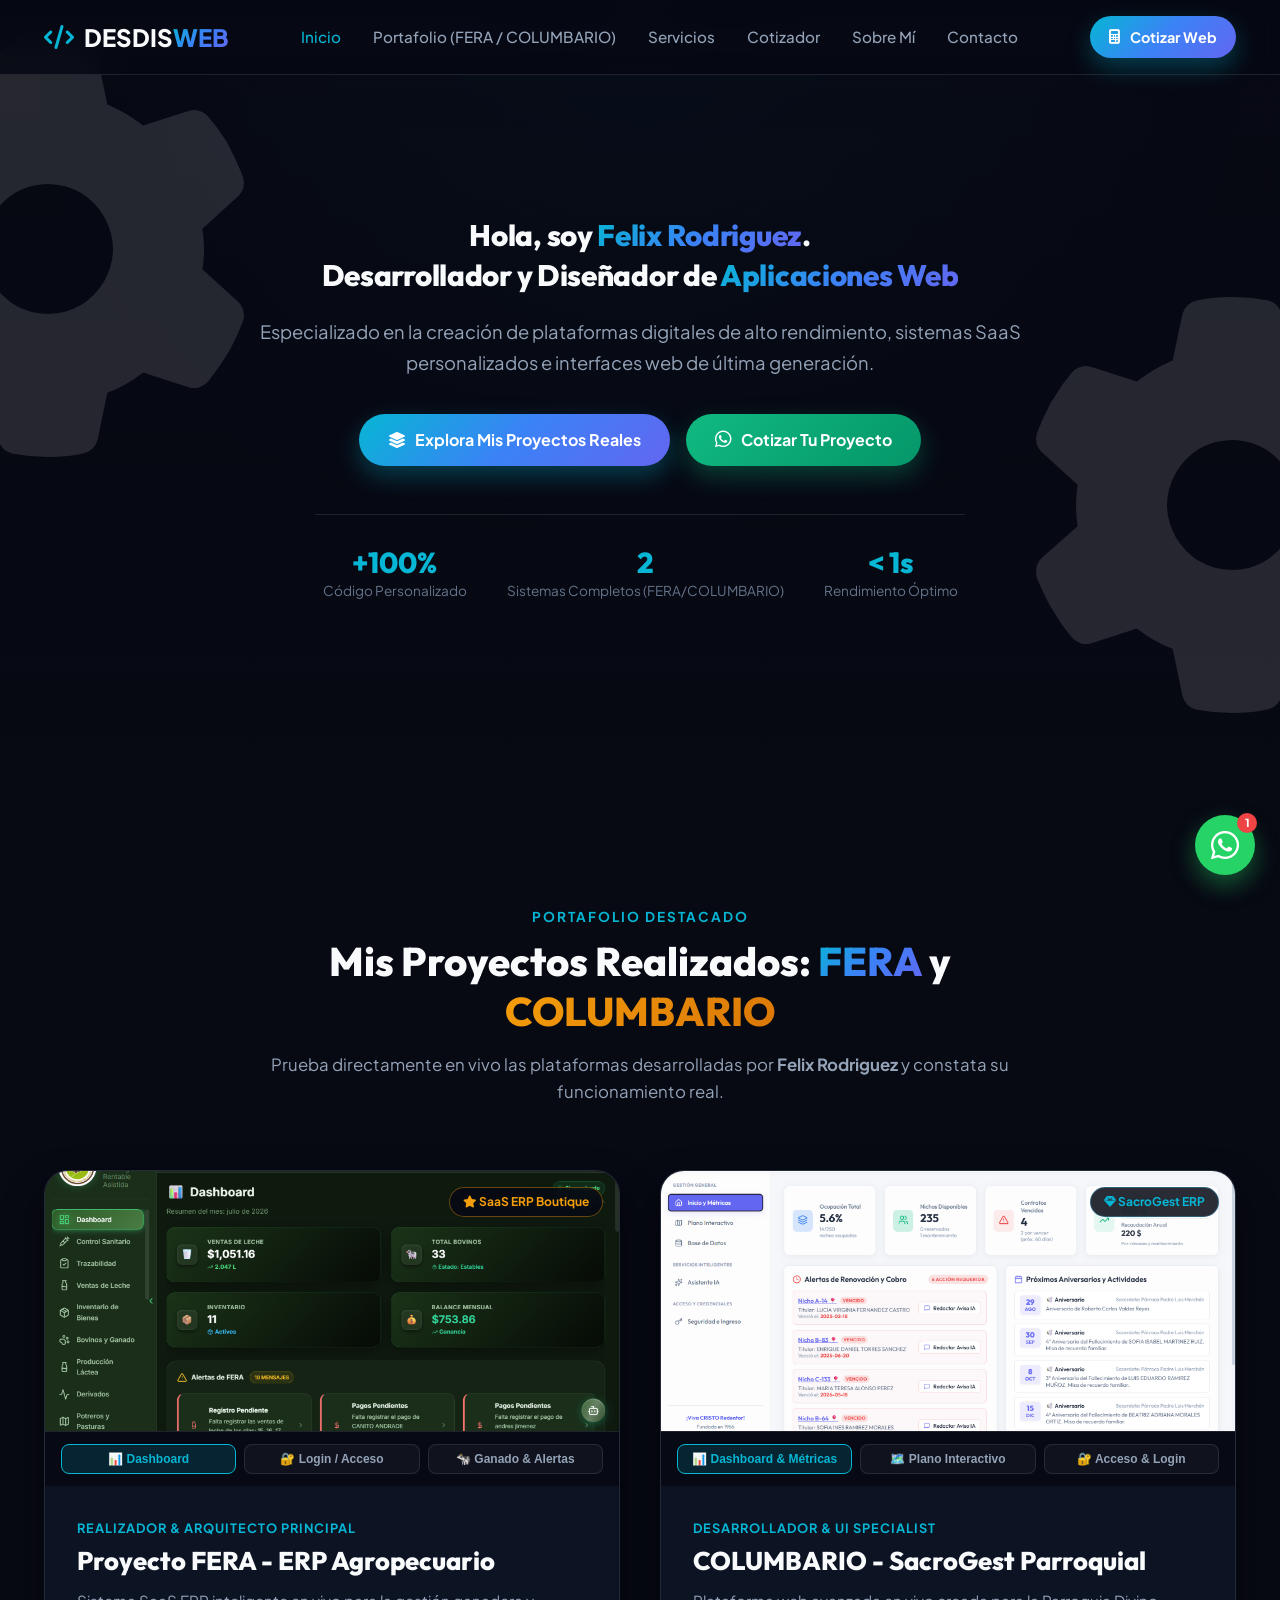
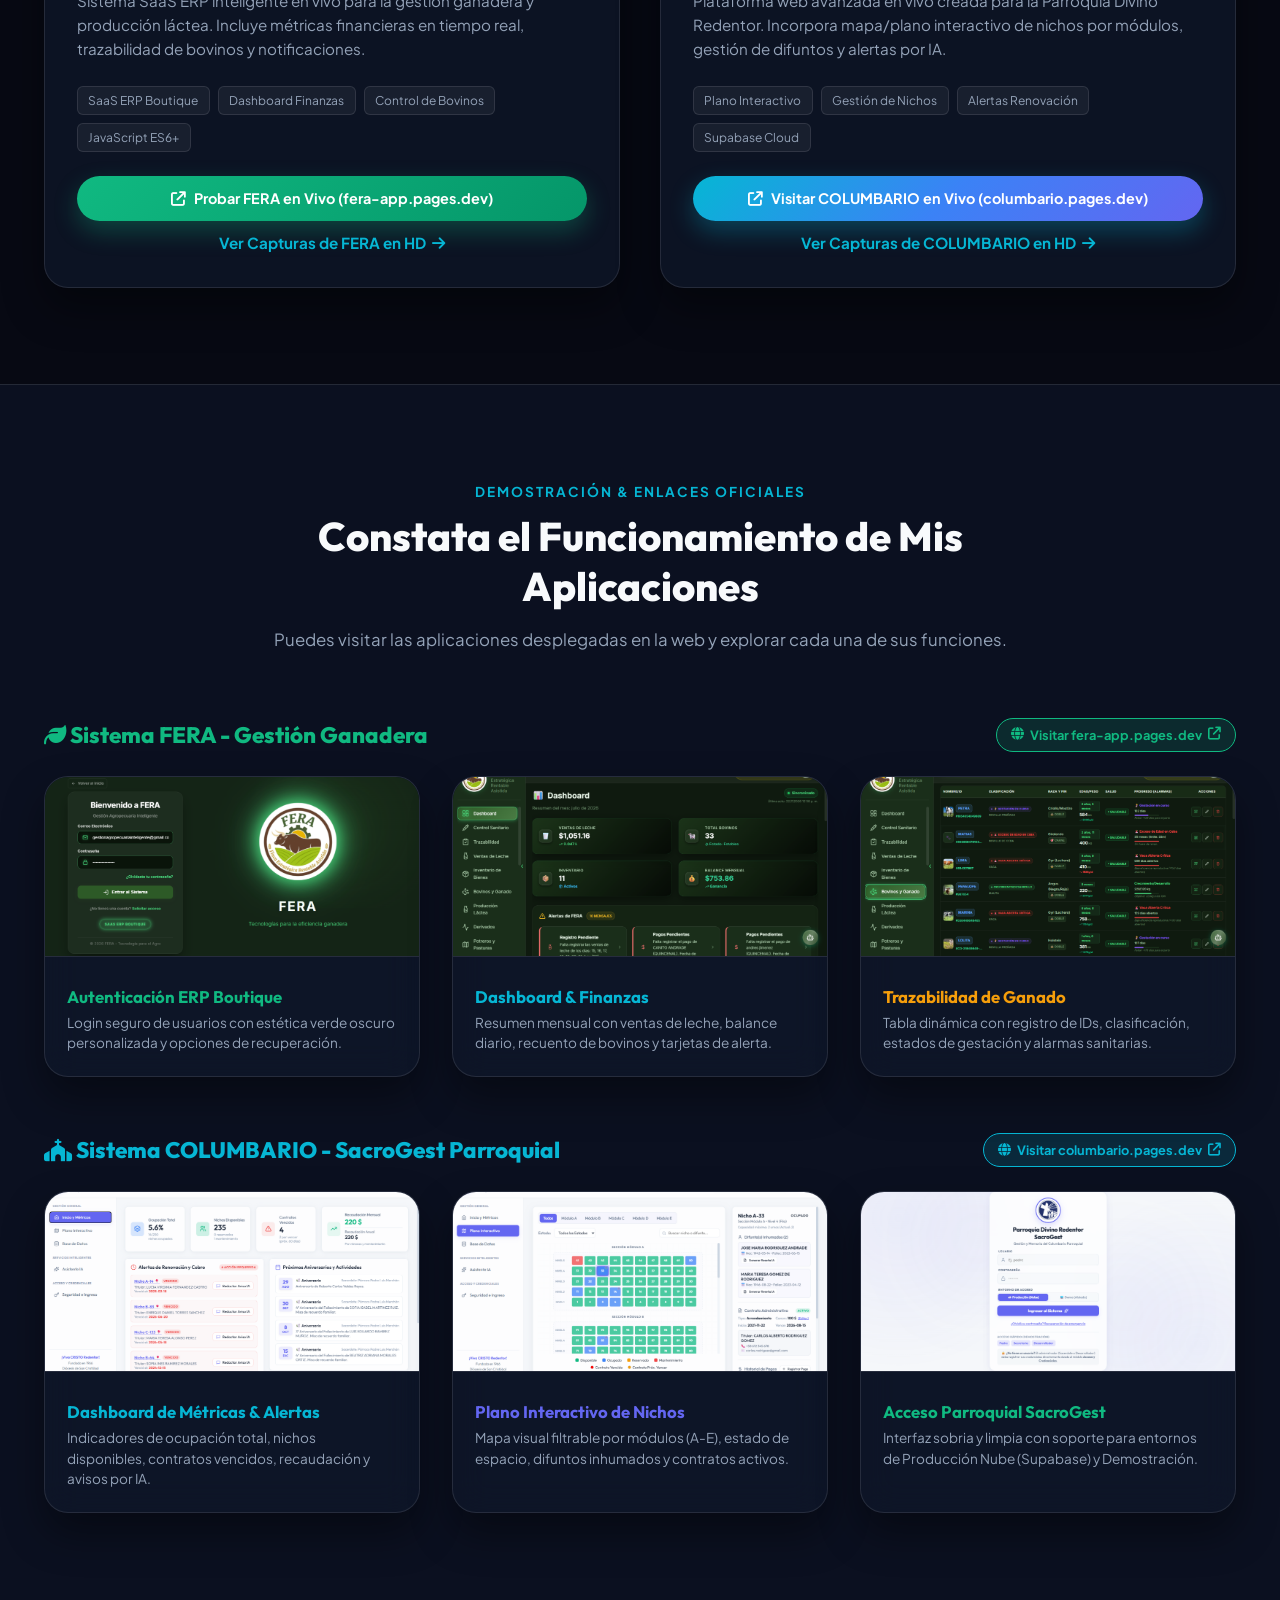
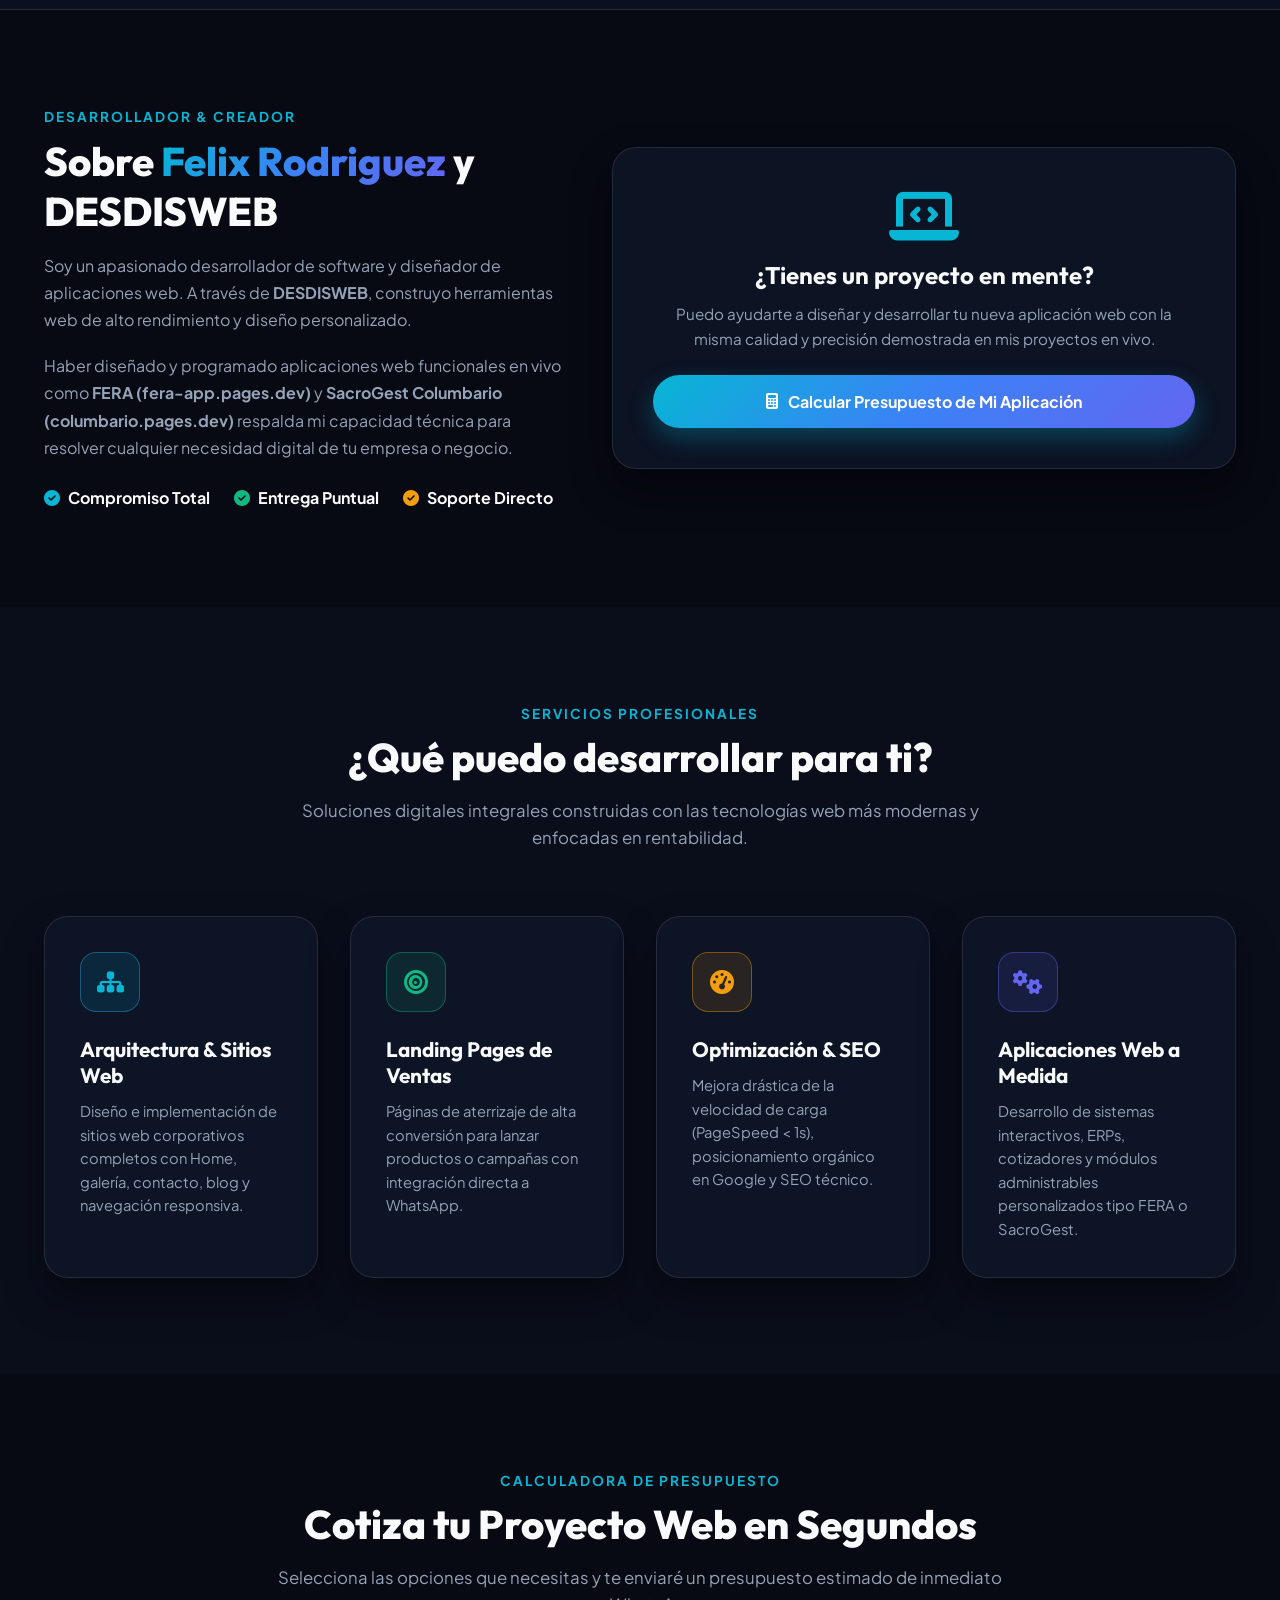
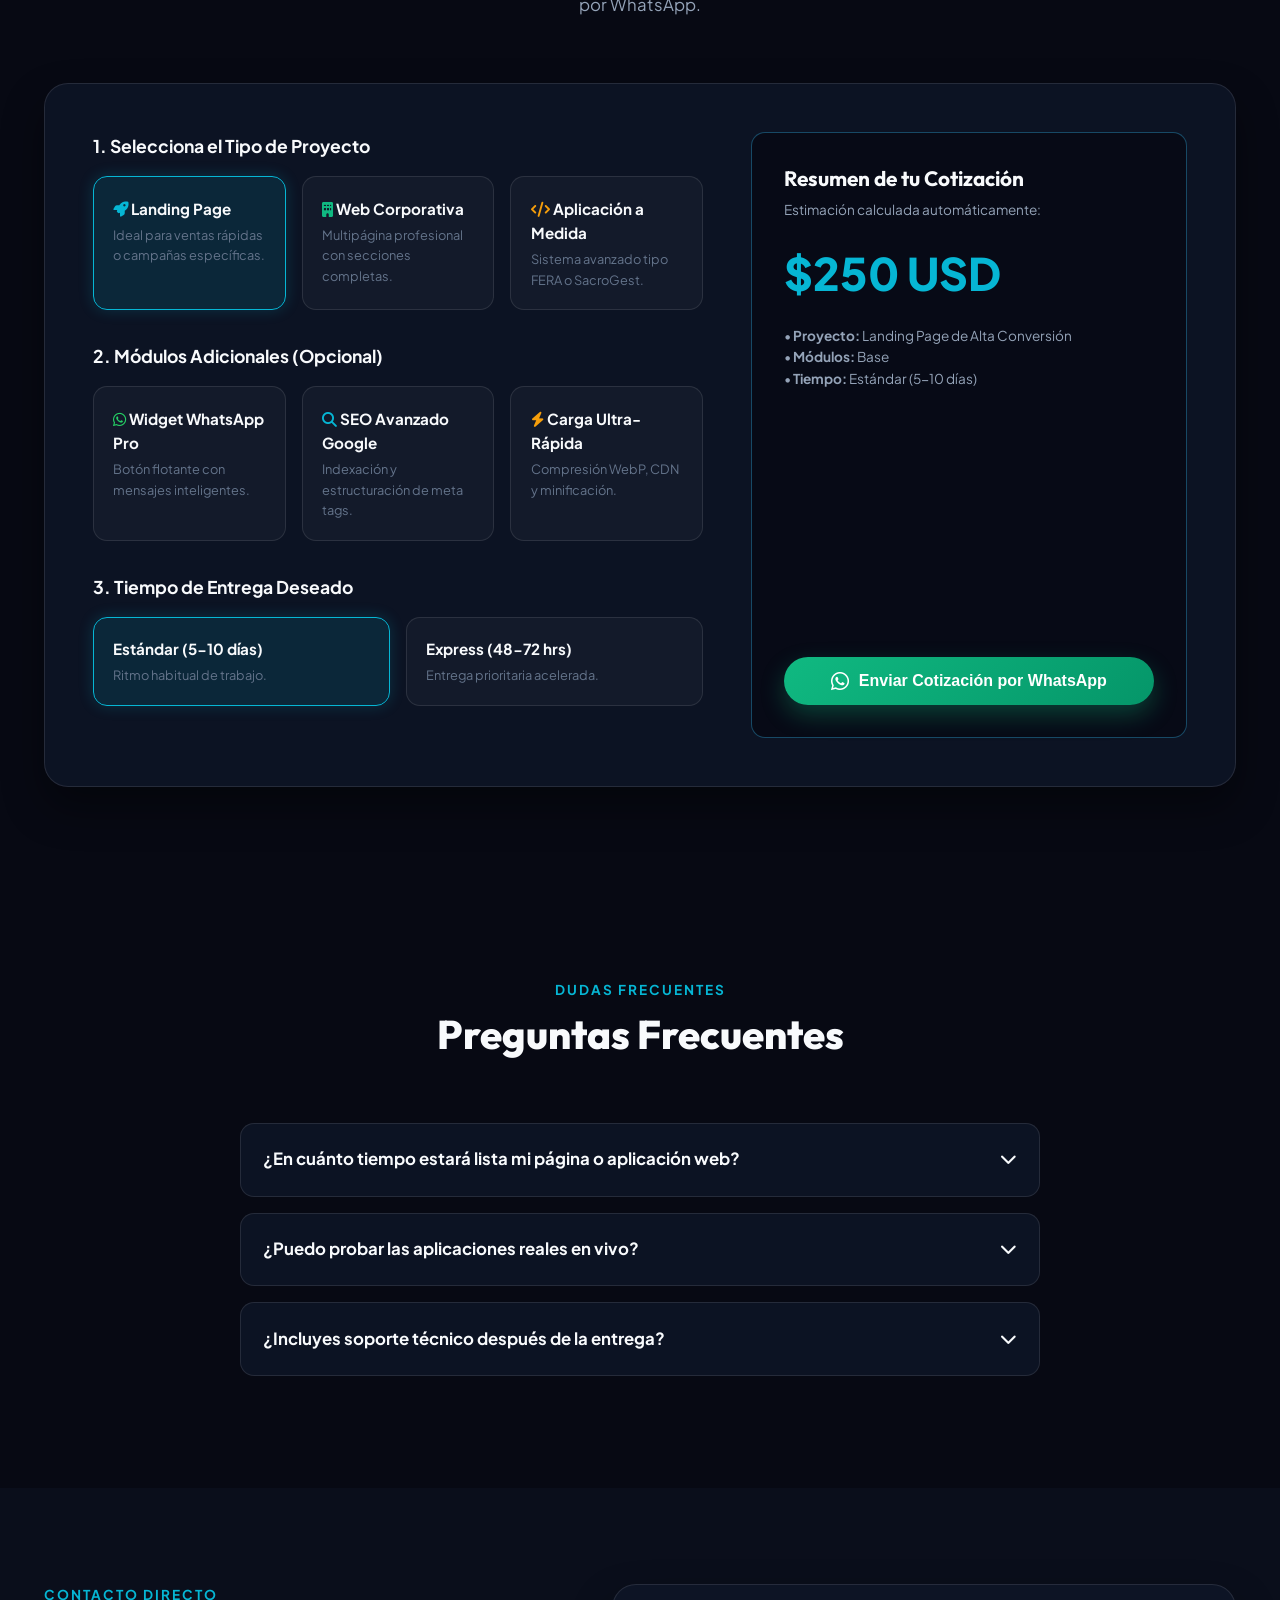
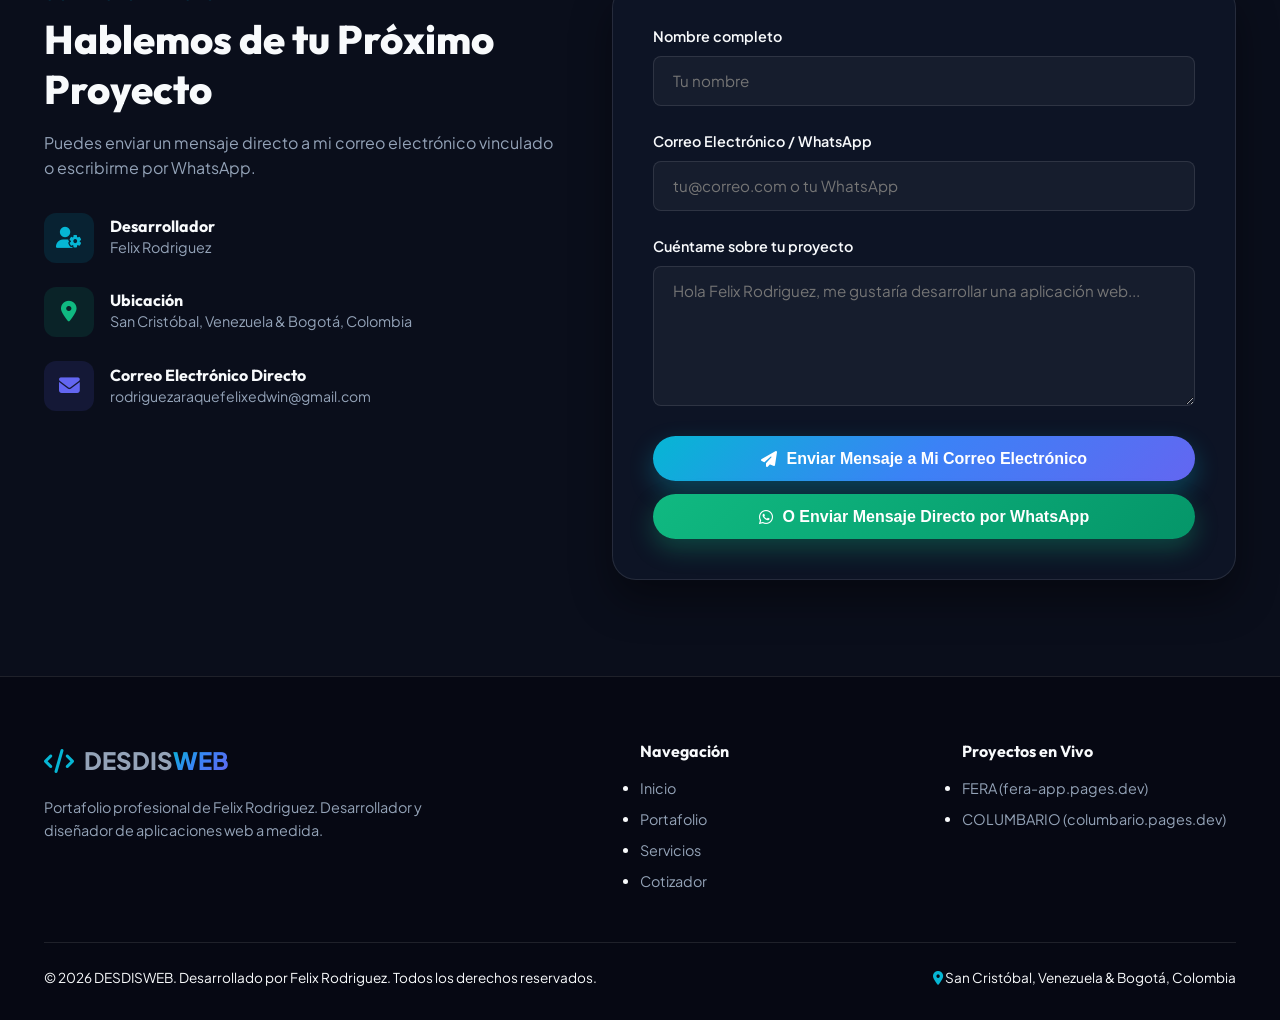
==== index.html @ 10c48494 "Configurar FormSubmit con dirección de correo directa: rodriguezaraquefelixedwin@gmail.com" ====
<!DOCTYPE html>
<html lang="es">
<head>
  <meta charset="UTF-8">
  <meta name="viewport" content="width=device-width, initial-scale=1.0">
  <title>Felix Rodriguez | Desarrollador y Diseñador de Aplicaciones Web | DESDISWEB</title>
  <meta name="description" content="Portafolio profesional de Felix Rodriguez. Desarrollador y diseñador de aplicaciones web, plataformas SaaS ERP y sistemas a medida como FERA (fera-app.pages.dev) y SacroGest Columbario (columbario.pages.dev).">
  <meta name="keywords" content="Felix Rodriguez, DESDISWEB, FERA, SacroGest, Columbario, Desarrollador Web, San Cristobal, Venezuela, Bogota, Colombia, Frontend, Backend, UI/UX">

  <!-- Open Graph / Meta Social -->
  <meta property="og:title" content="Felix Rodriguez | Desarrollador y Diseñador de Aplicaciones Web">
  <meta property="og:description" content="Descubre el portafolio de Felix Rodriguez. Desarrollador de aplicaciones web y plataformas complejas como FERA y SacroGest Columbario. Cotiza tu proyecto.">
  <meta property="og:type" content="website">

  <!-- Preconnect Fonts -->
  <link rel="preconnect" href="https://fonts.googleapis.com">
  <link rel="preconnect" href="https://fonts.gstatic.com" crossorigin>

  <!-- CSS Dependencies -->
  <link rel="stylesheet" href="css/normalize.css">
  <link rel="stylesheet" href="https://cdnjs.cloudflare.com/ajax/libs/font-awesome/6.6.0/css/all.min.css">
  <link rel="stylesheet" href="css/styles.css">

  <style>
    /* Estilos para galerías interactivas de FERA y COLUMBARIO */
    .gallery-selector {
      display: flex;
      gap: 0.5rem;
      padding: 0.75rem 1rem;
      background: rgba(7, 9, 19, 0.9);
      border-top: 1px solid var(--border-color);
      overflow-x: auto;
    }
    .thumb-btn {
      flex: 1;
      min-width: 100px;
      padding: 0.45rem 0.6rem;
      border-radius: var(--radius-sm);
      border: 1px solid var(--border-color);
      background: rgba(255, 255, 255, 0.04);
      color: var(--text-muted);
      font-size: 0.75rem;
      font-weight: 600;
      cursor: pointer;
      text-align: center;
      transition: all var(--transition-fast);
      white-space: nowrap;
    }
    .thumb-btn:hover, .thumb-btn.active-thumb {
      background: rgba(6, 182, 212, 0.15);
      border-color: var(--accent-cyan);
      color: var(--accent-cyan);
    }
    .modal-gallery-bar {
      display: flex;
      gap: 0.75rem;
      margin-bottom: 1.5rem;
      overflow-x: auto;
    }
    .modal-thumb-btn {
      display: flex;
      align-items: center;
      gap: 0.5rem;
      padding: 0.4rem 0.8rem;
      border-radius: var(--radius-sm);
      border: 1px solid var(--border-color);
      background: rgba(255,255,255,0.05);
      cursor: pointer;
      font-size: 0.8rem;
      color: var(--text-muted);
      transition: all var(--transition-fast);
    }
    .modal-thumb-btn img {
      width: 32px;
      height: 24px;
      object-fit: cover;
      border-radius: 4px;
    }
    .modal-thumb-btn:hover, .modal-thumb-btn.active {
      border-color: var(--accent-cyan);
      background: rgba(6, 182, 212, 0.15);
      color: var(--text-main);
    }
    .live-link-badge {
      display: inline-flex;
      align-items: center;
      gap: 0.4rem;
      padding: 0.35rem 0.85rem;
      border-radius: 50px;
      font-size: 0.8rem;
      font-weight: 700;
      text-decoration: none;
      transition: all var(--transition-fast);
    }
    .live-link-badge:hover {
      transform: translateY(-2px);
    }
  </style>
</head>
<body>

  <!-- ==================== HEADER / NAVBAR ==================== -->
  <header class="navbar-header">
    <div class="container navbar-container">
      <a href="index.html" class="brand-logo">
        <i class="fa-solid fa-code"></i>
        <span>DESDIS<span class="gradient-text">WEB</span></span>
      </a>

      <nav class="nav-links" id="nav-links">
        <a href="#inicio" class="nav-link active">Inicio</a>
        <a href="#proyectos" class="nav-link">Portafolio (FERA / COLUMBARIO)</a>
        <a href="#servicios" class="nav-link">Servicios</a>
        <a href="#cotizador" class="nav-link">Cotizador</a>
        <a href="#quien-soy" class="nav-link">Sobre Mí</a>
        <a href="#contacto" class="nav-link">Contacto</a>
      </nav>

      <div style="display: flex; align-items: center; gap: 1rem;">
        <a href="#cotizador" class="btn btn-primary" style="padding: 0.6rem 1.2rem; font-size: 0.9rem;">
          <i class="fa-solid fa-calculator"></i> Cotizar Web
        </a>
        <button class="mobile-toggle" id="mobile-toggle" aria-label="Abrir menú">
          <i class="fa-solid fa-bars"></i>
        </button>
      </div>
    </div>
  </header>

  <!-- ==================== HERO SECTION WITH PORTADA BG, ANIMATED COGS & WAVES ==================== -->
  <section class="hero-section" id="inicio">
    <div class="hero-overlay"></div>

    <i class="fas fa-cog nut1"></i>
    <i class="fas fa-cog nut2"></i>

    <div class="container hero-container">
      <div class="hero-content-wide">
        <h1 class="hero-title">
          Hola, soy <span class="gradient-text">Felix Rodriguez</span>.<br>
          Desarrollador y Diseñador de <span class="gradient-text">Aplicaciones Web</span>
        </h1>

        <p class="hero-description" style="max-width: 780px; margin: 0 auto 2.2rem auto;">
          Especializado en la creación de plataformas digitales de alto rendimiento, sistemas SaaS personalizados e interfaces web de última generación.
        </p>

        <div class="hero-ctas" style="justify-content: center; margin-bottom: 3rem;">
          <a href="#proyectos" class="btn btn-primary">
            <i class="fa-solid fa-layer-group"></i> Explora Mis Proyectos Reales
          </a>
          <a href="#cotizador" class="btn btn-whatsapp">
            <i class="fa-brands fa-whatsapp" style="font-size:1.2rem;"></i> Cotizar Tu Proyecto
          </a>
        </div>

        <div class="hero-stats" style="justify-content: center; max-width: 650px; margin: 0 auto;">
          <div class="stat-item">
            <h4>+100%</h4>
            <p>Código Personalizado</p>
          </div>
          <div class="stat-item">
            <h4>2</h4>
            <p>Sistemas Completos (FERA/COLUMBARIO)</p>
          </div>
          <div class="stat-item">
            <h4>&lt; 1s</h4>
            <p>Rendimiento Óptimo</p>
          </div>
        </div>
      </div>
    </div>

    <div class="wave-container">
      <div class="wave wave1"></div>
      <div class="wave wave2"></div>
      <div class="wave wave3"></div>
    </div>
  </section>

  <!-- ==================== PORTFOLIO SECTION (FERA & COLUMBARIO WITH LIVE LINKS & SCREENSHOTS) ==================== -->
  <section class="section-padding" id="proyectos">
    <div class="container">
      <div class="section-title-wrapper">
        <span class="section-tag">Portafolio Destacado</span>
        <h2 class="section-title">Mis Proyectos Realizados: <span class="gradient-text">FERA</span> y <span class="gradient-gold">COLUMBARIO</span></h2>
        <p class="section-subtitle">
          Prueba directamente en vivo las plataformas desarrolladas por <strong>Felix Rodriguez</strong> y constata su funcionamiento real.
        </p>
      </div>

      <div class="projects-grid">

        <!-- Proyecto FERA Card con Enlace Directo en Vivo -->
        <article class="glass-card project-card">
          <div class="project-thumb-container" style="height: 260px;">
            <img src="img/fera-dashboard.png" id="fera-main-img" alt="Pantalla real de Dashboard FERA desarrollado por Felix Rodriguez" class="project-thumb" style="transition: opacity 0.2s ease;">
            <span class="project-badge"><i class="fa-solid fa-star"></i> SaaS ERP Boutique</span>
          </div>

          <!-- Selector de Pantallas Reales FERA -->
          <div class="gallery-selector">
            <button class="thumb-btn active-thumb" data-fera-img="img/fera-dashboard.png">
              📊 Dashboard
            </button>
            <button class="thumb-btn" data-fera-img="img/fera-login.png">
              🔐 Login / Acceso
            </button>
            <button class="thumb-btn" data-fera-img="img/fera-bovinos.png">
              🐄 Ganado & Alertas
            </button>
          </div>

          <div class="project-content">
            <span class="project-role">Realizador & Arquitecto Principal</span>
            <h3 class="project-title">Proyecto FERA - ERP Agropecuario</h3>
            <p class="project-description">
              Sistema SaaS ERP inteligente en vivo para la gestión ganadera y producción láctea. Incluye métricas financieras en tiempo real, trazabilidad de bovinos y notificaciones.
            </p>
            <div class="project-tags">
              <span class="tech-tag">SaaS ERP Boutique</span>
              <span class="tech-tag">Dashboard Finanzas</span>
              <span class="tech-tag">Control de Bovinos</span>
              <span class="tech-tag">JavaScript ES6+</span>
            </div>

            <!-- Botones de Acción: Visitar Web en Vivo + Detalle -->
            <div style="display:flex; flex-direction:column; gap:0.6rem; margin-top: auto;">
              <a href="https://fera-app.pages.dev" target="_blank" rel="noopener noreferrer" class="btn btn-whatsapp" style="padding: 0.7rem 1.2rem; font-size: 0.9rem; width: 100%;">
                <i class="fa-solid fa-arrow-up-right-from-square"></i> Probar FERA en Vivo (fera-app.pages.dev)
              </a>
              <a href="#" class="project-link" data-project-trigger="fera" style="justify-content: center;">
                Ver Capturas de FERA en HD <i class="fa-solid fa-arrow-right"></i>
              </a>
            </div>
          </div>
        </article>

        <!-- Proyecto COLUMBARIO (SacroGest) Card con Enlace Directo en Vivo -->
        <article class="glass-card project-card">
          <div class="project-thumb-container" style="height: 260px;">
            <img src="img/columbario-dashboard.png" id="columbario-main-img" alt="Pantalla real de SacroGest Columbario desarrollado por Felix Rodriguez" class="project-thumb" style="transition: opacity 0.2s ease;">
            <span class="project-badge" style="color:var(--accent-cyan); border-color:var(--border-glow);"><i class="fa-solid fa-gem"></i> SacroGest ERP</span>
          </div>

          <!-- Selector de Pantallas Reales COLUMBARIO -->
          <div class="gallery-selector">
            <button class="thumb-btn active-thumb" data-columbario-img="img/columbario-dashboard.png">
              📊 Dashboard & Métricas
            </button>
            <button class="thumb-btn" data-columbario-img="img/columbario-plano.png">
              🗺️ Plano Interactivo
            </button>
            <button class="thumb-btn" data-columbario-img="img/columbario-login.png">
              🔐 Acceso & Login
            </button>
          </div>

          <div class="project-content">
            <span class="project-role">Desarrollador & UI Specialist</span>
            <h3 class="project-title">COLUMBARIO - SacroGest Parroquial</h3>
            <p class="project-description">
              Plataforma web avanzada en vivo creada para la Parroquia Divino Redentor. Incorpora mapa/plano interactivo de nichos por módulos, gestión de difuntos y alertas por IA.
            </p>
            <div class="project-tags">
              <span class="tech-tag">Plano Interactivo</span>
              <span class="tech-tag">Gestión de Nichos</span>
              <span class="tech-tag">Alertas Renovación</span>
              <span class="tech-tag">Supabase Cloud</span>
            </div>

            <!-- Botones de Acción: Visitar Web en Vivo + Detalle -->
            <div style="display:flex; flex-direction:column; gap:0.6rem; margin-top: auto;">
              <a href="https://columbario.pages.dev" target="_blank" rel="noopener noreferrer" class="btn btn-primary" style="padding: 0.7rem 1.2rem; font-size: 0.9rem; width: 100%;">
                <i class="fa-solid fa-arrow-up-right-from-square"></i> Visitar COLUMBARIO en Vivo (columbario.pages.dev)
              </a>
              <a href="#" class="project-link" data-project-trigger="columbario" style="justify-content: center;">
                Ver Capturas de COLUMBARIO en HD <i class="fa-solid fa-arrow-right"></i>
              </a>
            </div>
          </div>
        </article>

      </div>
    </div>
  </section>

  <!-- ==================== SHOWCASE TÉCNICO CON LINKS DIRECTOS ==================== -->
  <section class="section-padding" style="background: rgba(15, 23, 42, 0.6); border-top:1px solid var(--border-color); border-bottom:1px solid var(--border-color);">
    <div class="container">
      <div class="section-title-wrapper">
        <span class="section-tag">Demostración & Enlaces Oficiales</span>
        <h2 class="section-title">Constata el Funcionamiento de Mis Aplicaciones</h2>
        <p class="section-subtitle">
          Puedes visitar las aplicaciones desplegadas en la web y explorar cada una de sus funciones.
        </p>
      </div>

      <!-- Módulos FERA -->
      <div style="display:flex; justify-content:space-between; align-items:center; flex-wrap:wrap; gap:1rem; margin-bottom:1.5rem;">
        <h3 style="font-size:1.4rem; font-weight:800; color:var(--accent-emerald);">
          <i class="fa-solid fa-leaf"></i> Sistema FERA - Gestión Ganadera
        </h3>
        <a href="https://fera-app.pages.dev" target="_blank" rel="noopener noreferrer" class="live-link-badge" style="background:rgba(16,185,129,0.15); border:1px solid var(--accent-emerald); color:var(--accent-emerald);">
          <i class="fa-solid fa-globe"></i> Visitar fera-app.pages.dev <i class="fa-solid fa-arrow-up-right-from-square"></i>
        </a>
      </div>

      <div class="services-grid" style="margin-bottom:3.5rem;">
        <div class="glass-card" style="overflow:hidden;">
          <img src="img/fera-login.png" alt="Pantalla Login FERA" style="width:100%; height:180px; object-fit:cover; border-bottom:1px solid var(--border-color);">
          <div style="padding:1.4rem;">
            <h4 style="font-size:1.05rem; font-weight:700; margin-bottom:0.4rem; color:var(--accent-emerald);">
              Autenticación ERP Boutique
            </h4>
            <p style="font-size:0.85rem; color:var(--text-muted); line-height:1.5;">
              Login seguro de usuarios con estética verde oscuro personalizada y opciones de recuperación.
            </p>
          </div>
        </div>

        <div class="glass-card" style="overflow:hidden;">
          <img src="img/fera-dashboard.png" alt="Pantalla Dashboard FERA" style="width:100%; height:180px; object-fit:cover; border-bottom:1px solid var(--border-color);">
          <div style="padding:1.4rem;">
            <h4 style="font-size:1.05rem; font-weight:700; margin-bottom:0.4rem; color:var(--accent-cyan);">
              Dashboard & Finanzas
            </h4>
            <p style="font-size:0.85rem; color:var(--text-muted); line-height:1.5;">
              Resumen mensual con ventas de leche, balance diario, recuento de bovinos y tarjetas de alerta.
            </p>
          </div>
        </div>

        <div class="glass-card" style="overflow:hidden;">
          <img src="img/fera-bovinos.png" alt="Pantalla Bovinos FERA" style="width:100%; height:180px; object-fit:cover; border-bottom:1px solid var(--border-color);">
          <div style="padding:1.4rem;">
            <h4 style="font-size:1.05rem; font-weight:700; margin-bottom:0.4rem; color:var(--accent-amber);">
              Trazabilidad de Ganado
            </h4>
            <p style="font-size:0.85rem; color:var(--text-muted); line-height:1.5;">
              Tabla dinámica con registro de IDs, clasificación, estados de gestación y alarmas sanitarias.
            </p>
          </div>
        </div>
      </div>

      <!-- Módulos COLUMBARIO (SacroGest) -->
      <div style="display:flex; justify-content:space-between; align-items:center; flex-wrap:wrap; gap:1rem; margin-bottom:1.5rem;">
        <h3 style="font-size:1.4rem; font-weight:800; color:var(--accent-cyan);">
          <i class="fa-solid fa-church"></i> Sistema COLUMBARIO - SacroGest Parroquial
        </h3>
        <a href="https://columbario.pages.dev" target="_blank" rel="noopener noreferrer" class="live-link-badge" style="background:rgba(6,182,212,0.15); border:1px solid var(--accent-cyan); color:var(--accent-cyan);">
          <i class="fa-solid fa-globe"></i> Visitar columbario.pages.dev <i class="fa-solid fa-arrow-up-right-from-square"></i>
        </a>
      </div>

      <div class="services-grid">
        <div class="glass-card" style="overflow:hidden;">
          <img src="img/columbario-dashboard.png" alt="Dashboard SacroGest Columbario" style="width:100%; height:180px; object-fit:cover; border-bottom:1px solid var(--border-color);">
          <div style="padding:1.4rem;">
            <h4 style="font-size:1.05rem; font-weight:700; margin-bottom:0.4rem; color:var(--accent-cyan);">
              Dashboard de Métricas & Alertas
            </h4>
            <p style="font-size:0.85rem; color:var(--text-muted); line-height:1.5;">
              Indicadores de ocupación total, nichos disponibles, contratos vencidos, recaudación y avisos por IA.
            </p>
          </div>
        </div>

        <div class="glass-card" style="overflow:hidden;">
          <img src="img/columbario-plano.png" alt="Plano Interactivo Columbario" style="width:100%; height:180px; object-fit:cover; border-bottom:1px solid var(--border-color);">
          <div style="padding:1.4rem;">
            <h4 style="font-size:1.05rem; font-weight:700; margin-bottom:0.4rem; color:var(--accent-indigo);">
              Plano Interactivo de Nichos
            </h4>
            <p style="font-size:0.85rem; color:var(--text-muted); line-height:1.5;">
              Mapa visual filtrable por módulos (A-E), estado de espacio, difuntos inhumados y contratos activos.
            </p>
          </div>
        </div>

        <div class="glass-card" style="overflow:hidden;">
          <img src="img/columbario-login.png" alt="Acceso SacroGest Columbario" style="width:100%; height:180px; object-fit:cover; border-bottom:1px solid var(--border-color);">
          <div style="padding:1.4rem;">
            <h4 style="font-size:1.05rem; font-weight:700; margin-bottom:0.4rem; color:var(--accent-emerald);">
              Acceso Parroquial SacroGest
            </h4>
            <p style="font-size:0.85rem; color:var(--text-muted); line-height:1.5;">
              Interfaz sobria y limpia con soporte para entornos de Producción Nube (Supabase) y Demostración.
            </p>
          </div>
        </div>
      </div>

    </div>
  </section>

  <!-- ==================== SOBRE MÍ / QUIÉN SOY ==================== -->
  <section class="section-padding" id="quien-soy">
    <div class="container">
      <div class="contact-grid" style="align-items: center;">
        <div>
          <span class="section-tag">Desarrollador & Creador</span>
          <h2 class="section-title">Sobre <span class="gradient-text">Felix Rodriguez</span> y DESDISWEB</h2>
          <p style="color:var(--text-muted); line-height:1.7; margin-bottom:1.2rem;">
            Soy un apasionado desarrollador de software y diseñador de aplicaciones web. A través de <strong>DESDISWEB</strong>, construyo herramientas web de alto rendimiento y diseño personalizado.
          </p>
          <p style="color:var(--text-muted); line-height:1.7; margin-bottom:1.5rem;">
            Haber diseñado y programado aplicaciones web funcionales en vivo como <strong>FERA (fera-app.pages.dev)</strong> y <strong>SacroGest Columbario (columbario.pages.dev)</strong> respalda mi capacidad técnica para resolver cualquier necesidad digital de tu empresa o negocio.
          </p>
          <div style="display:flex; gap:1.5rem; flex-wrap:wrap;">
            <div style="display:flex; align-items:center; gap:0.5rem; color:var(--text-main); font-weight:700;">
              <i class="fa-solid fa-check-circle" style="color:var(--accent-cyan);"></i> Compromiso Total
            </div>
            <div style="display:flex; align-items:center; gap:0.5rem; color:var(--text-main); font-weight:700;">
              <i class="fa-solid fa-check-circle" style="color:var(--accent-emerald);"></i> Entrega Puntual
            </div>
            <div style="display:flex; align-items:center; gap:0.5rem; color:var(--text-main); font-weight:700;">
              <i class="fa-solid fa-check-circle" style="color:var(--accent-amber);"></i> Soporte Directo
            </div>
          </div>
        </div>

        <div class="glass-card" style="padding:2.5rem; text-align:center;">
          <i class="fa-solid fa-laptop-code" style="font-size:3.5rem; color:var(--accent-cyan); margin-bottom:1rem;"></i>
          <h3 style="font-size:1.5rem; margin-bottom:0.75rem;">¿Tienes un proyecto en mente?</h3>
          <p style="color:var(--text-muted); font-size:0.95rem; margin-bottom:1.5rem;">
            Puedo ayudarte a diseñar y desarrollar tu nueva aplicación web con la misma calidad y precisión demostrada en mis proyectos en vivo.
          </p>
          <a href="#cotizador" class="btn btn-primary" style="width:100%;">
            <i class="fa-solid fa-calculator"></i> Calcular Presupuesto de Mi Aplicación
          </a>
        </div>
      </div>
    </div>
  </section>

  <!-- ==================== SERVICIOS ==================== -->
  <section class="section-padding" id="servicios" style="background: rgba(15, 23, 42, 0.4);">
    <div class="container">
      <div class="section-title-wrapper">
        <span class="section-tag">Servicios Profesionales</span>
        <h2 class="section-title">¿Qué puedo desarrollar para ti?</h2>
        <p class="section-subtitle">
          Soluciones digitales integrales construidas con las tecnologías web más modernas y enfocadas en rentabilidad.
        </p>
      </div>

      <div class="services-grid">
        <div class="glass-card service-card">
          <div class="service-icon-wrapper">
            <i class="fa-solid fa-sitemap"></i>
          </div>
          <h3 class="service-title">Arquitectura & Sitios Web</h3>
          <p class="service-desc">
            Diseño e implementación de sitios web corporativos completos con Home, galería, contacto, blog y navegación responsiva.
          </p>
        </div>

        <div class="glass-card service-card">
          <div class="service-icon-wrapper" style="color:var(--accent-emerald); border-color:rgba(16,185,129,0.4); background:rgba(16,185,129,0.12);">
            <i class="fa-solid fa-bullseye"></i>
          </div>
          <h3 class="service-title">Landing Pages de Ventas</h3>
          <p class="service-desc">
            Páginas de aterrizaje de alta conversión para lanzar productos o campañas con integración directa a WhatsApp.
          </p>
        </div>

        <div class="glass-card service-card">
          <div class="service-icon-wrapper" style="color:var(--accent-amber); border-color:rgba(245,158,11,0.4); background:rgba(245,158,11,0.12);">
            <i class="fa-solid fa-gauge-high"></i>
          </div>
          <h3 class="service-title">Optimización & SEO</h3>
          <p class="service-desc">
            Mejora drástica de la velocidad de carga (PageSpeed < 1s), posicionamiento orgánico en Google y SEO técnico.
          </p>
        </div>

        <div class="glass-card service-card">
          <div class="service-icon-wrapper" style="color:var(--accent-indigo); border-color:rgba(99,102,241,0.4); background:rgba(99,102,241,0.12);">
            <i class="fa-solid fa-gears"></i>
          </div>
          <h3 class="service-title">Aplicaciones Web a Medida</h3>
          <p class="service-desc">
            Desarrollo de sistemas interactivos, ERPs, cotizadores y módulos administrables personalizados tipo FERA o SacroGest.
          </p>
        </div>
      </div>
    </div>
  </section>

  <!-- ==================== COTIZADOR INTERACTIVO ==================== -->
  <section class="section-padding" id="cotizador">
    <div class="container">
      <div class="section-title-wrapper">
        <span class="section-tag">Calculadora de Presupuesto</span>
        <h2 class="section-title">Cotiza tu Proyecto Web en Segundos</h2>
        <p class="section-subtitle">
          Selecciona las opciones que necesitas y te enviaré un presupuesto estimado de inmediato por WhatsApp.
        </p>
      </div>

      <div class="glass-card calculator-container">
        <div class="calc-grid">
          <div>
            <div class="calc-group-title">1. Selecciona el Tipo de Proyecto</div>
            <div class="calc-options-grid">
              <div class="calc-option-card selected" data-calc-type="landing" data-price="250">
                <div class="calc-option-name"><i class="fa-solid fa-rocket" style="color:var(--accent-cyan);"></i> Landing Page</div>
                <div class="calc-option-desc">Ideal para ventas rápidas o campañas específicas.</div>
              </div>
              <div class="calc-option-card" data-calc-type="corporate" data-price="450">
                <div class="calc-option-name"><i class="fa-solid fa-building" style="color:var(--accent-emerald);"></i> Web Corporativa</div>
                <div class="calc-option-desc">Multipágina profesional con secciones completas.</div>
              </div>
              <div class="calc-option-card" data-calc-type="custom" data-price="700">
                <div class="calc-option-name"><i class="fa-solid fa-code" style="color:var(--accent-amber);"></i> Aplicación a Medida</div>
                <div class="calc-option-desc">Sistema avanzado tipo FERA o SacroGest.</div>
              </div>
            </div>

            <div class="calc-group-title">2. Módulos Adicionales (Opcional)</div>
            <div class="calc-options-grid">
              <div class="calc-option-card" data-calc-addon="whatsapp" data-price="50">
                <div class="calc-option-name"><i class="fa-brands fa-whatsapp" style="color:#25d366;"></i> Widget WhatsApp Pro</div>
                <div class="calc-option-desc">Botón flotante con mensajes inteligentes.</div>
              </div>
              <div class="calc-option-card" data-calc-addon="seo" data-price="100">
                <div class="calc-option-name"><i class="fa-solid fa-magnifying-glass" style="color:var(--accent-cyan);"></i> SEO Avanzado Google</div>
                <div class="calc-option-desc">Indexación y estructuración de meta tags.</div>
              </div>
              <div class="calc-option-card" data-calc-addon="speed" data-price="80">
                <div class="calc-option-name"><i class="fa-solid fa-bolt" style="color:var(--accent-amber);"></i> Carga Ultra-Rápida</div>
                <div class="calc-option-desc">Compresión WebP, CDN y minificación.</div>
              </div>
            </div>

            <div class="calc-group-title">3. Tiempo de Entrega Deseado</div>
            <div class="calc-options-grid">
              <div class="calc-option-card selected" data-calc-time="normal" data-multiplier="1">
                <div class="calc-option-name">Estándar (5-10 días)</div>
                <div class="calc-option-desc">Ritmo habitual de trabajo.</div>
              </div>
              <div class="calc-option-card" data-calc-time="express" data-multiplier="1.25">
                <div class="calc-option-name">Express (48-72 hrs)</div>
                <div class="calc-option-desc">Entrega prioritaria acelerada.</div>
              </div>
            </div>
          </div>

          <div class="summary-card">
            <div>
              <h3 style="font-size:1.3rem; margin-bottom:0.5rem;">Resumen de tu Cotización</h3>
              <p style="color:var(--text-muted); font-size:0.85rem;">Estimación calculada automáticamente:</p>
              
              <div class="price-display" id="total-price">$250 USD</div>
              
              <div id="selected-summary" style="font-size:0.85rem; color:var(--text-muted); line-height:1.6; margin-bottom:1.5rem;">
                • Proyecto: Landing Page<br>
                • Tiempo: Estándar
              </div>
            </div>

            <button id="send-whatsapp-calc" class="btn btn-whatsapp" style="width: 100%;">
              <i class="fa-brands fa-whatsapp" style="font-size:1.3rem;"></i> Enviar Cotización por WhatsApp
            </button>
          </div>
        </div>
      </div>
    </div>
  </section>

  <!-- ==================== FAQ ACCORDION ==================== -->
  <section class="section-padding" id="faq">
    <div class="container">
      <div class="section-title-wrapper">
        <span class="section-tag">Dudas Frecuentes</span>
        <h2 class="section-title">Preguntas Frecuentes</h2>
      </div>

      <div class="faq-container">
        <div class="faq-item">
          <div class="faq-question">
            <span>¿En cuánto tiempo estará lista mi página o aplicación web?</span>
            <i class="fa-solid fa-chevron-down"></i>
          </div>
          <div class="faq-answer">
            Una Landing Page suele estar lista entre 3 a 5 días hábiles. Un sitio web corporativo o aplicación web personalizada (tipo FERA o SacroGest) requiere entre 7 a 15 días hábiles según los requerimientos.
          </div>
        </div>

        <div class="faq-item">
          <div class="faq-question">
            <span>¿Puedo probar las aplicaciones reales en vivo?</span>
            <i class="fa-solid fa-chevron-down"></i>
          </div>
          <div class="faq-answer">
            ¡Por supuesto! En la sección de portafolio encuentras los botones directos para visitar **FERA en vivo (fera-app.pages.dev)** y **SacroGest Columbario en vivo (columbario.pages.dev)**.
          </div>
        </div>

        <div class="faq-item">
          <div class="faq-question">
            <span>¿Incluyes soporte técnico después de la entrega?</span>
            <i class="fa-solid fa-chevron-down"></i>
          </div>
          <div class="faq-answer">
            Sí, todos mis desarrollos incluyen garantía y soporte técnico directo para asegurar el funcionamiento óptimo de tu plataforma.
          </div>
        </div>
      </div>
    </div>
  </section>

  <!-- ==================== CONTACT SECTION CON FORMSUBMIT & WHATSAPP ==================== -->
  <section class="section-padding" id="contacto" style="background: rgba(15, 23, 42, 0.4);">
    <div class="container">
      <div class="contact-grid">
        <div>
          <span class="section-tag">Contacto Directo</span>
          <h2 class="section-title">Hablemos de tu Próximo Proyecto</h2>
          <p style="color:var(--text-muted); margin-bottom:2rem;">
            Puedes enviar un mensaje directo a mi correo electrónico vinculado o escribirme por WhatsApp.
          </p>

          <div style="display:flex; flex-direction:column; gap:1.5rem;">
            <div style="display:flex; align-items:center; gap:1rem;">
              <div style="width:50px; height:50px; border-radius:12px; background:rgba(6,182,212,0.12); display:flex; align-items:center; justify-content:center; color:var(--accent-cyan); font-size:1.3rem;">
                <i class="fa-solid fa-user-gear"></i>
              </div>
              <div>
                <h4 style="font-size:1rem; font-weight:700;">Desarrollador</h4>
                <p style="color:var(--text-muted); font-size:0.9rem;">Felix Rodriguez</p>
              </div>
            </div>

            <div style="display:flex; align-items:center; gap:1rem;">
              <div style="width:50px; height:50px; border-radius:12px; background:rgba(16,185,129,0.12); display:flex; align-items:center; justify-content:center; color:var(--accent-emerald); font-size:1.3rem;">
                <i class="fa-solid fa-location-dot"></i>
              </div>
              <div>
                <h4 style="font-size:1rem; font-weight:700;">Ubicación</h4>
                <p style="color:var(--text-muted); font-size:0.9rem;">San Cristóbal, Venezuela & Bogotá, Colombia</p>
              </div>
            </div>

            <div style="display:flex; align-items:center; gap:1rem;">
              <div style="width:50px; height:50px; border-radius:12px; background:rgba(99,102,241,0.12); display:flex; align-items:center; justify-content:center; color:var(--accent-indigo); font-size:1.3rem;">
                <i class="fa-solid fa-envelope"></i>
              </div>
              <div>
                <h4 style="font-size:1rem; font-weight:700;">Correo Electrónico Directo</h4>
                <p style="color:var(--text-muted); font-size:0.88rem;">rodriguezaraquefelixedwin@gmail.com</p>
              </div>
            </div>
          </div>
        </div>

        <div class="glass-card" style="padding:2.5rem;">
          <!-- Banner de Confirmación Exitoso -->
          <div id="form-success-msg" style="display:none; padding:1rem; background:rgba(16,185,129,0.2); border:1px solid var(--accent-emerald); border-radius:var(--radius-sm); margin-bottom:1.5rem; color:var(--text-main); font-size:0.9rem;">
            <i class="fa-solid fa-circle-check" style="color:var(--accent-emerald); font-size:1.2rem; vertical-align:middle;"></i>
            ¡Gracias por tu mensaje! Ha sido enviado exitosamente a mi correo electrónico (rodriguezaraquefelixedwin@gmail.com). Te responderé muy pronto.
          </div>

          <!-- Formulario FormSubmit Integrado Directo a rodriguezaraquefelixedwin@gmail.com -->
          <form id="contact-form" action="https://formsubmit.co/rodriguezaraquefelixedwin@gmail.com" method="POST">
            <!-- Campos Ocultos FormSubmit -->
            <input type="hidden" name="_captcha" value="false">
            <input type="hidden" name="_subject" value="Nuevo Mensaje de Contacto - DESDISWEB (Felix Rodriguez)">
            <input type="hidden" name="_next" value="https://cratire.github.io/desdisweb/index.html?success=true#contacto">
            <input type="hidden" name="_template" value="table">

            <div class="form-group">
              <label for="form-name">Nombre completo</label>
              <input type="text" id="form-name" name="name" class="form-control" placeholder="Tu nombre" required>
            </div>

            <div class="form-group">
              <label for="form-email">Correo Electrónico / WhatsApp</label>
              <input type="text" id="form-email" name="email" class="form-control" placeholder="tu@correo.com o tu WhatsApp" required>
            </div>

            <div class="form-group">
              <label for="form-message">Cuéntame sobre tu proyecto</label>
              <textarea id="form-message" name="comments" class="form-control" placeholder="Hola Felix Rodriguez, me gustaría desarrollar una aplicación web..." required></textarea>
            </div>

            <div style="display:flex; flex-direction:column; gap:0.8rem;">
              <button type="submit" class="btn btn-primary" style="width: 100%;">
                <i class="fa-solid fa-paper-plane"></i> Enviar Mensaje a Mi Correo Electrónico
              </button>
              <button type="button" id="btn-send-whatsapp-direct" class="btn btn-whatsapp" style="width: 100%;">
                <i class="fa-brands fa-whatsapp"></i> O Enviar Mensaje Directo por WhatsApp
              </button>
            </div>
          </form>
        </div>
      </div>
    </div>
  </section>

  <!-- ==================== FOOTER ==================== -->
  <footer class="footer">
    <div class="container">
      <div class="footer-grid">
        <div>
          <a href="index.html" class="brand-logo" style="margin-bottom:1rem; display:inline-flex;">
            <i class="fa-solid fa-code"></i>
            <span>DESDIS<span class="gradient-text">WEB</span></span>
          </a>
          <p style="font-size:0.9rem; max-width:400px; color:var(--text-muted);">
            Portafolio profesional de Felix Rodriguez. Desarrollador y diseñador de aplicaciones web a medida.
          </p>
        </div>

        <div>
          <h4 style="color:var(--text-main); font-weight:700; margin-bottom:1rem;">Navegación</h4>
          <ul style="display:flex; flex-direction:column; gap:0.5rem; font-size:0.9rem;">
            <li><a href="#inicio">Inicio</a></li>
            <li><a href="#proyectos">Portafolio</a></li>
            <li><a href="#servicios">Servicios</a></li>
            <li><a href="#cotizador">Cotizador</a></li>
          </ul>
        </div>

        <div>
          <h4 style="color:var(--text-main); font-weight:700; margin-bottom:1rem;">Proyectos en Vivo</h4>
          <ul style="display:flex; flex-direction:column; gap:0.5rem; font-size:0.9rem;">
            <li><a href="https://fera-app.pages.dev" target="_blank" rel="noopener noreferrer">FERA (fera-app.pages.dev)</a></li>
            <li><a href="https://columbario.pages.dev" target="_blank" rel="noopener noreferrer">COLUMBARIO (columbario.pages.dev)</a></li>
          </ul>
        </div>
      </div>

      <div style="border-top:1px solid var(--border-color); padding-top:1.5rem; display:flex; justify-content:space-between; align-items:center; flex-wrap:wrap; gap:1rem; font-size:0.85rem;">
        <p>&copy; 2026 DESDISWEB. Desarrollado por Felix Rodriguez. Todos los derechos reservados.</p>
        <p><i class="fa-solid fa-location-dot" style="color:var(--accent-cyan);"></i> San Cristóbal, Venezuela & Bogotá, Colombia</p>
      </div>
    </div>
  </footer>

  <!-- FLOATING WHATSAPP BUTTON -->
  <a href="https://wa.me/573000000000?text=Hola%20Felix%20Rodriguez,%20vi%20tu%20portafolio%20de%20aplicaciones%20web%20y%20quiero%20cotizar%20un%20proyecto" class="whatsapp-float" target="_blank" aria-label="Chat por WhatsApp">
    <i class="fa-brands fa-whatsapp"></i>
    <span class="whatsapp-badge">1</span>
  </a>

  <!-- PROJECT DETAILS MODAL CON ENLACES EN VIVO -->
  <div id="project-modal" style="display:none; position:fixed; inset:0; z-index:10000; background:rgba(0,0,0,0.85); backdrop-filter:blur(10px); align-items:center; justify-content:center; padding:1.5rem;">
    <div class="glass-card" style="max-width:800px; width:100%; max-height:90vh; overflow-y:auto; padding:2rem; position:relative; background:var(--bg-dark); border-color:var(--accent-cyan);">
      <button id="modal-close" style="position:absolute; top:1rem; right:1rem; background:none; border:none; color:var(--text-main); font-size:1.5rem; cursor:pointer;">
        <i class="fa-solid fa-xmark"></i>
      </button>

      <img id="modal-img" src="" alt="Project Preview" style="border-radius:var(--radius-md); margin-bottom:1rem; width:100%; height:340px; object-fit:cover; border:1px solid var(--border-color);">
      
      <!-- Selector de Galería dentro del Modal -->
      <div id="modal-gallery" class="modal-gallery-bar"></div>

      <h3 id="modal-title" style="font-family:var(--font-heading); font-size:1.6rem; font-weight:800; margin-bottom:0.75rem;"></h3>
      
      <div id="modal-tags" style="display:flex; flex-wrap:wrap; gap:0.5rem; margin-bottom:1.25rem;"></div>
      
      <p id="modal-desc" style="color:var(--text-muted); font-size:0.95rem; line-height:1.6; margin-bottom:1.5rem;"></p>
      
      <div style="display:flex; gap:1rem; flex-wrap:wrap; justify-content:flex-end;">
        <a id="modal-live-btn" href="#" target="_blank" rel="noopener noreferrer" class="btn btn-whatsapp">
          <i class="fa-solid fa-arrow-up-right-from-square"></i> Visitar Aplicación en Vivo
        </a>
        <a href="#cotizador" class="btn btn-primary" onclick="document.getElementById('project-modal').style.display='none';">
          <i class="fa-solid fa-rocket"></i> Cotizar Aplicación Similar
        </a>
      </div>
    </div>
  </div>

  <!-- JavaScript -->
  <script src="js/main.js"></script>
</body>
</html>
---- css/styles.css ----
/* ==========================================================================
   DESDISWEB - Custom Design System & Core Styles
   Modern Dark Executive Theme with Original Animated Waves, Cogs & Code Background
   ========================================================================== */

@import url('https://fonts.googleapis.com/css2?family=Plus+Jakarta+Sans:wght@400;500;600;700;800&family=Outfit:wght@500;600;700;800&family=Nerko+One&display=swap');

:root {
  /* Color Palette */
  --bg-dark: #070913;
  --bg-card: rgba(15, 23, 42, 0.75);
  --bg-card-hover: rgba(30, 41, 59, 0.9);
  --border-color: rgba(255, 255, 255, 0.1);
  --border-glow: rgba(56, 189, 248, 0.35);

  /* Brand Accents */
  --accent-cyan: #06b6d4;
  --accent-blue: #3b82f6;
  --accent-indigo: #6366f1;
  --accent-emerald: #10b981;
  --accent-amber: #f59e0b;

  /* Gradients */
  --grad-primary: linear-gradient(135deg, #06b6d4 0%, #3b82f6 50%, #6366f1 100%);
  --grad-emerald: linear-gradient(135deg, #10b981 0%, #059669 100%);
  --grad-gold: linear-gradient(135deg, #f59e0b 0%, #d97706 100%);
  --grad-glow: radial-gradient(circle at 50% 0%, rgba(6, 182, 212, 0.18), transparent 70%);

  /* Text Colors */
  --text-main: #f8fafc;
  --text-muted: #94a3b8;
  --text-dim: #64748b;

  /* Fonts */
  --font-heading: 'Outfit', -apple-system, BlinkMacSystemFont, sans-serif;
  --font-body: 'Plus Jakarta Sans', -apple-system, BlinkMacSystemFont, sans-serif;
  --font-nerko: 'Nerko One', cursive;

  /* Layout */
  --container-max: 1240px;
  --radius-sm: 8px;
  --radius-md: 14px;
  --radius-lg: 24px;
  --transition-fast: 0.2s cubic-bezier(0.4, 0, 0.2, 1);
  --transition-normal: 0.35s cubic-bezier(0.4, 0, 0.2, 1);
}

/* --- Reset & Base Styles --- */
*, *::before, *::after {
  box-sizing: border-box;
  margin: 0;
  padding: 0;
}

html {
  scroll-behavior: smooth;
  font-size: 16px;
}

body {
  background-color: var(--bg-dark);
  color: var(--text-main);
  font-family: var(--font-body);
  line-height: 1.6;
  overflow-x: hidden;
  position: relative;
  -webkit-font-smoothing: antialiased;
}

/* Background Ambient Glows */
body::before {
  content: '';
  position: fixed;
  top: 0;
  left: 50%;
  transform: translateX(-50%);
  width: 100vw;
  height: 600px;
  background: var(--grad-glow);
  pointer-events: none;
  z-index: -1;
}

/* --- Typography Helpers --- */
h1, h2, h3, h4, h5, h6 {
  font-family: var(--font-heading);
  color: var(--text-main);
  line-height: 1.25;
}

.gradient-text {
  background: var(--grad-primary);
  -webkit-background-clip: text;
  -webkit-text-fill-color: transparent;
}

.gradient-gold {
  background: var(--grad-gold);
  -webkit-background-clip: text;
  -webkit-text-fill-color: transparent;
}

.brand-nerko {
  font-family: var(--font-nerko);
  font-size: 2.2rem;
  letter-spacing: 1px;
}

/* --- Layout Utility --- */
.container {
  width: 100%;
  max-width: var(--container-max);
  margin: 0 auto;
  padding: 0 1.5rem;
}

.section-padding {
  padding: 6rem 0;
}

.glass-card {
  background: var(--bg-card);
  backdrop-filter: blur(16px);
  -webkit-backdrop-filter: blur(16px);
  border: 1px solid var(--border-color);
  border-radius: var(--radius-lg);
  box-shadow: 0 20px 40px rgba(0, 0, 0, 0.4);
  transition: transform var(--transition-normal), border-color var(--transition-normal), box-shadow var(--transition-normal);
}

.glass-card:hover {
  border-color: var(--border-glow);
  box-shadow: 0 25px 50px rgba(6, 182, 212, 0.15);
}

/* --- Header / Navbar --- */
.navbar-header {
  position: fixed;
  top: 0;
  left: 0;
  width: 100%;
  z-index: 1000;
  background: rgba(7, 9, 19, 0.85);
  backdrop-filter: blur(12px);
  border-bottom: 1px solid var(--border-color);
  padding: 1rem 0;
}

.navbar-container {
  display: flex;
  align-items: center;
  justify-content: space-between;
}

.brand-logo {
  display: flex;
  align-items: center;
  gap: 0.6rem;
  font-weight: 800;
  font-size: 1.5rem;
  text-decoration: none;
  color: var(--text-main);
}

.brand-logo i {
  color: var(--accent-cyan);
}

.nav-links {
  display: flex;
  align-items: center;
  gap: 2rem;
}

.nav-link {
  color: var(--text-muted);
  text-decoration: none;
  font-weight: 500;
  font-size: 0.95rem;
  transition: color var(--transition-fast);
  position: relative;
}

.nav-link:hover, .nav-link.active {
  color: var(--accent-cyan);
}

.mobile-toggle {
  display: none;
  background: none;
  border: none;
  color: var(--text-main);
  font-size: 1.5rem;
  cursor: pointer;
}

/* --- HERO SECTION WITH CODE BACKGROUND, ANIMATED COGS & WAVES --- */
.hero-section {
  position: relative;
  min-height: 90vh;
  padding-top: 8.5rem;
  padding-bottom: 8rem;
  display: flex;
  align-items: center;
  background-image: url('../img/portada.webp');
  background-repeat: no-repeat;
  background-size: cover;
  background-position: center;
  overflow: hidden;
}

/* Dark Overlay for Hero Background */
.hero-overlay {
  position: absolute;
  inset: 0;
  background: linear-gradient(180deg, rgba(7, 9, 19, 0.82) 0%, rgba(7, 9, 19, 0.94) 80%, var(--bg-dark) 100%);
  z-index: 1;
}

/* Hero Content Layer */
.hero-container {
  position: relative;
  z-index: 5;
}

.hero-grid {
  display: grid;
  grid-template-columns: 1fr 1fr;
  gap: 3.5rem;
  align-items: center;
}

/* Original Animated Cogs (Tuercas) */
.hero-section .fa-cog {
  position: absolute;
  font-size: 26rem;
  opacity: 0.12;
  color: #ffffff;
  animation: rotateCogs 14s linear infinite;
  z-index: 2;
  pointer-events: none;
}

.hero-section .nut1 {
  top: 5%;
  left: -10rem;
}

.hero-section .nut2 {
  bottom: 12%;
  right: -10rem;
  animation-direction: reverse;
}

@keyframes rotateCogs {
  0% { transform: rotate(0deg); }
  100% { transform: rotate(360deg); }
}

/* Original Animated Waves (Olas/Nubes) at Bottom of Hero */
.hero-section .wave-container {
  position: absolute;
  bottom: 0;
  left: 0;
  width: 100%;
  height: 7rem;
  z-index: 3;
  pointer-events: none;
  overflow: hidden;
}

.hero-section .wave {
  position: absolute;
  bottom: 0;
  left: 0;
  width: 200%;
  height: 7rem;
  background: url('../img/wave.png');
  background-size: 80rem 7rem;
  background-repeat: repeat-x;
  animation: waveMove 10s linear infinite;
  opacity: 0.7;
}

.hero-section .wave1 {
  opacity: 0.85;
}

.hero-section .wave2 {
  animation-direction: reverse;
  animation-duration: 12s;
  opacity: 0.4;
  bottom: -0.5rem;
}

.hero-section .wave3 {
  animation-duration: 6s;
  opacity: 0.6;
  bottom: -0.2rem;
}

@keyframes waveMove {
  0% { background-position-x: 0; }
  100% { background-position-x: 80rem; }
}

/* Hero Badge & Text */
.hero-badge {
  display: inline-flex;
  align-items: center;
  gap: 0.5rem;
  padding: 0.4rem 1rem;
  background: rgba(6, 182, 212, 0.12);
  border: 1px solid var(--border-glow);
  border-radius: 50px;
  font-size: 0.85rem;
  color: var(--accent-cyan);
  font-weight: 600;
  margin-bottom: 1.5rem;
}

.pulse-dot {
  width: 8px;
  height: 8px;
  background: var(--accent-cyan);
  border-radius: 50%;
  box-shadow: 0 0 10px var(--accent-cyan);
  animation: pulse 2s infinite;
}

@keyframes pulse {
  0%, 100% { opacity: 1; transform: scale(1); }
  50% { opacity: 0.4; transform: scale(0.85); }
}

.hero-content-wide {
  max-width: 880px;
  margin: 0 auto;
  text-align: center;
}

.hero-title {
  font-size: 1.85rem;
  font-weight: 800;
  letter-spacing: -0.01em;
  margin-bottom: 1.25rem;
  line-height: 1.35;
}

.hero-description {
  font-size: 1.15rem;
  color: var(--text-muted);
  margin-bottom: 2rem;
  line-height: 1.7;
}

.hero-ctas {
  display: flex;
  flex-wrap: wrap;
  gap: 1rem;
  margin-bottom: 2.5rem;
}

.btn {
  display: inline-flex;
  align-items: center;
  justify-content: center;
  gap: 0.6rem;
  padding: 0.85rem 1.8rem;
  border-radius: 50px;
  font-weight: 700;
  font-size: 1rem;
  text-decoration: none;
  transition: all var(--transition-fast);
  cursor: pointer;
  border: none;
}

.btn-primary {
  background: var(--grad-primary);
  color: #fff;
  box-shadow: 0 10px 25px rgba(6, 182, 212, 0.3);
}

.btn-primary:hover {
  transform: translateY(-2px);
  box-shadow: 0 15px 30px rgba(6, 182, 212, 0.45);
}

.btn-whatsapp {
  background: var(--grad-emerald);
  color: #fff;
  box-shadow: 0 10px 25px rgba(16, 185, 129, 0.3);
}

.btn-whatsapp:hover {
  transform: translateY(-2px);
  box-shadow: 0 15px 30px rgba(16, 185, 129, 0.45);
}

.btn-outline {
  background: rgba(255, 255, 255, 0.05);
  color: var(--text-main);
  border: 1px solid var(--border-color);
}

.btn-outline:hover {
  background: rgba(255, 255, 255, 0.1);
  border-color: var(--accent-cyan);
}

.hero-stats {
  display: flex;
  gap: 2.5rem;
  border-top: 1px solid var(--border-color);
  padding-top: 1.8rem;
}

.stat-item h4 {
  font-size: 1.8rem;
  font-weight: 800;
  color: var(--accent-cyan);
}

.stat-item p {
  font-size: 0.85rem;
  color: var(--text-dim);
}

/* Hero Code Visual Card */
.visual-card-wrapper {
  padding: 1.8rem;
  position: relative;
}

.code-preview-header {
  display: flex;
  align-items: center;
  justify-content: space-between;
  margin-bottom: 1rem;
  padding-bottom: 0.75rem;
  border-bottom: 1px solid var(--border-color);
}

.window-dots {
  display: flex;
  gap: 6px;
}

.dot {
  width: 10px;
  height: 10px;
  border-radius: 50%;
}

.dot-red { background: #ef4444; }
.dot-yellow { background: #f59e0b; }
.dot-green { background: #10b981; }

.file-name {
  font-family: monospace;
  font-size: 0.8rem;
  color: var(--text-dim);
}

.code-content {
  font-family: 'Fira Code', 'Consolas', monospace;
  font-size: 0.85rem;
  line-height: 1.65;
  color: var(--text-muted);
}

.code-content .kw { color: #f472b6; }
.code-content .fn { color: #60a5fa; }
.code-content .str { color: #34d399; }
.code-content .comment { color: #6b7280; font-style: italic; }

/* --- PORTFOLIO SECTION (FLAGSHIP PROJECTS: FERA & COLUMBARIO) --- */
.section-title-wrapper {
  text-align: center;
  max-width: 750px;
  margin: 0 auto 4rem auto;
}

.section-tag {
  color: var(--accent-cyan);
  font-weight: 700;
  text-transform: uppercase;
  letter-spacing: 2px;
  font-size: 0.85rem;
  margin-bottom: 0.5rem;
  display: block;
}

.section-title {
  font-size: 2.5rem;
  font-weight: 800;
  margin-bottom: 1rem;
}

.section-subtitle {
  color: var(--text-muted);
  font-size: 1.05rem;
}

/* Portfolio Cards Grid */
.projects-grid {
  display: grid;
  grid-template-columns: repeat(auto-fit, minmax(340px, 1fr));
  gap: 2.5rem;
}

.project-card {
  overflow: hidden;
  display: flex;
  flex-direction: column;
}

.project-thumb-container {
  position: relative;
  overflow: hidden;
  height: 240px;
}

.project-thumb {
  width: 100%;
  height: 100%;
  object-fit: cover;
  transition: transform var(--transition-normal);
}

.project-card:hover .project-thumb {
  transform: scale(1.05);
}

.project-badge {
  position: absolute;
  top: 1rem;
  right: 1rem;
  background: rgba(7, 9, 19, 0.85);
  backdrop-filter: blur(8px);
  padding: 0.3rem 0.8rem;
  border-radius: 50px;
  font-size: 0.75rem;
  font-weight: 700;
  color: var(--accent-amber);
  border: 1px solid rgba(245, 158, 11, 0.4);
}

.project-content {
  padding: 2rem;
  display: flex;
  flex-direction: column;
  flex-grow: 1;
}

.project-role {
  font-size: 0.8rem;
  color: var(--accent-cyan);
  font-weight: 700;
  text-transform: uppercase;
  letter-spacing: 1px;
  margin-bottom: 0.4rem;
}

.project-title {
  font-size: 1.6rem;
  font-weight: 800;
  margin-bottom: 0.75rem;
}

.project-description {
  color: var(--text-muted);
  font-size: 0.95rem;
  margin-bottom: 1.5rem;
  flex-grow: 1;
}

.project-tags {
  display: flex;
  flex-wrap: wrap;
  gap: 0.5rem;
  margin-bottom: 1.5rem;
}

.tech-tag {
  background: rgba(255, 255, 255, 0.05);
  border: 1px solid var(--border-color);
  padding: 0.25rem 0.65rem;
  border-radius: 6px;
  font-size: 0.75rem;
  color: var(--text-muted);
}

.project-link {
  display: inline-flex;
  align-items: center;
  gap: 0.4rem;
  color: var(--accent-cyan);
  font-weight: 700;
  text-decoration: none;
  font-size: 0.95rem;
  transition: gap var(--transition-fast);
}

.project-link:hover {
  gap: 0.7rem;
}

/* --- SERVICES SECTION --- */
.services-grid {
  display: grid;
  grid-template-columns: repeat(auto-fit, minmax(260px, 1fr));
  gap: 2rem;
}

.service-card {
  padding: 2.2rem;
  display: flex;
  flex-direction: column;
  align-items: flex-start;
}

.service-icon-wrapper {
  width: 60px;
  height: 60px;
  border-radius: 16px;
  background: rgba(6, 182, 212, 0.12);
  border: 1px solid var(--border-glow);
  display: flex;
  align-items: center;
  justify-content: center;
  font-size: 1.5rem;
  color: var(--accent-cyan);
  margin-bottom: 1.5rem;
}

.service-title {
  font-size: 1.3rem;
  font-weight: 700;
  margin-bottom: 0.75rem;
}

.service-desc {
  color: var(--text-muted);
  font-size: 0.92rem;
  line-height: 1.6;
}

/* --- COTIZADOR INTERACTIVO --- */
.calculator-container {
  padding: 3rem;
}

.calc-grid {
  display: grid;
  grid-template-columns: 1.4fr 1fr;
  gap: 3rem;
}

.calc-group-title {
  font-size: 1.1rem;
  font-weight: 700;
  margin-bottom: 1rem;
  color: var(--text-main);
}

.calc-options-grid {
  display: grid;
  grid-template-columns: repeat(auto-fit, minmax(180px, 1fr));
  gap: 1rem;
  margin-bottom: 2rem;
}

.calc-option-card {
  padding: 1.2rem;
  border-radius: var(--radius-md);
  border: 1px solid var(--border-color);
  background: rgba(255, 255, 255, 0.03);
  cursor: pointer;
  transition: all var(--transition-fast);
}

.calc-option-card:hover {
  background: rgba(255, 255, 255, 0.06);
  border-color: var(--accent-cyan);
}

.calc-option-card.selected {
  background: rgba(6, 182, 212, 0.12);
  border-color: var(--accent-cyan);
  box-shadow: 0 0 15px rgba(6, 182, 212, 0.2);
}

.calc-option-name {
  font-weight: 700;
  font-size: 0.95rem;
  margin-bottom: 0.25rem;
}

.calc-option-desc {
  font-size: 0.8rem;
  color: var(--text-dim);
}

.summary-card {
  background: rgba(7, 9, 19, 0.8);
  border: 1px solid var(--border-glow);
  border-radius: var(--radius-md);
  padding: 2rem;
  display: flex;
  flex-direction: column;
  justify-content: space-between;
}

.price-display {
  font-size: 2.8rem;
  font-weight: 800;
  color: var(--accent-cyan);
  margin: 1rem 0;
}

/* --- FAQ ACCORDION --- */
.faq-container {
  max-width: 800px;
  margin: 0 auto;
}

.faq-item {
  margin-bottom: 1rem;
  border-radius: var(--radius-md);
  overflow: hidden;
  border: 1px solid var(--border-color);
  background: var(--bg-card);
}

.faq-question {
  padding: 1.4rem;
  font-weight: 700;
  font-size: 1.05rem;
  cursor: pointer;
  display: flex;
  justify-content: space-between;
  align-items: center;
}

.faq-answer {
  padding: 0 1.4rem 1.4rem 1.4rem;
  color: var(--text-muted);
  font-size: 0.95rem;
  display: none;
}

.faq-item.active .faq-answer {
  display: block;
}

.faq-item.active .faq-question i {
  transform: rotate(180deg);
  color: var(--accent-cyan);
}

/* --- CONTACT SECTION --- */
.contact-grid {
  display: grid;
  grid-template-columns: 1fr 1.2fr;
  gap: 3rem;
}

.form-group {
  margin-bottom: 1.5rem;
}

.form-group label {
  display: block;
  font-weight: 600;
  margin-bottom: 0.5rem;
  font-size: 0.9rem;
}

.form-control {
  width: 100%;
  padding: 0.9rem 1.2rem;
  border-radius: var(--radius-sm);
  background: rgba(255, 255, 255, 0.04);
  border: 1px solid var(--border-color);
  color: var(--text-main);
  font-family: inherit;
  font-size: 0.95rem;
}

.form-control:focus {
  outline: none;
  border-color: var(--accent-cyan);
  box-shadow: 0 0 12px rgba(6, 182, 212, 0.25);
}

textarea.form-control {
  min-height: 140px;
  resize: vertical;
}

/* --- FLOATING WHATSAPP BUTTON --- */
.whatsapp-float {
  position: fixed;
  bottom: 25px;
  right: 25px;
  width: 60px;
  height: 60px;
  border-radius: 50%;
  background: #25d366;
  color: #fff;
  display: flex;
  align-items: center;
  justify-content: center;
  font-size: 2rem;
  box-shadow: 0 10px 25px rgba(37, 211, 102, 0.4);
  z-index: 999;
  text-decoration: none;
  transition: transform var(--transition-fast), box-shadow var(--transition-fast);
}

.whatsapp-float:hover {
  transform: scale(1.1);
  box-shadow: 0 15px 35px rgba(37, 211, 102, 0.6);
}

.whatsapp-badge {
  position: absolute;
  top: -2px;
  right: -2px;
  background: #ef4444;
  color: #fff;
  font-size: 0.7rem;
  font-weight: 800;
  width: 20px;
  height: 20px;
  border-radius: 50%;
  display: flex;
  align-items: center;
  justify-content: center;
}

/* --- FOOTER --- */
.footer {
  border-top: 1px solid var(--border-color);
  padding: 4rem 0 2rem 0;
  background: rgba(7, 9, 19, 0.95);
}

.footer-grid {
  display: grid;
  grid-template-columns: 2fr 1fr 1fr;
  gap: 3rem;
  margin-bottom: 3rem;
}

.footer a {
  color: var(--text-muted);
  text-decoration: none;
  transition: color var(--transition-fast);
}

.footer a:hover {
  color: var(--accent-cyan);
}

/* --- RESPONSIVE MEDIA QUERIES --- */
@media (max-width: 992px) {
  .hero-grid {
    grid-template-columns: 1fr;
    text-align: center;
  }

  .hero-ctas, .hero-stats {
    justify-content: center;
  }

  .calc-grid, .contact-grid, .footer-grid {
    grid-template-columns: 1fr;
  }

  .hero-title {
    font-size: 2.5rem;
  }
}

@media (max-width: 768px) {
  .nav-links {
    position: fixed;
    top: 70px;
    left: 0;
    width: 100%;
    background: rgba(7, 9, 19, 0.98);
    backdrop-filter: blur(20px);
    flex-direction: column;
    padding: 2rem;
    gap: 1.5rem;
    transform: translateY(-150%);
    transition: transform var(--transition-normal);
    border-bottom: 1px solid var(--border-color);
  }

  .nav-links.show {
    transform: translateY(0);
  }

  .mobile-toggle {
    display: block;
  }

  .hero-title {
    font-size: 1.45rem;
  }

  .calculator-container {
    padding: 1.5rem;
  }

  .hero-section .nut1 {
    left: -18rem;
    font-size: 18rem;
  }

  .hero-section .nut2 {
    right: -18rem;
    font-size: 18rem;
  }
}
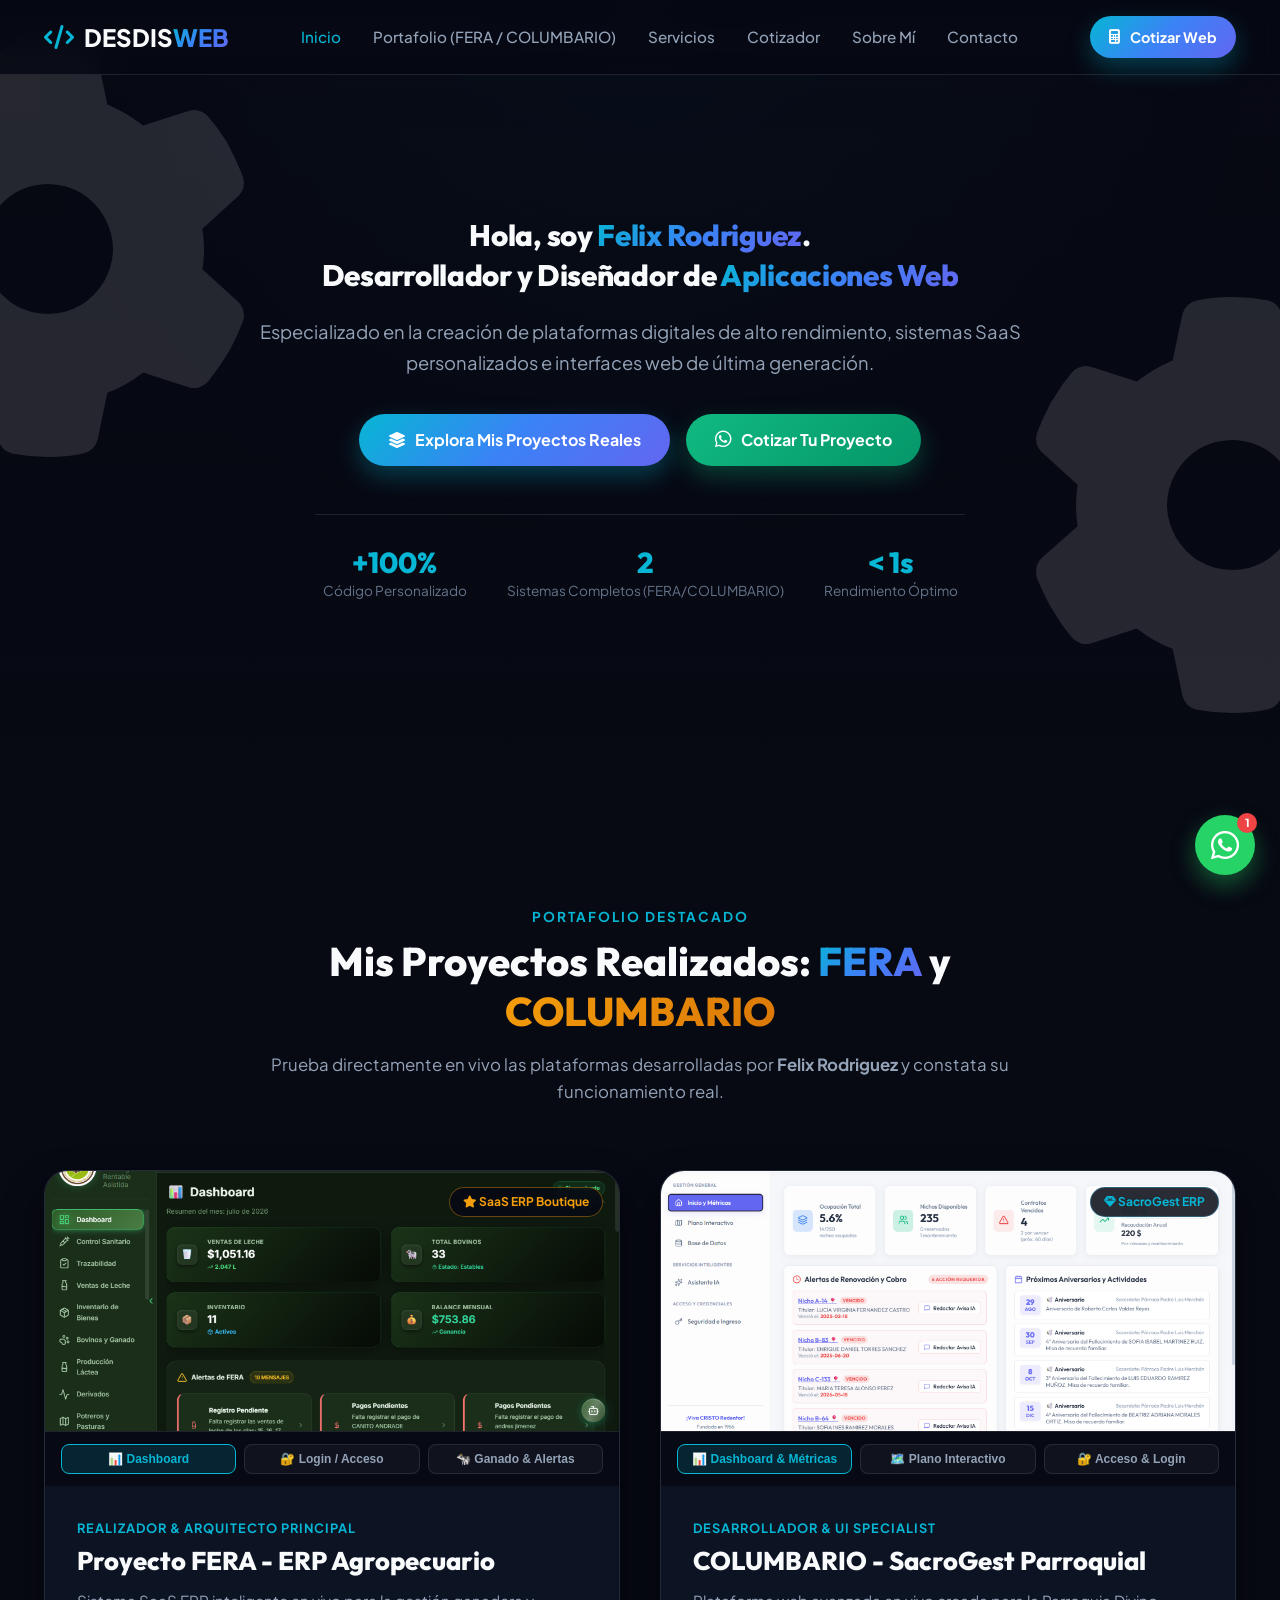
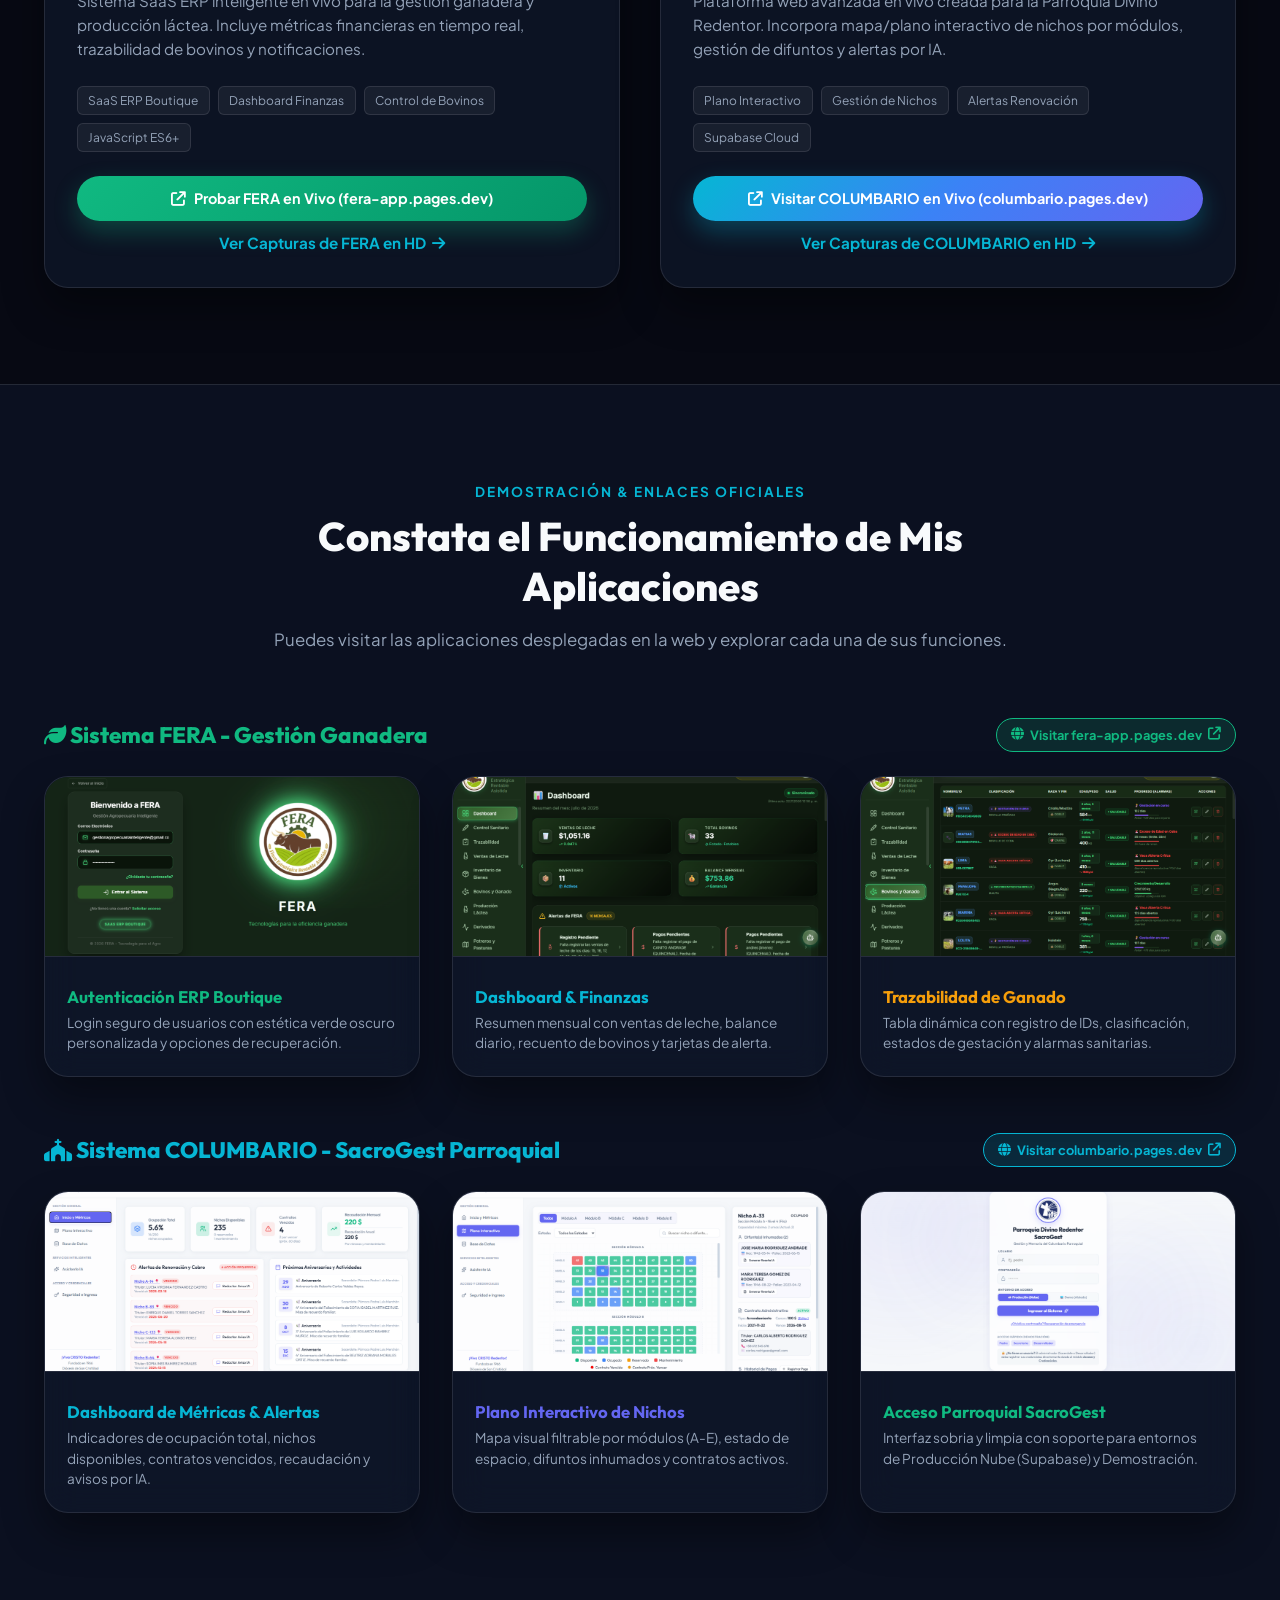
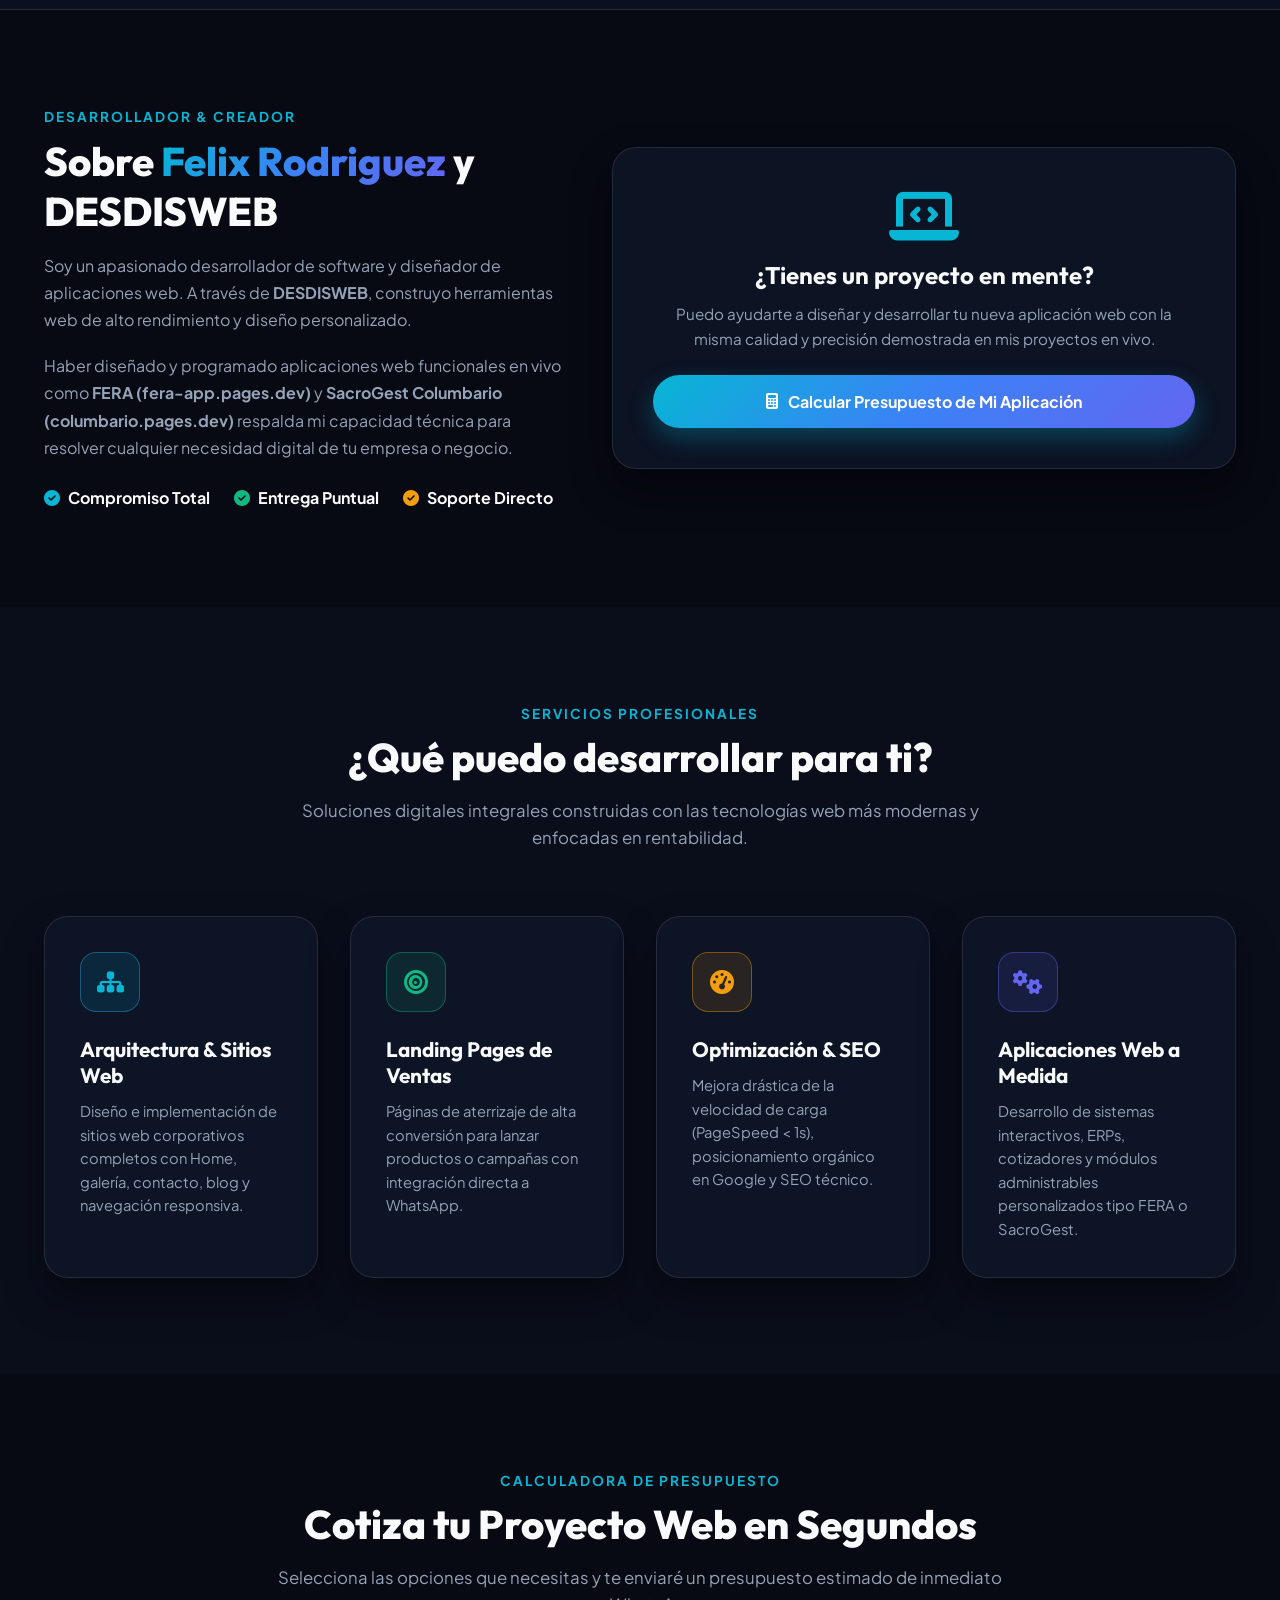
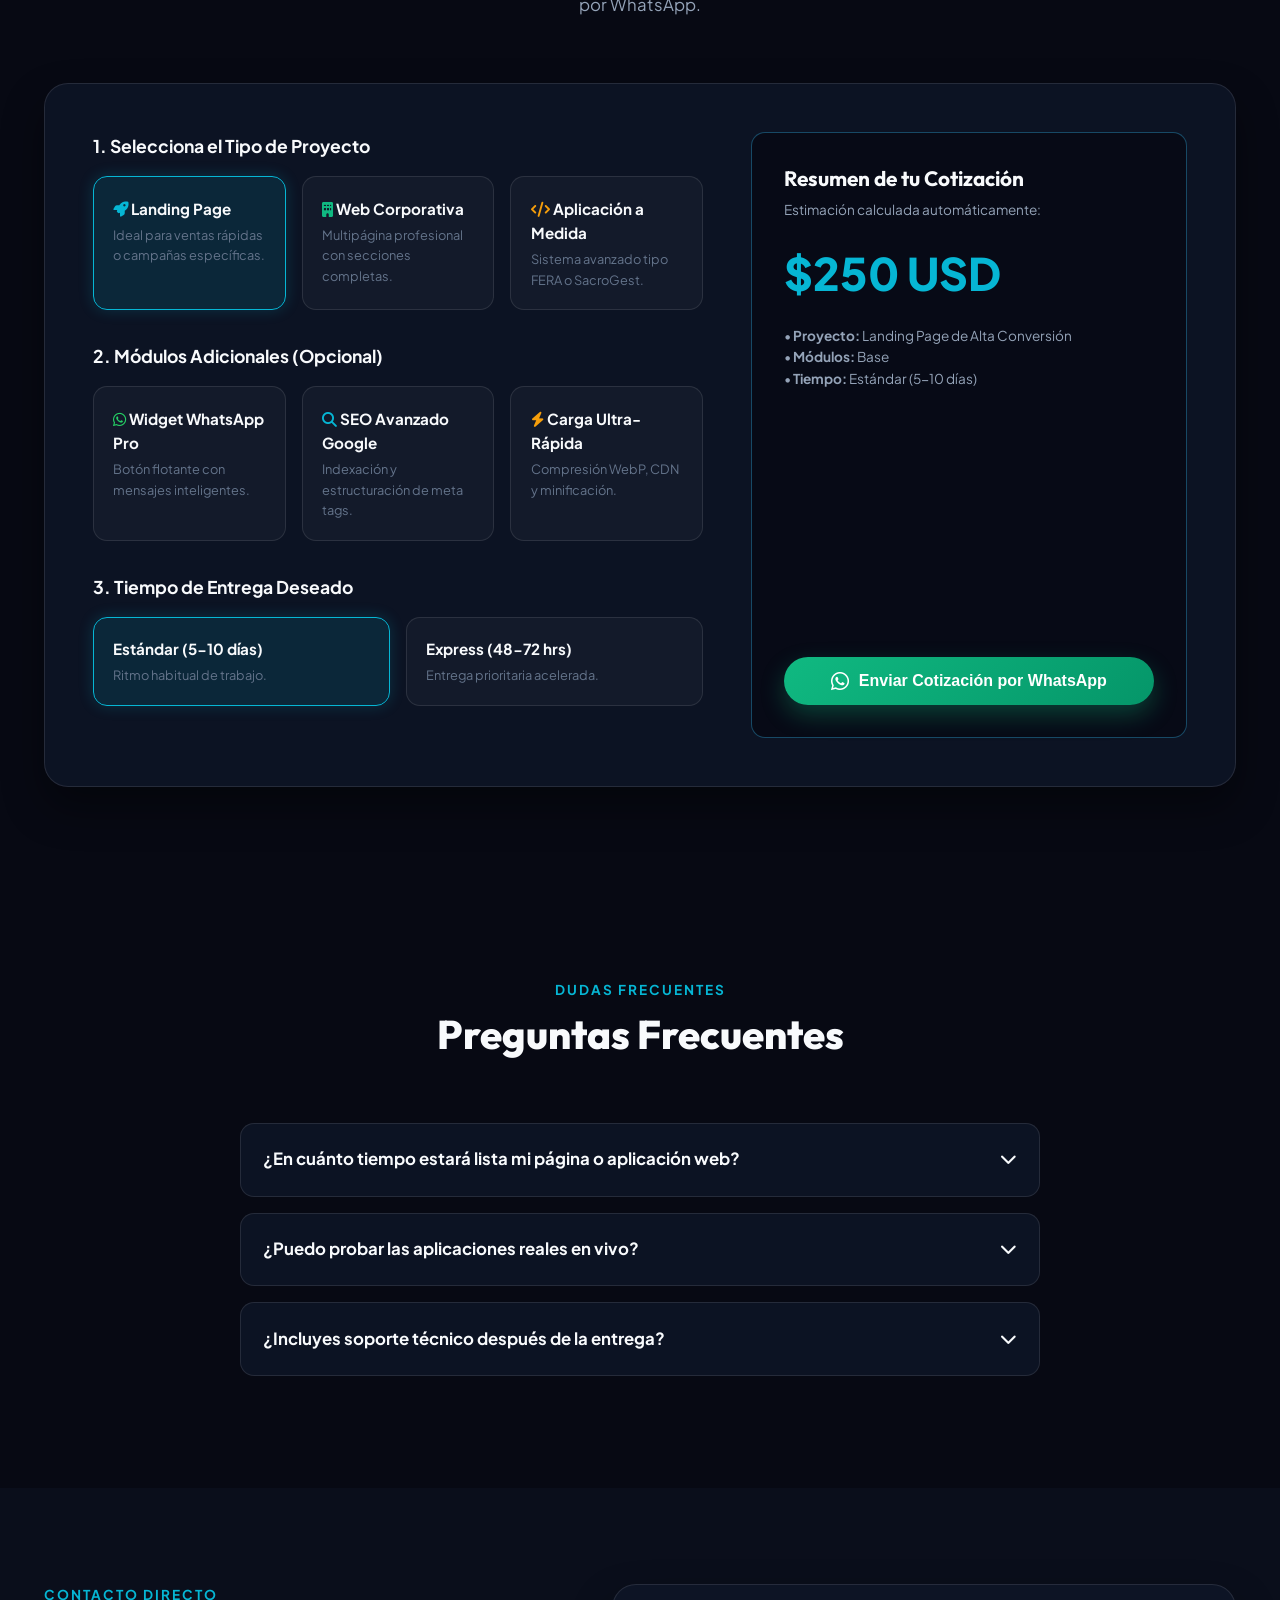
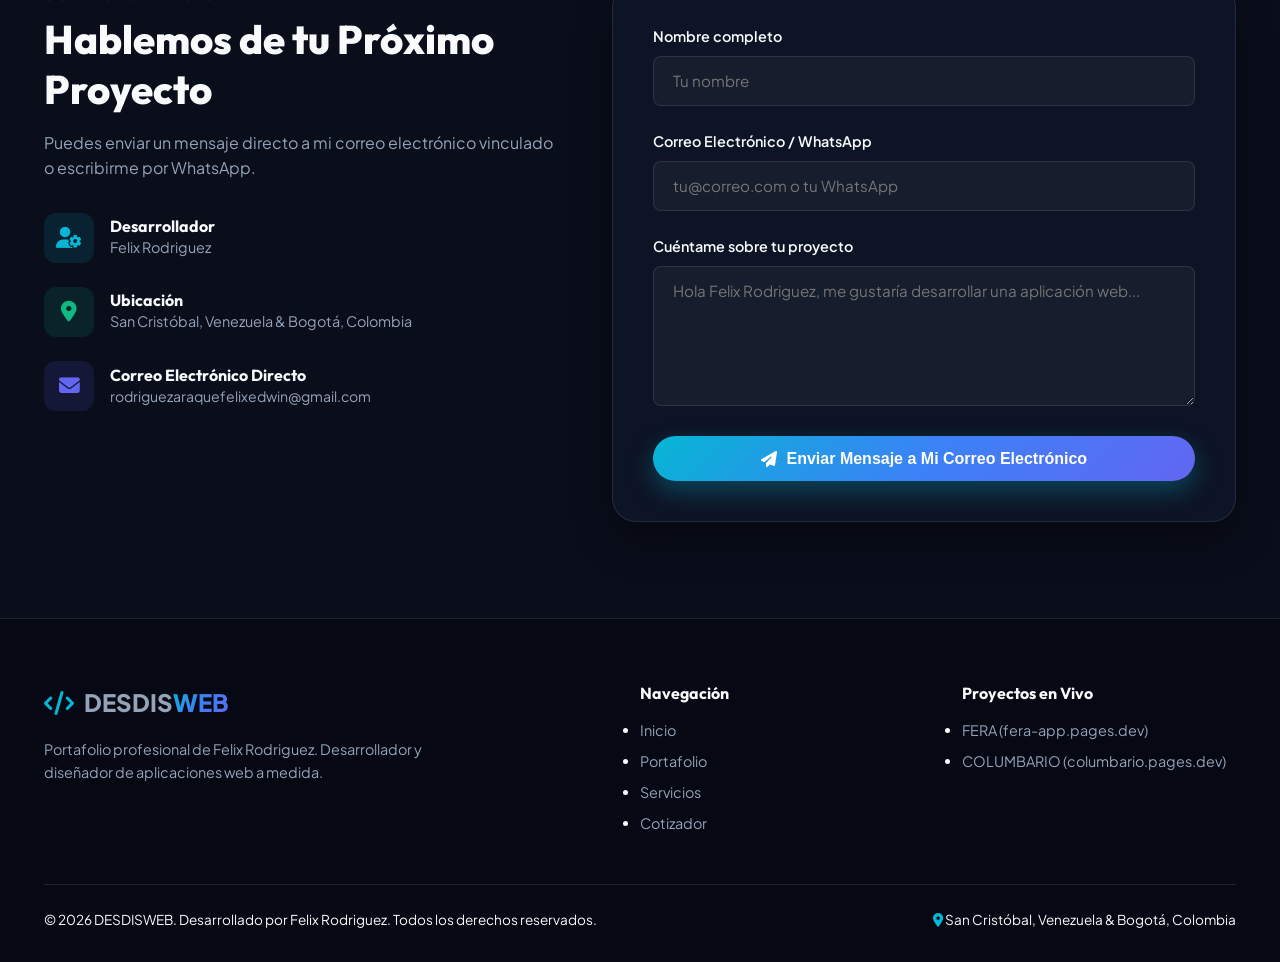
==== commit 0dfc4f9a: "Eliminar botón verde de WhatsApp del formulario y vincular botón flotante a +573156000174" ====
--- a/index.html
+++ b/index.html
@@ -687,12 +687,9 @@
               <textarea id="form-message" name="comments" class="form-control" placeholder="Hola Felix Rodriguez, me gustaría desarrollar una aplicación web..." required></textarea>
             </div>
 
-            <div style="display:flex; flex-direction:column; gap:0.8rem;">
+            <div>
               <button type="submit" class="btn btn-primary" style="width: 100%;">
                 <i class="fa-solid fa-paper-plane"></i> Enviar Mensaje a Mi Correo Electrónico
-              </button>
-              <button type="button" id="btn-send-whatsapp-direct" class="btn btn-whatsapp" style="width: 100%;">
-                <i class="fa-brands fa-whatsapp"></i> O Enviar Mensaje Directo por WhatsApp
               </button>
             </div>
           </form>
@@ -742,7 +739,7 @@
   </footer>
 
   <!-- FLOATING WHATSAPP BUTTON -->
-  <a href="https://wa.me/573000000000?text=Hola%20Felix%20Rodriguez,%20vi%20tu%20portafolio%20de%20aplicaciones%20web%20y%20quiero%20cotizar%20un%20proyecto" class="whatsapp-float" target="_blank" aria-label="Chat por WhatsApp">
+  <a href="https://wa.me/573156000174?text=Hola%20Felix%20Rodriguez,%20vi%20tu%20portafolio%20de%20aplicaciones%20web%20y%20quiero%20cotizar%20un%20proyecto" class="whatsapp-float" target="_blank" aria-label="Chat por WhatsApp">
     <i class="fa-brands fa-whatsapp"></i>
     <span class="whatsapp-badge">1</span>
   </a>
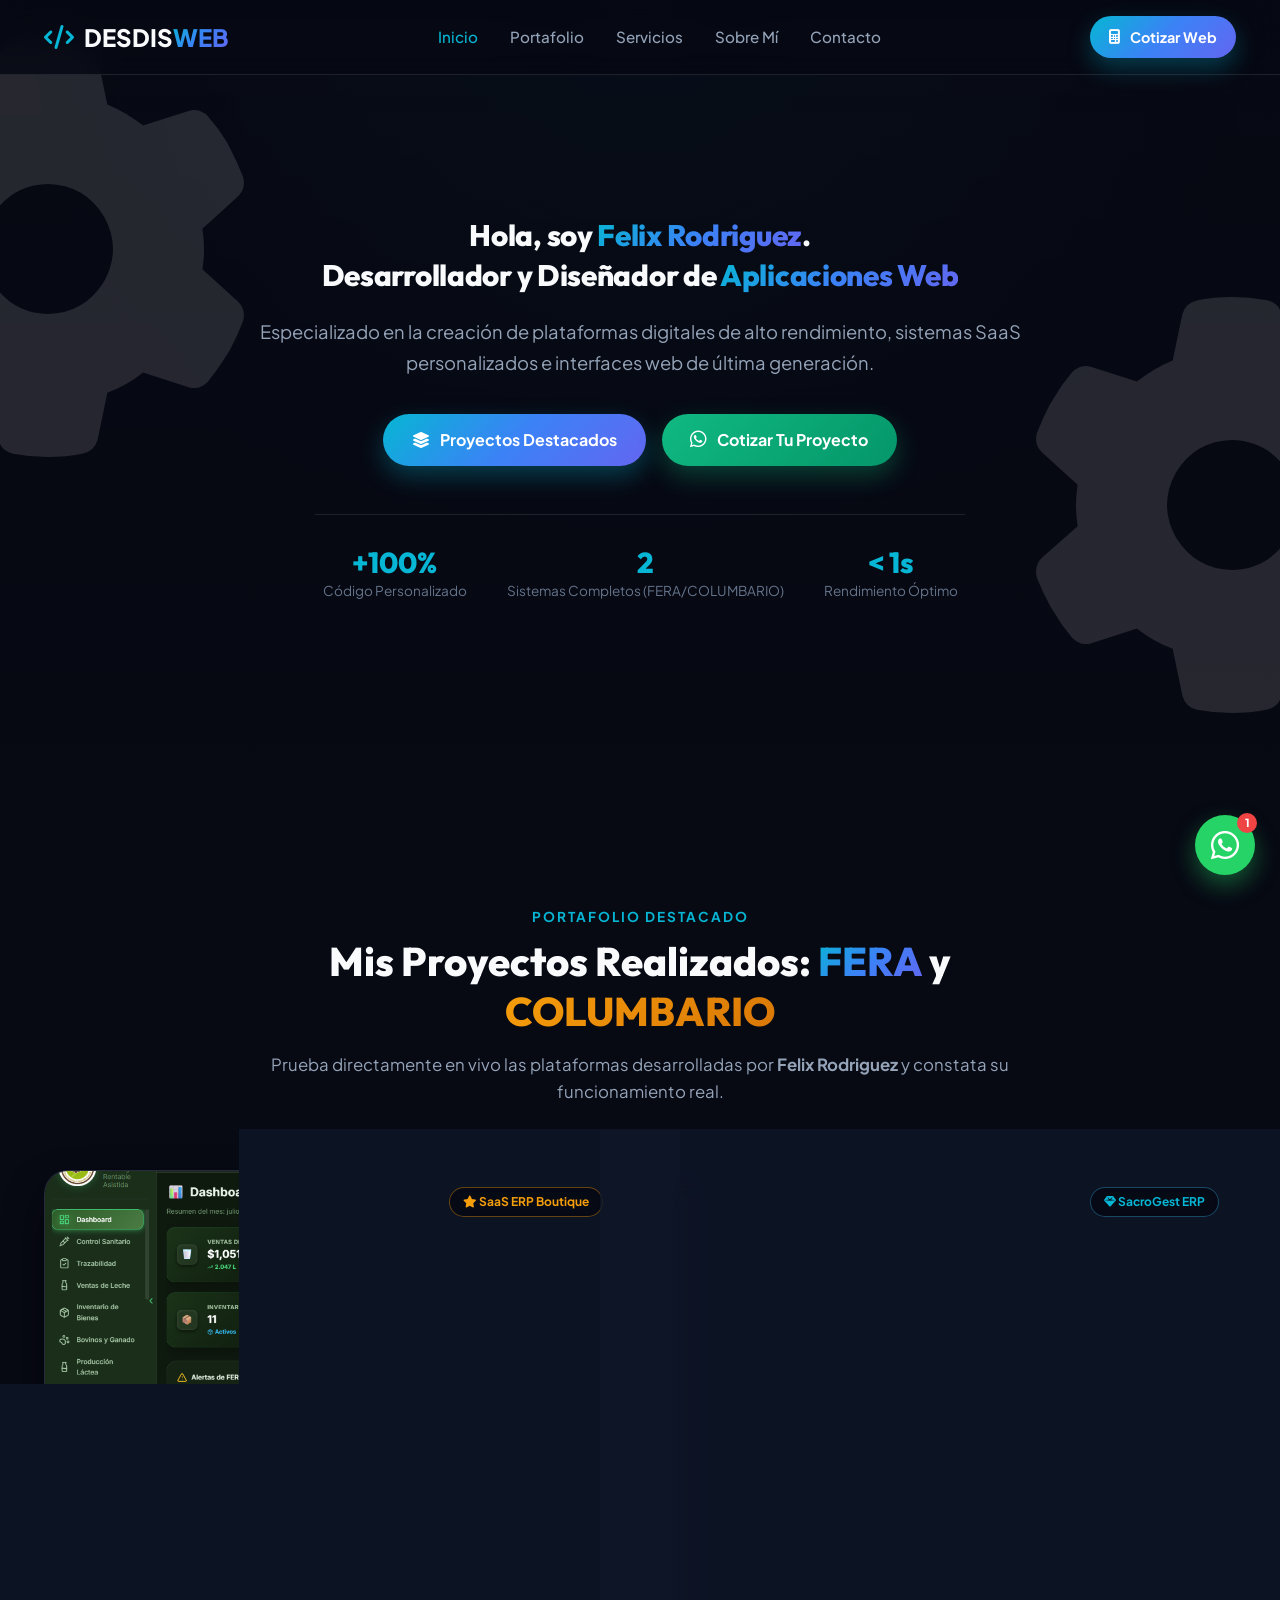
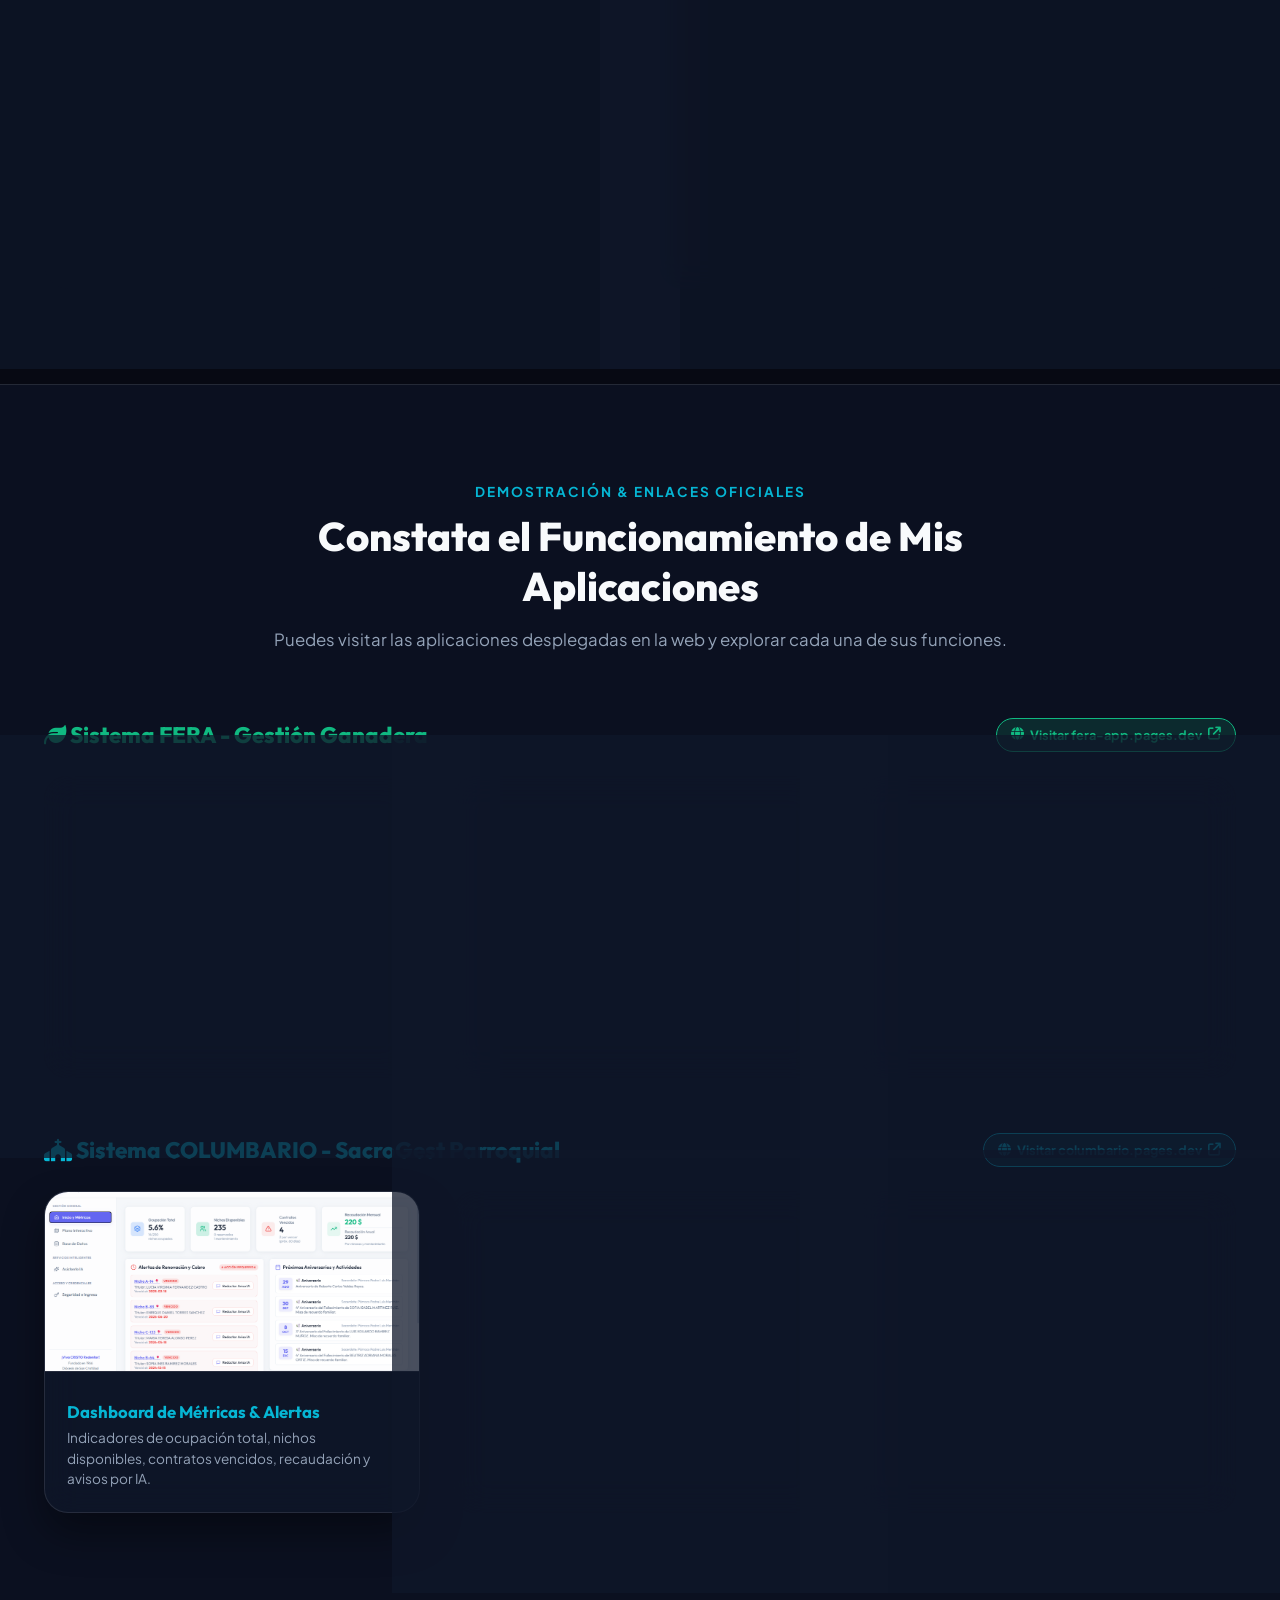
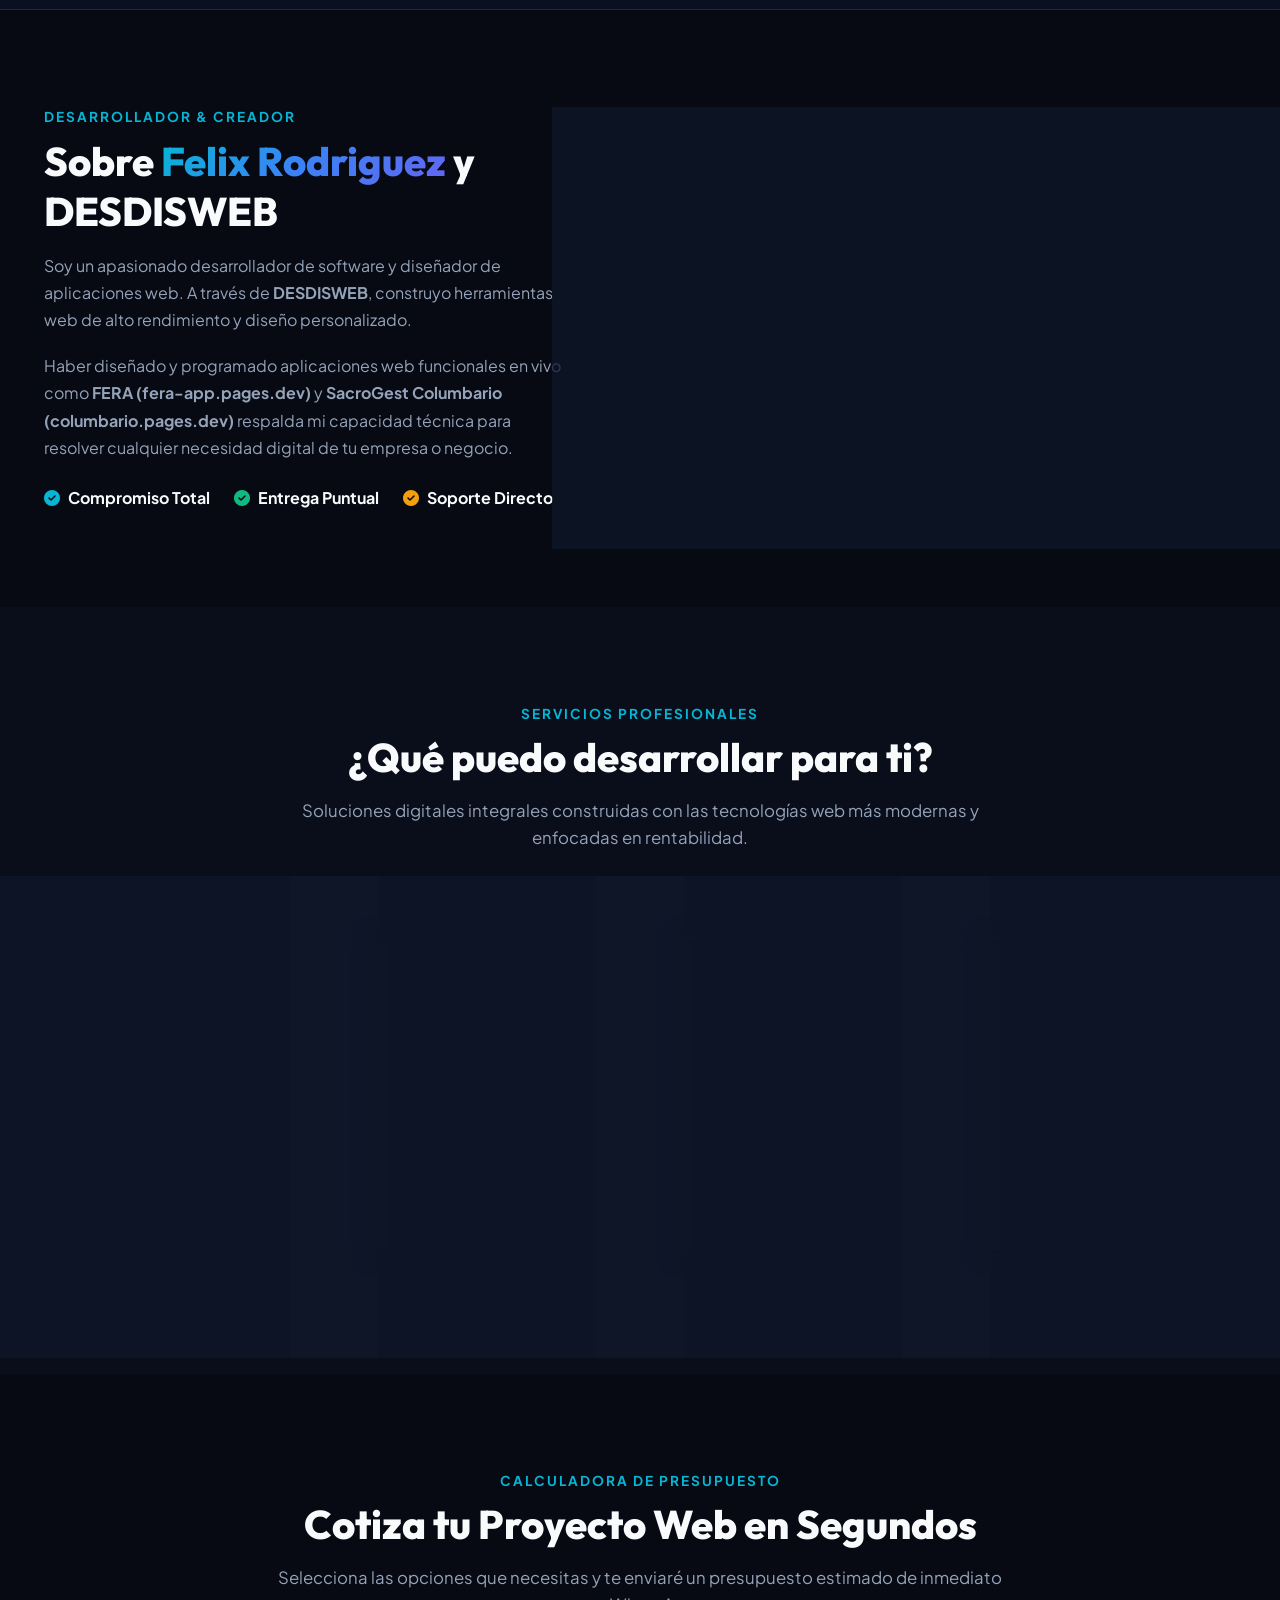
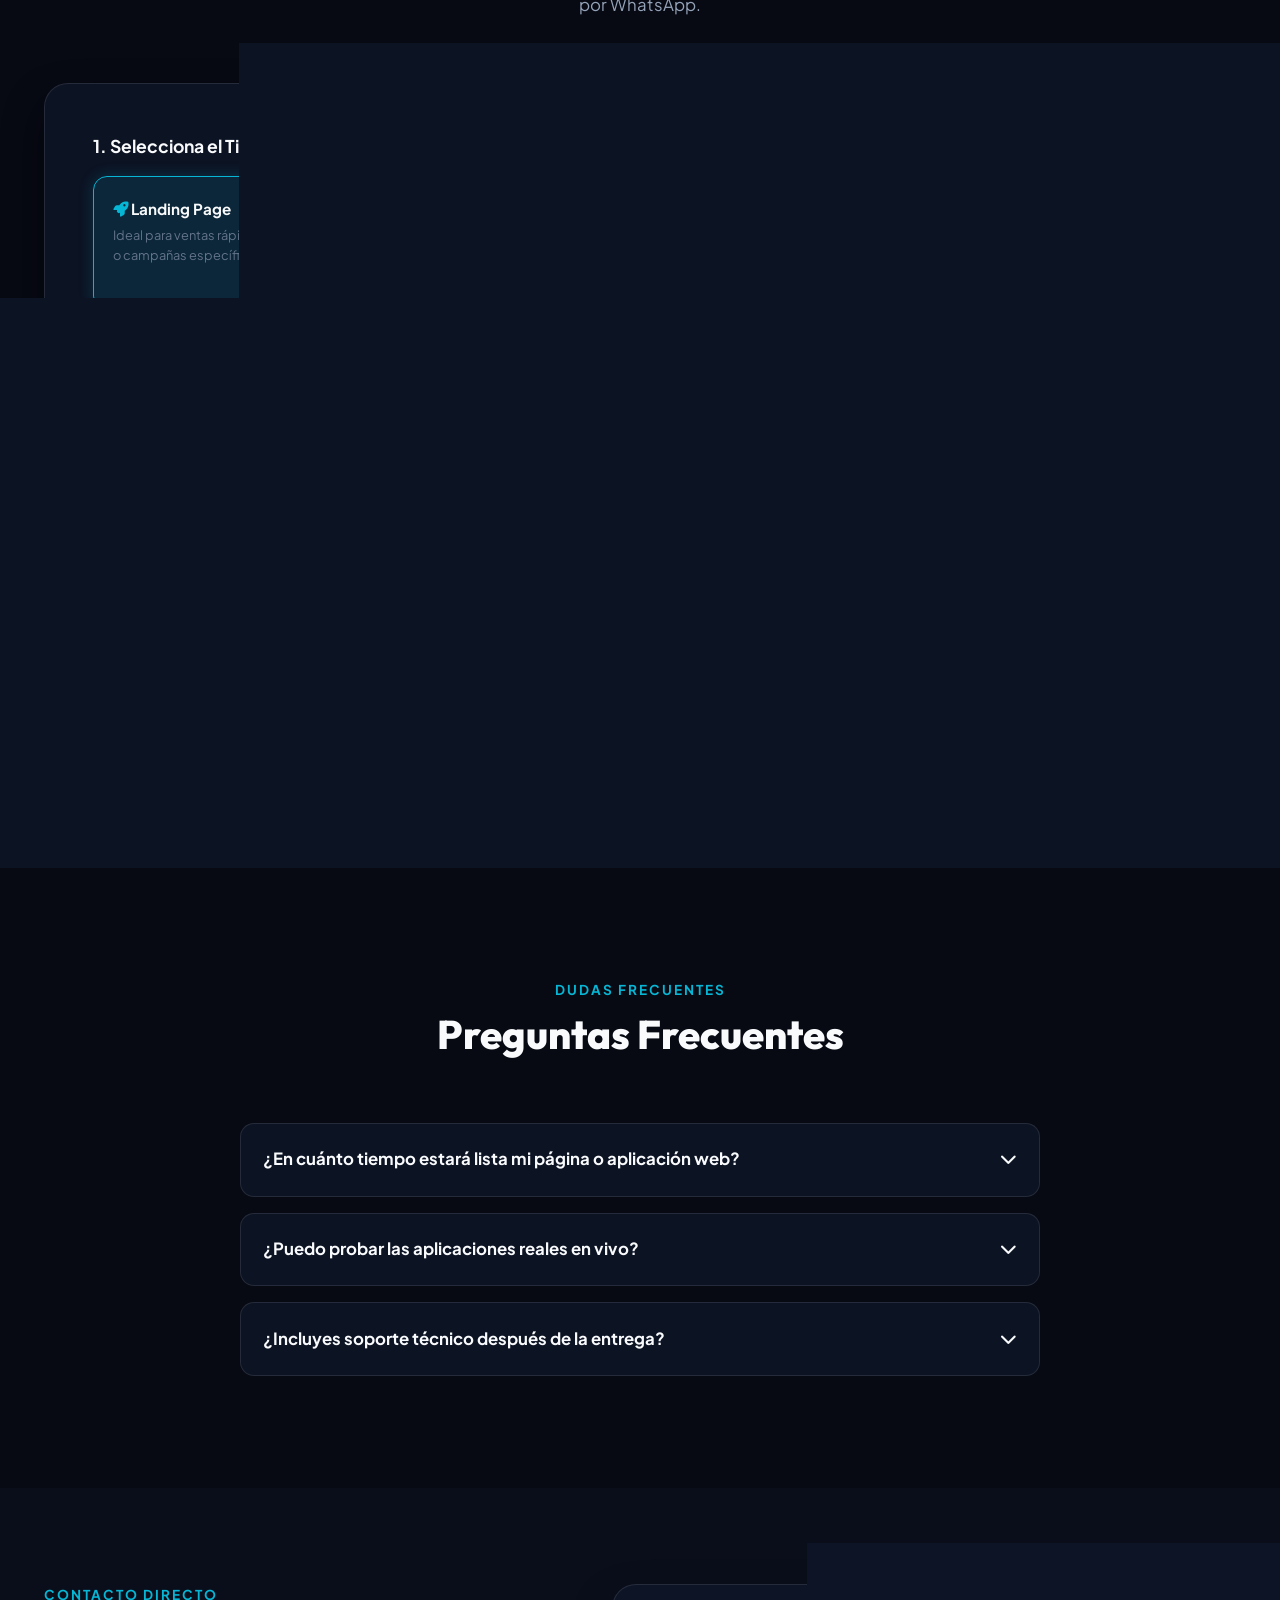
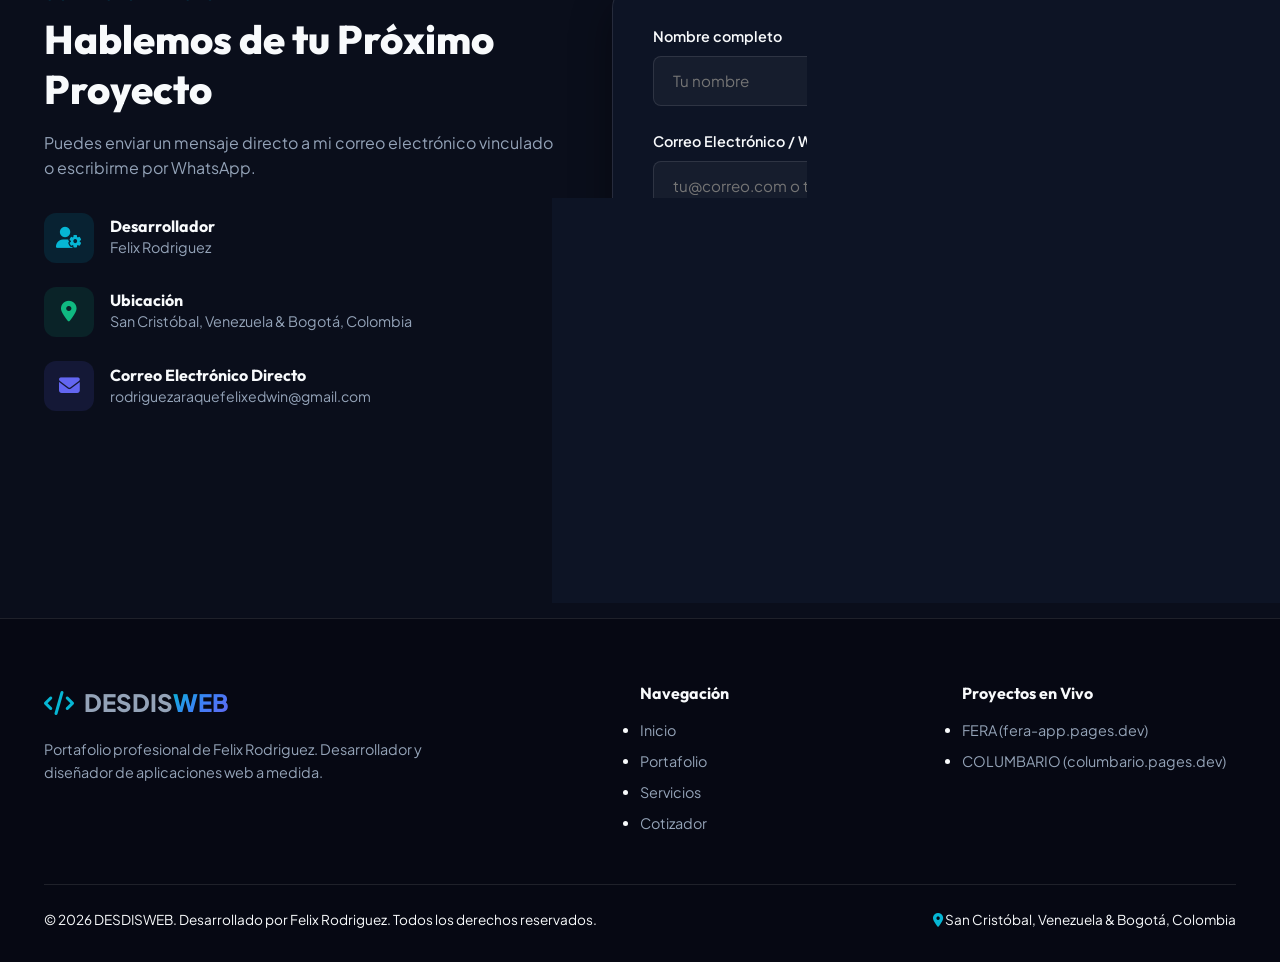
==== commit 32df47a1: "Depurar navegación (Portafolio en nav, remover Cotizador repetido) y cambiar botón azul del hero a P" ====
--- a/index.html
+++ b/index.html
@@ -109,9 +109,8 @@
 
       <nav class="nav-links" id="nav-links">
         <a href="#inicio" class="nav-link active">Inicio</a>
-        <a href="#proyectos" class="nav-link">Portafolio (FERA / COLUMBARIO)</a>
+        <a href="#proyectos" class="nav-link">Portafolio</a>
         <a href="#servicios" class="nav-link">Servicios</a>
-        <a href="#cotizador" class="nav-link">Cotizador</a>
         <a href="#quien-soy" class="nav-link">Sobre Mí</a>
         <a href="#contacto" class="nav-link">Contacto</a>
       </nav>
@@ -147,7 +146,7 @@
 
         <div class="hero-ctas" style="justify-content: center; margin-bottom: 3rem;">
           <a href="#proyectos" class="btn btn-primary">
-            <i class="fa-solid fa-layer-group"></i> Explora Mis Proyectos Reales
+            <i class="fa-solid fa-layer-group"></i> Proyectos Destacados
           </a>
           <a href="#cotizador" class="btn btn-whatsapp">
             <i class="fa-brands fa-whatsapp" style="font-size:1.2rem;"></i> Cotizar Tu Proyecto
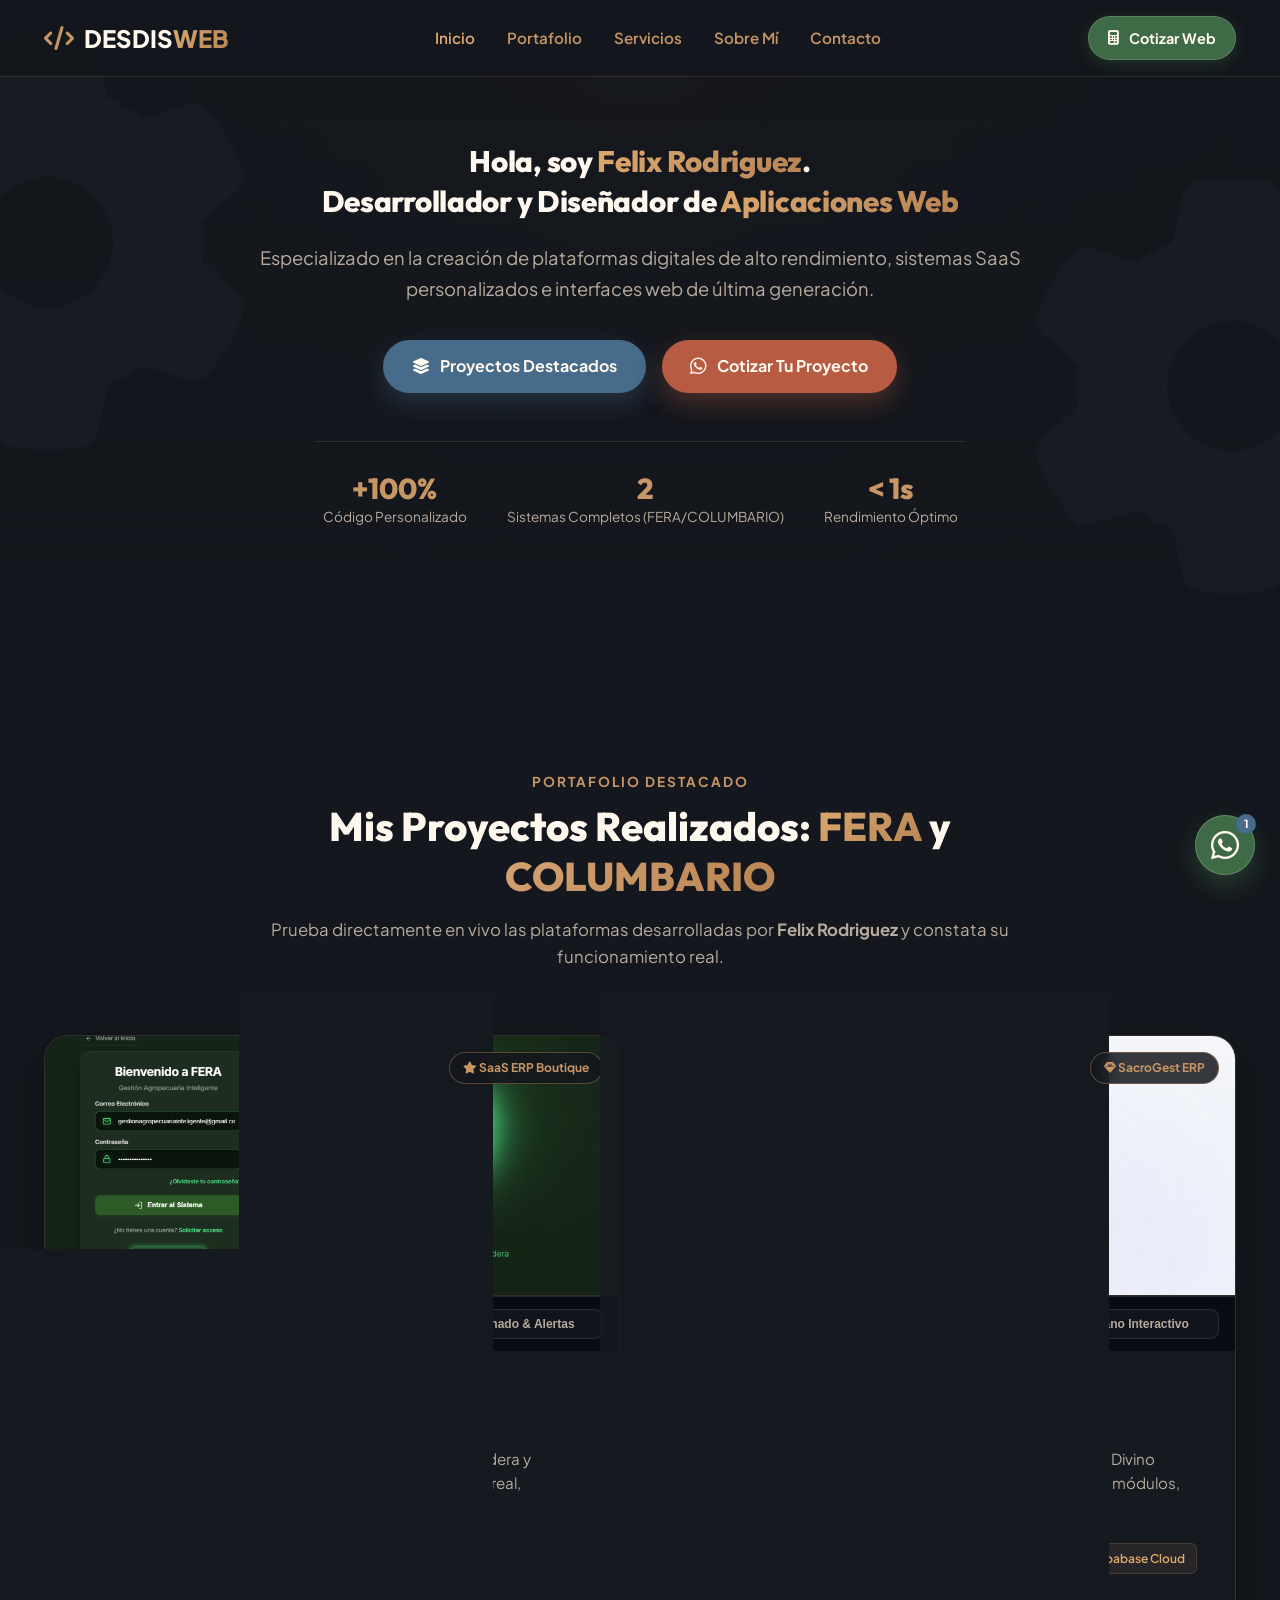
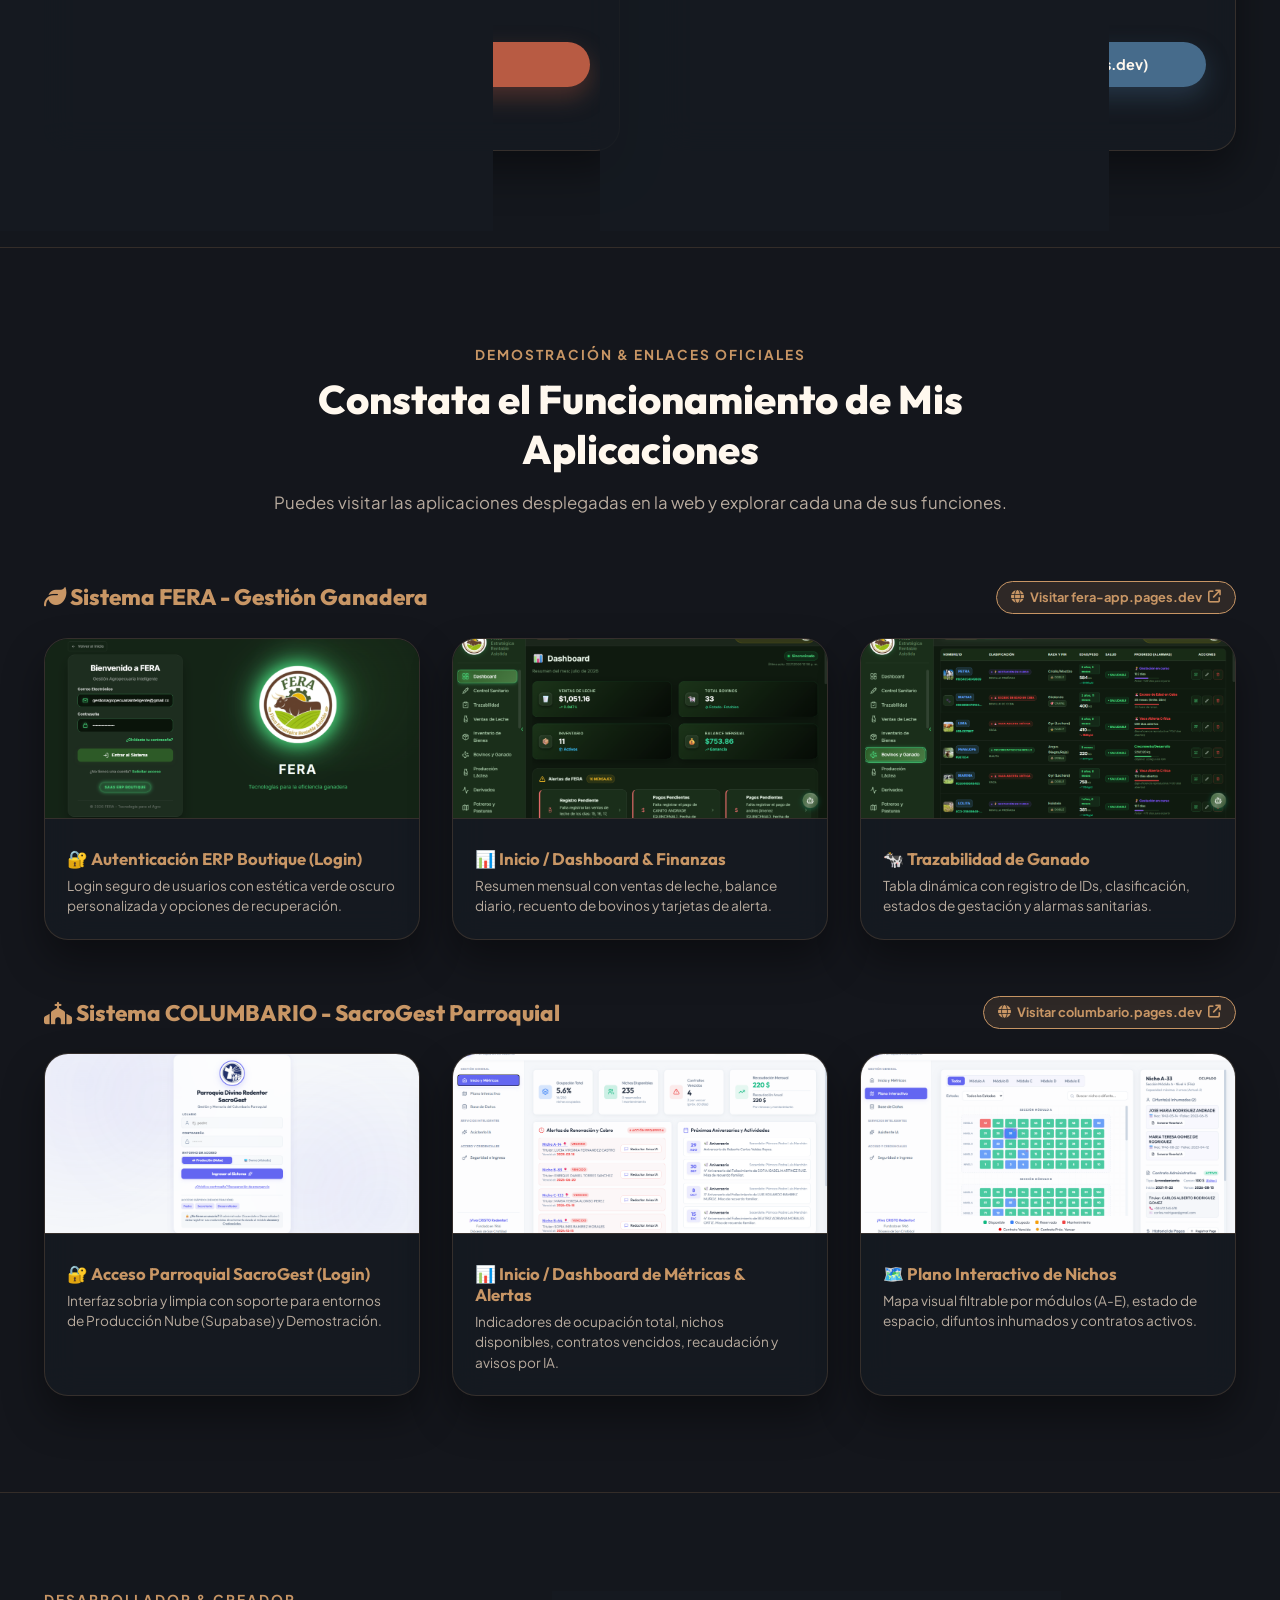
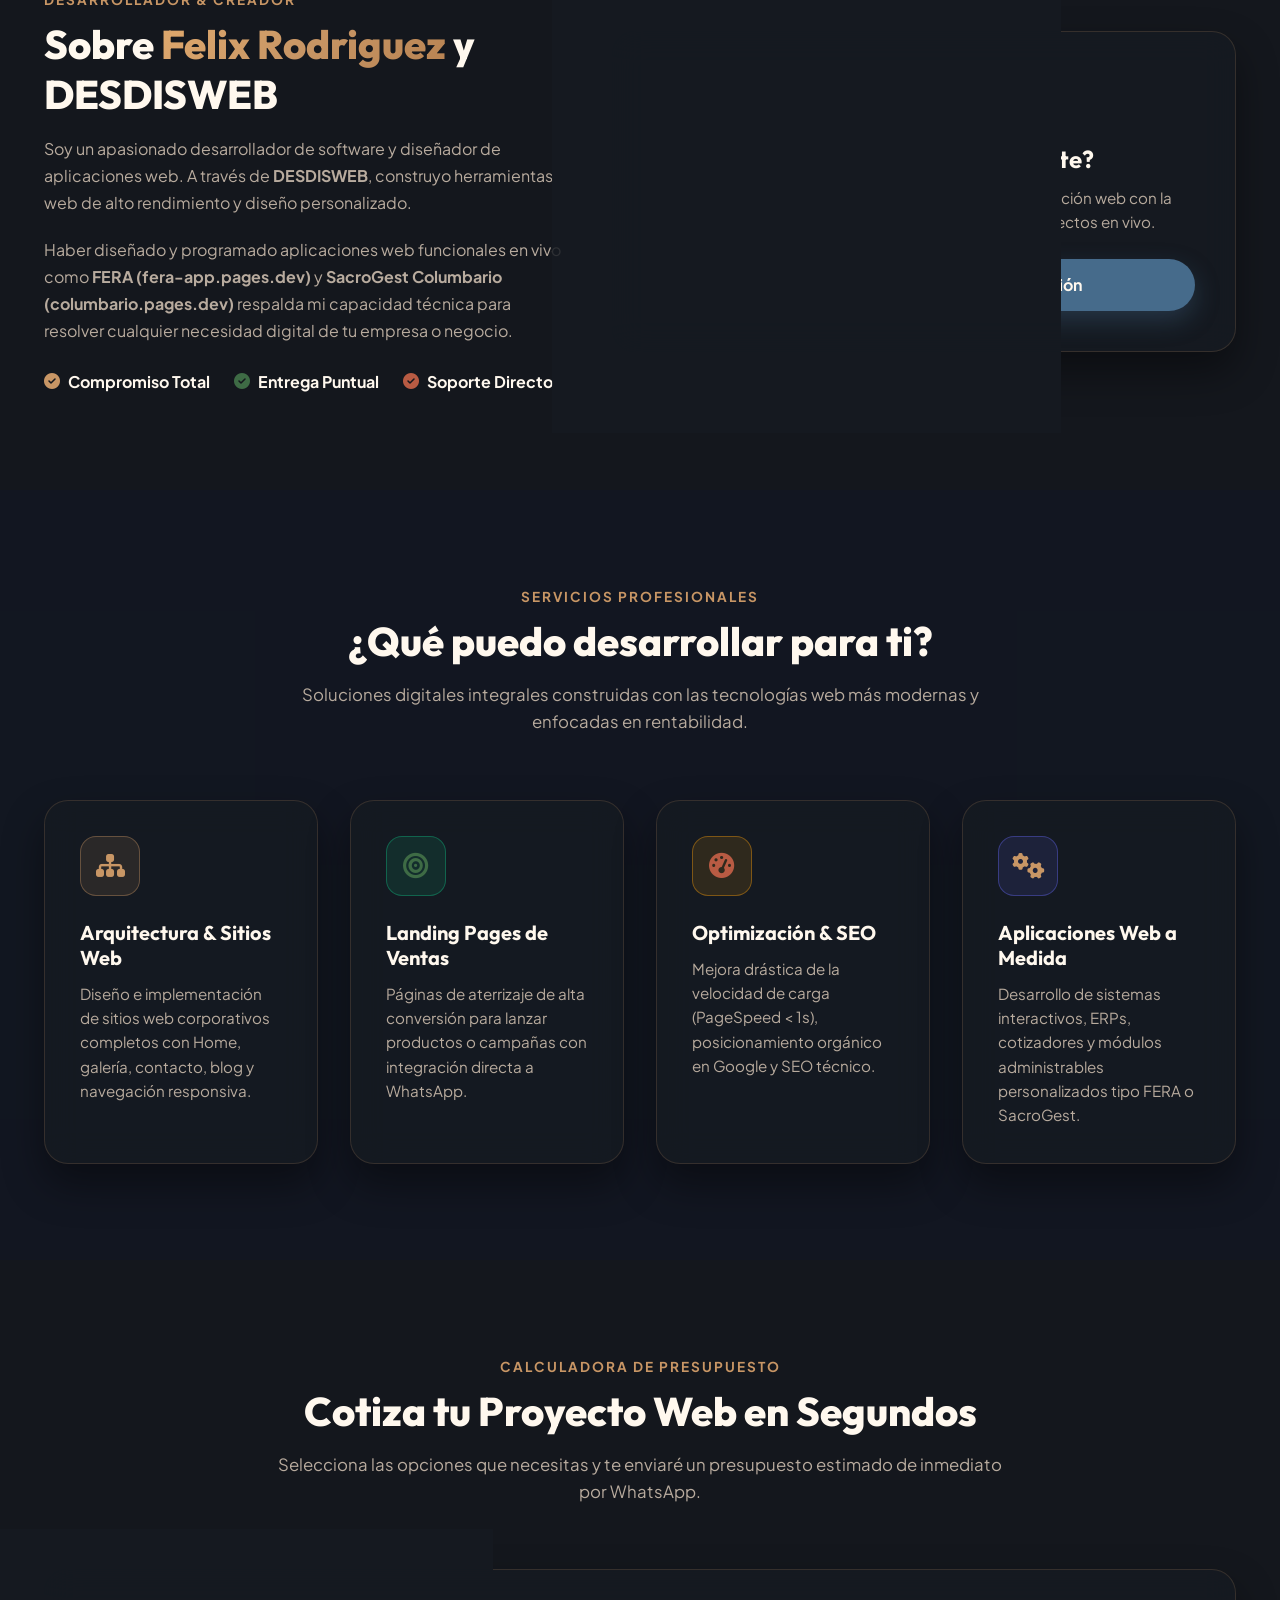
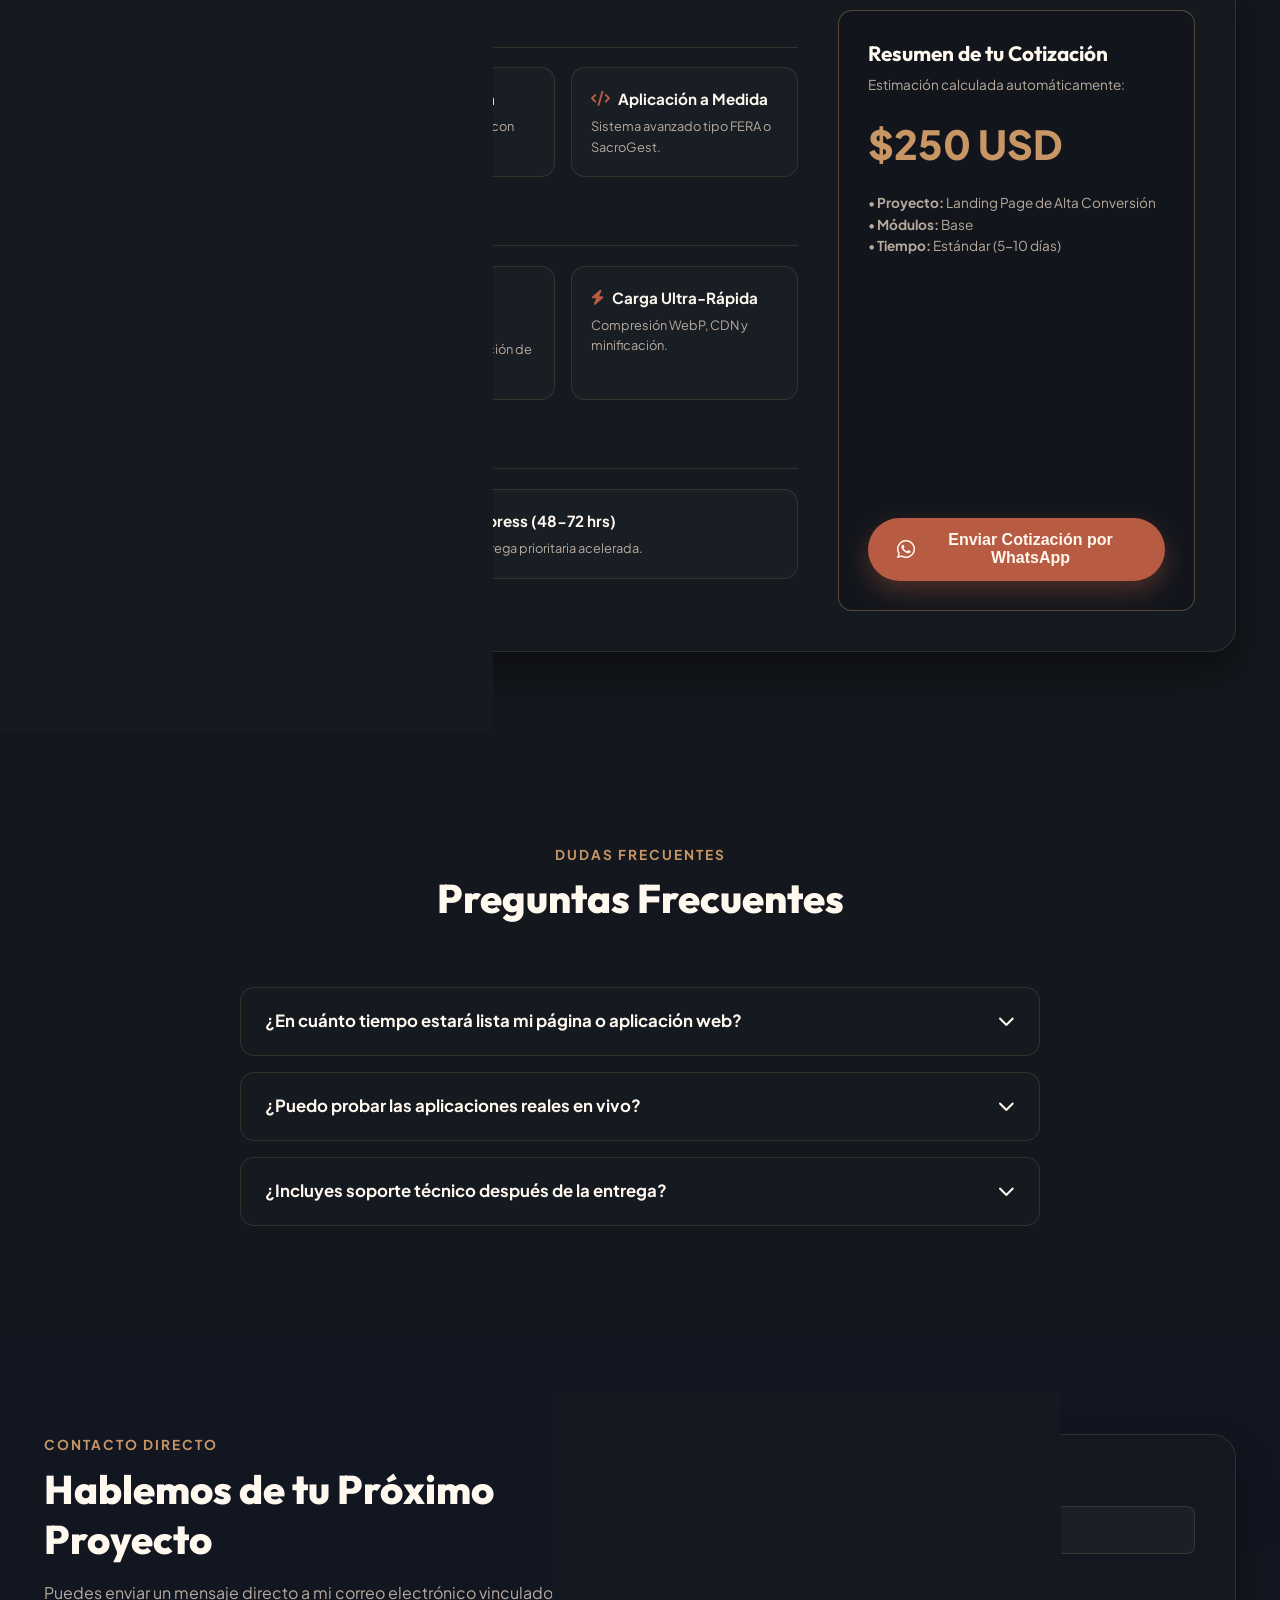
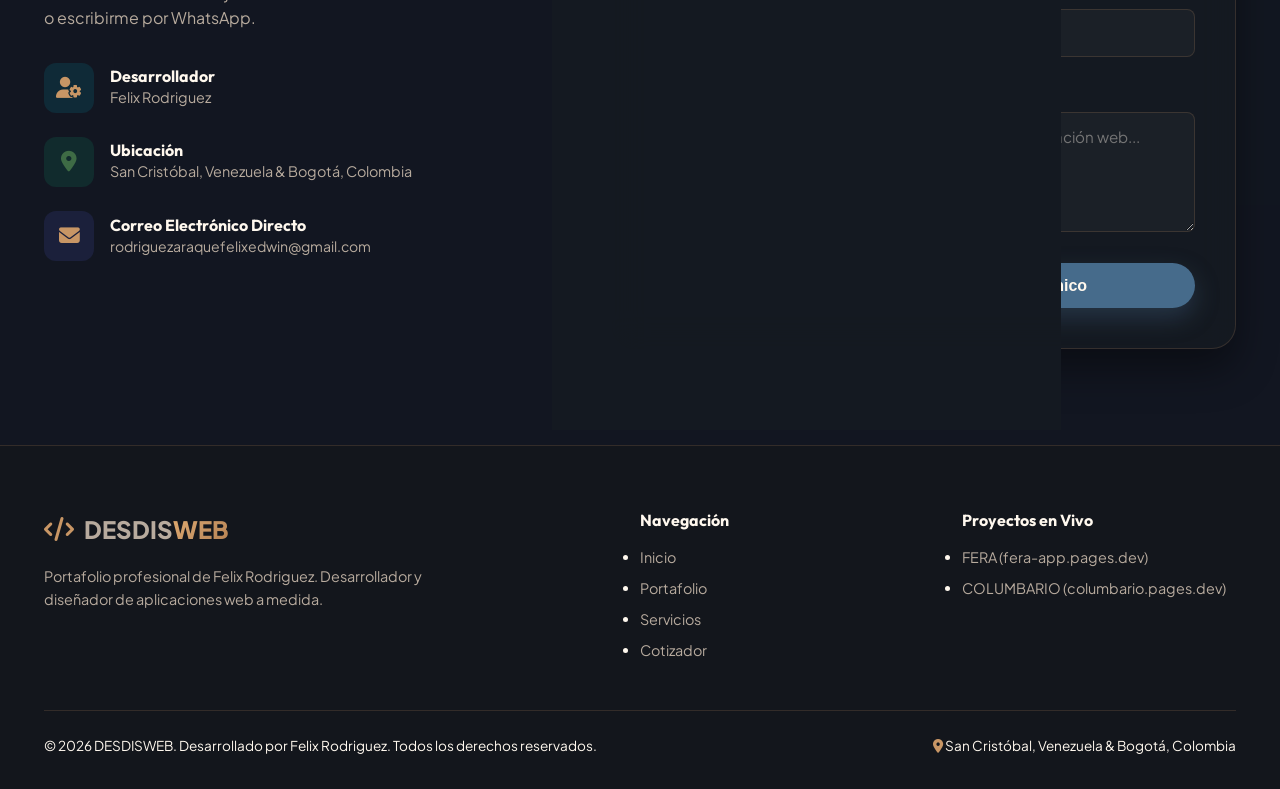
==== commit 02ab46e9: "Reordenar pantallas (Login primero, luego Inicio, luego Plano), reducir espacio del hero con el cint" ====
--- a/index.html
+++ b/index.html
@@ -193,17 +193,17 @@
         <!-- Proyecto FERA Card con Enlace Directo en Vivo -->
         <article class="glass-card project-card">
           <div class="project-thumb-container" style="height: 260px;">
-            <img src="img/fera-dashboard.png" id="fera-main-img" alt="Pantalla real de Dashboard FERA desarrollado por Felix Rodriguez" class="project-thumb" style="transition: opacity 0.2s ease;">
+            <img src="img/fera-login.png" id="fera-main-img" alt="Pantalla real de Acceso y Login FERA desarrollado por Felix Rodriguez" class="project-thumb" style="transition: opacity 0.2s ease;">
             <span class="project-badge"><i class="fa-solid fa-star"></i> SaaS ERP Boutique</span>
           </div>
 
-          <!-- Selector de Pantallas Reales FERA -->
+          <!-- Selector de Pantallas Reales FERA (Login primero) -->
           <div class="gallery-selector">
-            <button class="thumb-btn active-thumb" data-fera-img="img/fera-dashboard.png">
-              📊 Dashboard
+            <button class="thumb-btn active-thumb" data-fera-img="img/fera-login.png">
+              🔐 Acceso & Login
             </button>
-            <button class="thumb-btn" data-fera-img="img/fera-login.png">
-              🔐 Login / Acceso
+            <button class="thumb-btn" data-fera-img="img/fera-dashboard.png">
+              📊 Inicio / Dashboard
             </button>
             <button class="thumb-btn" data-fera-img="img/fera-bovinos.png">
               🐄 Ganado & Alertas
@@ -217,8 +217,8 @@
               Sistema SaaS ERP inteligente en vivo para la gestión ganadera y producción láctea. Incluye métricas financieras en tiempo real, trazabilidad de bovinos y notificaciones.
             </p>
             <div class="project-tags">
+              <span class="tech-tag">Acceso & Login</span>
               <span class="tech-tag">SaaS ERP Boutique</span>
-              <span class="tech-tag">Dashboard Finanzas</span>
               <span class="tech-tag">Control de Bovinos</span>
               <span class="tech-tag">JavaScript ES6+</span>
             </div>
@@ -238,20 +238,20 @@
         <!-- Proyecto COLUMBARIO (SacroGest) Card con Enlace Directo en Vivo -->
         <article class="glass-card project-card">
           <div class="project-thumb-container" style="height: 260px;">
-            <img src="img/columbario-dashboard.png" id="columbario-main-img" alt="Pantalla real de SacroGest Columbario desarrollado por Felix Rodriguez" class="project-thumb" style="transition: opacity 0.2s ease;">
-            <span class="project-badge" style="color:var(--accent-cyan); border-color:var(--border-glow);"><i class="fa-solid fa-gem"></i> SacroGest ERP</span>
-          </div>
-
-          <!-- Selector de Pantallas Reales COLUMBARIO -->
+            <img src="img/columbario-login.png" id="columbario-main-img" alt="Pantalla real de Login SacroGest Columbario desarrollado por Felix Rodriguez" class="project-thumb" style="transition: opacity 0.2s ease;">
+            <span class="project-badge" style="color:var(--accent-copper); border-color:var(--border-glow);"><i class="fa-solid fa-gem"></i> SacroGest ERP</span>
+          </div>
+
+          <!-- Selector de Pantallas Reales COLUMBARIO (Login primero, luego Inicio, luego Plano) -->
           <div class="gallery-selector">
-            <button class="thumb-btn active-thumb" data-columbario-img="img/columbario-dashboard.png">
-              📊 Dashboard & Métricas
+            <button class="thumb-btn active-thumb" data-columbario-img="img/columbario-login.png">
+              🔐 Acceso & Login
+            </button>
+            <button class="thumb-btn" data-columbario-img="img/columbario-dashboard.png">
+              📊 Inicio / Dashboard
             </button>
             <button class="thumb-btn" data-columbario-img="img/columbario-plano.png">
               🗺️ Plano Interactivo
-            </button>
-            <button class="thumb-btn" data-columbario-img="img/columbario-login.png">
-              🔐 Acceso & Login
             </button>
           </div>
 
@@ -262,9 +262,9 @@
               Plataforma web avanzada en vivo creada para la Parroquia Divino Redentor. Incorpora mapa/plano interactivo de nichos por módulos, gestión de difuntos y alertas por IA.
             </p>
             <div class="project-tags">
+              <span class="tech-tag">Acceso & Login</span>
               <span class="tech-tag">Plano Interactivo</span>
               <span class="tech-tag">Gestión de Nichos</span>
-              <span class="tech-tag">Alertas Renovación</span>
               <span class="tech-tag">Supabase Cloud</span>
             </div>
 
@@ -285,7 +285,7 @@
   </section>
 
   <!-- ==================== SHOWCASE TÉCNICO CON LINKS DIRECTOS ==================== -->
-  <section class="section-padding" style="background: rgba(15, 23, 42, 0.6); border-top:1px solid var(--border-color); border-bottom:1px solid var(--border-color);">
+  <section class="section-padding" style="background: rgba(20, 23, 29, 0.6); border-top:1px solid var(--border-color); border-bottom:1px solid var(--border-color);">
     <div class="container">
       <div class="section-title-wrapper">
         <span class="section-tag">Demostración & Enlaces Oficiales</span>
@@ -295,22 +295,23 @@
         </p>
       </div>
 
-      <!-- Módulos FERA -->
+      <!-- Módulos FERA (Login -> Inicio -> Trazabilidad) -->
       <div style="display:flex; justify-content:space-between; align-items:center; flex-wrap:wrap; gap:1rem; margin-bottom:1.5rem;">
-        <h3 style="font-size:1.4rem; font-weight:800; color:var(--accent-emerald);">
+        <h3 style="font-size:1.4rem; font-weight:800; color:var(--accent-copper);">
           <i class="fa-solid fa-leaf"></i> Sistema FERA - Gestión Ganadera
         </h3>
-        <a href="https://fera-app.pages.dev" target="_blank" rel="noopener noreferrer" class="live-link-badge" style="background:rgba(16,185,129,0.15); border:1px solid var(--accent-emerald); color:var(--accent-emerald);">
+        <a href="https://fera-app.pages.dev" target="_blank" rel="noopener noreferrer" class="live-link-badge" style="background:rgba(200,150,101,0.15); border:1px solid var(--accent-copper); color:var(--accent-copper);">
           <i class="fa-solid fa-globe"></i> Visitar fera-app.pages.dev <i class="fa-solid fa-arrow-up-right-from-square"></i>
         </a>
       </div>
 
       <div class="services-grid" style="margin-bottom:3.5rem;">
+        <!-- 1. Login FERA -->
         <div class="glass-card" style="overflow:hidden;">
           <img src="img/fera-login.png" alt="Pantalla Login FERA" style="width:100%; height:180px; object-fit:cover; border-bottom:1px solid var(--border-color);">
           <div style="padding:1.4rem;">
-            <h4 style="font-size:1.05rem; font-weight:700; margin-bottom:0.4rem; color:var(--accent-emerald);">
-              Autenticación ERP Boutique
+            <h4 style="font-size:1.05rem; font-weight:700; margin-bottom:0.4rem; color:var(--accent-copper);">
+              🔐 Autenticación ERP Boutique (Login)
             </h4>
             <p style="font-size:0.85rem; color:var(--text-muted); line-height:1.5;">
               Login seguro de usuarios con estética verde oscuro personalizada y opciones de recuperación.
@@ -318,11 +319,12 @@
           </div>
         </div>
 
+        <!-- 2. Dashboard FERA -->
         <div class="glass-card" style="overflow:hidden;">
           <img src="img/fera-dashboard.png" alt="Pantalla Dashboard FERA" style="width:100%; height:180px; object-fit:cover; border-bottom:1px solid var(--border-color);">
           <div style="padding:1.4rem;">
-            <h4 style="font-size:1.05rem; font-weight:700; margin-bottom:0.4rem; color:var(--accent-cyan);">
-              Dashboard & Finanzas
+            <h4 style="font-size:1.05rem; font-weight:700; margin-bottom:0.4rem; color:var(--accent-copper);">
+              📊 Inicio / Dashboard & Finanzas
             </h4>
             <p style="font-size:0.85rem; color:var(--text-muted); line-height:1.5;">
               Resumen mensual con ventas de leche, balance diario, recuento de bovinos y tarjetas de alerta.
@@ -330,11 +332,12 @@
           </div>
         </div>
 
+        <!-- 3. Trazabilidad Bovinos FERA -->
         <div class="glass-card" style="overflow:hidden;">
           <img src="img/fera-bovinos.png" alt="Pantalla Bovinos FERA" style="width:100%; height:180px; object-fit:cover; border-bottom:1px solid var(--border-color);">
           <div style="padding:1.4rem;">
-            <h4 style="font-size:1.05rem; font-weight:700; margin-bottom:0.4rem; color:var(--accent-amber);">
-              Trazabilidad de Ganado
+            <h4 style="font-size:1.05rem; font-weight:700; margin-bottom:0.4rem; color:var(--accent-copper);">
+              🐄 Trazabilidad de Ganado
             </h4>
             <p style="font-size:0.85rem; color:var(--text-muted); line-height:1.5;">
               Tabla dinámica con registro de IDs, clasificación, estados de gestación y alarmas sanitarias.
@@ -343,22 +346,36 @@
         </div>
       </div>
 
-      <!-- Módulos COLUMBARIO (SacroGest) -->
+      <!-- Módulos COLUMBARIO (SacroGest) (Login -> Inicio -> Plano Interactivo) -->
       <div style="display:flex; justify-content:space-between; align-items:center; flex-wrap:wrap; gap:1rem; margin-bottom:1.5rem;">
-        <h3 style="font-size:1.4rem; font-weight:800; color:var(--accent-cyan);">
+        <h3 style="font-size:1.4rem; font-weight:800; color:var(--accent-copper);">
           <i class="fa-solid fa-church"></i> Sistema COLUMBARIO - SacroGest Parroquial
         </h3>
-        <a href="https://columbario.pages.dev" target="_blank" rel="noopener noreferrer" class="live-link-badge" style="background:rgba(6,182,212,0.15); border:1px solid var(--accent-cyan); color:var(--accent-cyan);">
+        <a href="https://columbario.pages.dev" target="_blank" rel="noopener noreferrer" class="live-link-badge" style="background:rgba(200,150,101,0.15); border:1px solid var(--accent-copper); color:var(--accent-copper);">
           <i class="fa-solid fa-globe"></i> Visitar columbario.pages.dev <i class="fa-solid fa-arrow-up-right-from-square"></i>
         </a>
       </div>
 
       <div class="services-grid">
+        <!-- 1. Login COLUMBARIO -->
+        <div class="glass-card" style="overflow:hidden;">
+          <img src="img/columbario-login.png" alt="Acceso SacroGest Columbario" style="width:100%; height:180px; object-fit:cover; border-bottom:1px solid var(--border-color);">
+          <div style="padding:1.4rem;">
+            <h4 style="font-size:1.05rem; font-weight:700; margin-bottom:0.4rem; color:var(--accent-copper);">
+              🔐 Acceso Parroquial SacroGest (Login)
+            </h4>
+            <p style="font-size:0.85rem; color:var(--text-muted); line-height:1.5;">
+              Interfaz sobria y limpia con soporte para entornos de Producción Nube (Supabase) y Demostración.
+            </p>
+          </div>
+        </div>
+
+        <!-- 2. Inicio / Dashboard COLUMBARIO -->
         <div class="glass-card" style="overflow:hidden;">
           <img src="img/columbario-dashboard.png" alt="Dashboard SacroGest Columbario" style="width:100%; height:180px; object-fit:cover; border-bottom:1px solid var(--border-color);">
           <div style="padding:1.4rem;">
-            <h4 style="font-size:1.05rem; font-weight:700; margin-bottom:0.4rem; color:var(--accent-cyan);">
-              Dashboard de Métricas & Alertas
+            <h4 style="font-size:1.05rem; font-weight:700; margin-bottom:0.4rem; color:var(--accent-copper);">
+              📊 Inicio / Dashboard de Métricas & Alertas
             </h4>
             <p style="font-size:0.85rem; color:var(--text-muted); line-height:1.5;">
               Indicadores de ocupación total, nichos disponibles, contratos vencidos, recaudación y avisos por IA.
@@ -366,26 +383,15 @@
           </div>
         </div>
 
+        <!-- 3. Plano Interactivo COLUMBARIO -->
         <div class="glass-card" style="overflow:hidden;">
           <img src="img/columbario-plano.png" alt="Plano Interactivo Columbario" style="width:100%; height:180px; object-fit:cover; border-bottom:1px solid var(--border-color);">
           <div style="padding:1.4rem;">
-            <h4 style="font-size:1.05rem; font-weight:700; margin-bottom:0.4rem; color:var(--accent-indigo);">
-              Plano Interactivo de Nichos
+            <h4 style="font-size:1.05rem; font-weight:700; margin-bottom:0.4rem; color:var(--accent-copper);">
+              🗺️ Plano Interactivo de Nichos
             </h4>
             <p style="font-size:0.85rem; color:var(--text-muted); line-height:1.5;">
               Mapa visual filtrable por módulos (A-E), estado de espacio, difuntos inhumados y contratos activos.
-            </p>
-          </div>
-        </div>
-
-        <div class="glass-card" style="overflow:hidden;">
-          <img src="img/columbario-login.png" alt="Acceso SacroGest Columbario" style="width:100%; height:180px; object-fit:cover; border-bottom:1px solid var(--border-color);">
-          <div style="padding:1.4rem;">
-            <h4 style="font-size:1.05rem; font-weight:700; margin-bottom:0.4rem; color:var(--accent-emerald);">
-              Acceso Parroquial SacroGest
-            </h4>
-            <p style="font-size:0.85rem; color:var(--text-muted); line-height:1.5;">
-              Interfaz sobria y limpia con soporte para entornos de Producción Nube (Supabase) y Demostración.
             </p>
           </div>
         </div>
--- a/css/styles.css
+++ b/css/styles.css
@@ -1,35 +1,42 @@
 /* ==========================================================================
    DESDISWEB - Custom Design System & Core Styles
-   Modern Dark Executive Theme with Original Animated Waves, Cogs & Code Background
+   Refined Artisanal Executive Theme: Warm Copper-Gold, Dark Charcoal, Denim Blue, Terracotta & Moss Green
    ========================================================================== */
 
 @import url('https://fonts.googleapis.com/css2?family=Plus+Jakarta+Sans:wght@400;500;600;700;800&family=Outfit:wght@500;600;700;800&family=Nerko+One&display=swap');
 
 :root {
-  /* Color Palette */
-  --bg-dark: #070913;
-  --bg-card: rgba(15, 23, 42, 0.75);
-  --bg-card-hover: rgba(30, 41, 59, 0.9);
-  --border-color: rgba(255, 255, 255, 0.1);
-  --border-glow: rgba(56, 189, 248, 0.35);
-
-  /* Brand Accents */
-  --accent-cyan: #06b6d4;
-  --accent-blue: #3b82f6;
-  --accent-indigo: #6366f1;
-  --accent-emerald: #10b981;
-  --accent-amber: #f59e0b;
+  /* Color Palette - Artisanal Dark Charcoal & Copper Gold */
+  --bg-dark: #14171d;
+  --bg-card: rgba(22, 26, 34, 0.85);
+  --bg-card-hover: rgba(32, 38, 48, 0.92);
+  --border-color: rgba(200, 150, 101, 0.18);
+  --border-glow: rgba(200, 150, 101, 0.38);
+
+  /* Brand Accents - Artisanal Warm Palette */
+  --accent-copper: #c89665;
+  --accent-copper-light: #e0a96d;
+  --accent-denim: #466b8b;
+  --accent-terracotta: #b85b43;
+  --accent-moss: #3e6b45;
+
+  /* Legacy mappings for components */
+  --accent-cyan: #c89665;
+  --accent-blue: #466b8b;
+  --accent-indigo: #c89665;
+  --accent-emerald: #3e6b45;
+  --accent-amber: #b85b43;
 
   /* Gradients */
-  --grad-primary: linear-gradient(135deg, #06b6d4 0%, #3b82f6 50%, #6366f1 100%);
-  --grad-emerald: linear-gradient(135deg, #10b981 0%, #059669 100%);
-  --grad-gold: linear-gradient(135deg, #f59e0b 0%, #d97706 100%);
-  --grad-glow: radial-gradient(circle at 50% 0%, rgba(6, 182, 212, 0.18), transparent 70%);
+  --grad-primary: linear-gradient(135deg, #e0a96d 0%, #c89665 50%, #b88352 100%);
+  --grad-emerald: linear-gradient(135deg, #4b7852 0%, #3e6b45 100%);
+  --grad-gold: linear-gradient(135deg, #d4a373 0%, #b88352 100%);
+  --grad-glow: radial-gradient(circle at 50% 0%, rgba(200, 150, 101, 0.12), transparent 70%);
 
   /* Text Colors */
-  --text-main: #f8fafc;
-  --text-muted: #94a3b8;
-  --text-dim: #64748b;
+  --text-main: #fff8ee;
+  --text-muted: #b8ab9e;
+  --text-dim: #8c8277;
 
   /* Fonts */
   --font-heading: 'Outfit', -apple-system, BlinkMacSystemFont, sans-serif;
@@ -130,7 +137,7 @@
 
 .glass-card:hover {
   border-color: var(--border-glow);
-  box-shadow: 0 25px 50px rgba(6, 182, 212, 0.15);
+  box-shadow: 0 25px 50px rgba(200, 150, 101, 0.15);
 }
 
 /* --- Header / Navbar --- */
@@ -140,7 +147,7 @@
   left: 0;
   width: 100%;
   z-index: 1000;
-  background: rgba(7, 9, 19, 0.85);
+  background: rgba(20, 23, 29, 0.92);
   backdrop-filter: blur(12px);
   border-bottom: 1px solid var(--border-color);
   padding: 1rem 0;
@@ -163,7 +170,7 @@
 }
 
 .brand-logo i {
-  color: var(--accent-cyan);
+  color: var(--accent-copper);
 }
 
 .nav-links {
@@ -173,16 +180,27 @@
 }
 
 .nav-link {
-  color: var(--text-muted);
+  color: var(--accent-copper);
   text-decoration: none;
-  font-weight: 500;
+  font-weight: 600;
   font-size: 0.95rem;
   transition: color var(--transition-fast);
   position: relative;
 }
 
 .nav-link:hover, .nav-link.active {
-  color: var(--accent-cyan);
+  color: var(--accent-copper-light);
+}
+
+.navbar-header .btn-primary {
+  background: var(--accent-moss) !important;
+  color: #fff8ee !important;
+  border: 1px solid rgba(255, 255, 255, 0.15);
+  box-shadow: 0 4px 15px rgba(62, 107, 69, 0.35) !important;
+}
+
+.navbar-header .btn-primary:hover {
+  background: #497d51 !important;
 }
 
 .mobile-toggle {
@@ -194,12 +212,12 @@
   cursor: pointer;
 }
 
-/* --- HERO SECTION WITH CODE BACKGROUND, ANIMATED COGS & WAVES --- */
+/* --- HERO SECTION WITH DESATURATED CODE OVERLAY, DARK GEAR WATERMARKS & WAVES --- */
 .hero-section {
   position: relative;
-  min-height: 90vh;
-  padding-top: 8.5rem;
-  padding-bottom: 8rem;
+  min-height: 75vh;
+  padding-top: 5.2rem;
+  padding-bottom: 5.5rem;
   display: flex;
   align-items: center;
   background-image: url('../img/portada.webp');
@@ -207,13 +225,14 @@
   background-size: cover;
   background-position: center;
   overflow: hidden;
+  filter: sepia(0.15) desaturate(0.4) contrast(0.95);
 }
 
 /* Dark Overlay for Hero Background */
 .hero-overlay {
   position: absolute;
   inset: 0;
-  background: linear-gradient(180deg, rgba(7, 9, 19, 0.82) 0%, rgba(7, 9, 19, 0.94) 80%, var(--bg-dark) 100%);
+  background: linear-gradient(180deg, rgba(20, 23, 29, 0.88) 0%, rgba(20, 23, 29, 0.95) 80%, var(--bg-dark) 100%);
   z-index: 1;
 }
 
@@ -230,12 +249,12 @@
   align-items: center;
 }
 
-/* Original Animated Cogs (Tuercas) */
+/* Subtle Dark Charcoal Gear Watermarks (Nut1 & Nut2) */
 .hero-section .fa-cog {
   position: absolute;
   font-size: 26rem;
-  opacity: 0.12;
-  color: #ffffff;
+  opacity: 0.25;
+  color: #242933;
   animation: rotateCogs 14s linear infinite;
   z-index: 2;
   pointer-events: none;
@@ -257,7 +276,7 @@
   100% { transform: rotate(360deg); }
 }
 
-/* Original Animated Waves (Olas/Nubes) at Bottom of Hero */
+/* Original Animated Waves at Bottom of Hero */
 .hero-section .wave-container {
   position: absolute;
   bottom: 0;
@@ -279,23 +298,24 @@
   background-size: 80rem 7rem;
   background-repeat: repeat-x;
   animation: waveMove 10s linear infinite;
-  opacity: 0.7;
+  opacity: 0.4;
+  filter: sepia(0.5) hue-rotate(330deg);
 }
 
 .hero-section .wave1 {
-  opacity: 0.85;
+  opacity: 0.55;
 }
 
 .hero-section .wave2 {
   animation-direction: reverse;
   animation-duration: 12s;
-  opacity: 0.4;
+  opacity: 0.25;
   bottom: -0.5rem;
 }
 
 .hero-section .wave3 {
   animation-duration: 6s;
-  opacity: 0.6;
+  opacity: 0.35;
   bottom: -0.2rem;
 }
 
@@ -310,11 +330,11 @@
   align-items: center;
   gap: 0.5rem;
   padding: 0.4rem 1rem;
-  background: rgba(6, 182, 212, 0.12);
+  background: rgba(200, 150, 101, 0.12);
   border: 1px solid var(--border-glow);
   border-radius: 50px;
   font-size: 0.85rem;
-  color: var(--accent-cyan);
+  color: var(--accent-copper);
   font-weight: 600;
   margin-bottom: 1.5rem;
 }
@@ -322,9 +342,9 @@
 .pulse-dot {
   width: 8px;
   height: 8px;
-  background: var(--accent-cyan);
+  background: var(--accent-copper);
   border-radius: 50%;
-  box-shadow: 0 0 10px var(--accent-cyan);
+  box-shadow: 0 0 10px var(--accent-copper);
   animation: pulse 2s infinite;
 }
 
@@ -345,6 +365,7 @@
   letter-spacing: -0.01em;
   margin-bottom: 1.25rem;
   line-height: 1.35;
+  color: var(--text-main);
 }
 
 .hero-description {
@@ -376,26 +397,30 @@
   border: none;
 }
 
+/* Left Hero Button: Medium Denim Blue with Cream Text */
 .btn-primary {
-  background: var(--grad-primary);
-  color: #fff;
-  box-shadow: 0 10px 25px rgba(6, 182, 212, 0.3);
+  background: var(--accent-denim);
+  color: #fff8ee;
+  box-shadow: 0 10px 25px rgba(70, 107, 139, 0.35);
 }
 
 .btn-primary:hover {
   transform: translateY(-2px);
-  box-shadow: 0 15px 30px rgba(6, 182, 212, 0.45);
-}
-
+  background: #52799d;
+  box-shadow: 0 15px 30px rgba(70, 107, 139, 0.5);
+}
+
+/* Right Hero Button: Terracotta Orange with Cream Text */
 .btn-whatsapp {
-  background: var(--grad-emerald);
-  color: #fff;
-  box-shadow: 0 10px 25px rgba(16, 185, 129, 0.3);
+  background: var(--accent-terracotta);
+  color: #fff8ee;
+  box-shadow: 0 10px 25px rgba(184, 91, 67, 0.35);
 }
 
 .btn-whatsapp:hover {
   transform: translateY(-2px);
-  box-shadow: 0 15px 30px rgba(16, 185, 129, 0.45);
+  background: #c9674f;
+  box-shadow: 0 15px 30px rgba(184, 91, 67, 0.5);
 }
 
 .btn-outline {
@@ -406,9 +431,10 @@
 
 .btn-outline:hover {
   background: rgba(255, 255, 255, 0.1);
-  border-color: var(--accent-cyan);
-}
-
+  border-color: var(--accent-copper);
+}
+
+/* Hero Stats Row - Warm Copper Gold Text & Icons */
 .hero-stats {
   display: flex;
   gap: 2.5rem;
@@ -419,61 +445,13 @@
 .stat-item h4 {
   font-size: 1.8rem;
   font-weight: 800;
-  color: var(--accent-cyan);
+  color: var(--accent-copper);
 }
 
 .stat-item p {
   font-size: 0.85rem;
-  color: var(--text-dim);
-}
-
-/* Hero Code Visual Card */
-.visual-card-wrapper {
-  padding: 1.8rem;
-  position: relative;
-}
-
-.code-preview-header {
-  display: flex;
-  align-items: center;
-  justify-content: space-between;
-  margin-bottom: 1rem;
-  padding-bottom: 0.75rem;
-  border-bottom: 1px solid var(--border-color);
-}
-
-.window-dots {
-  display: flex;
-  gap: 6px;
-}
-
-.dot {
-  width: 10px;
-  height: 10px;
-  border-radius: 50%;
-}
-
-.dot-red { background: #ef4444; }
-.dot-yellow { background: #f59e0b; }
-.dot-green { background: #10b981; }
-
-.file-name {
-  font-family: monospace;
-  font-size: 0.8rem;
-  color: var(--text-dim);
-}
-
-.code-content {
-  font-family: 'Fira Code', 'Consolas', monospace;
-  font-size: 0.85rem;
-  line-height: 1.65;
   color: var(--text-muted);
 }
-
-.code-content .kw { color: #f472b6; }
-.code-content .fn { color: #60a5fa; }
-.code-content .str { color: #34d399; }
-.code-content .comment { color: #6b7280; font-style: italic; }
 
 /* --- PORTFOLIO SECTION (FLAGSHIP PROJECTS: FERA & COLUMBARIO) --- */
 .section-title-wrapper {
@@ -483,7 +461,7 @@
 }
 
 .section-tag {
-  color: var(--accent-cyan);
+  color: var(--accent-copper);
   font-weight: 700;
   text-transform: uppercase;
   letter-spacing: 2px;
@@ -499,11 +477,10 @@
 }
 
 .section-subtitle {
+  font-size: 1.05rem;
   color: var(--text-muted);
-  font-size: 1.05rem;
-}
-
-/* Portfolio Cards Grid */
+}
+
 .projects-grid {
   display: grid;
   grid-template-columns: repeat(auto-fit, minmax(340px, 1fr));
@@ -511,15 +488,18 @@
 }
 
 .project-card {
+  display: flex;
+  flex-direction: column;
+  height: 100%;
   overflow: hidden;
-  display: flex;
-  flex-direction: column;
 }
 
 .project-thumb-container {
   position: relative;
+  width: 100%;
+  height: 240px;
   overflow: hidden;
-  height: 240px;
+  border-bottom: 1px solid var(--border-color);
 }
 
 .project-thumb {
@@ -530,25 +510,25 @@
 }
 
 .project-card:hover .project-thumb {
-  transform: scale(1.05);
+  transform: scale(1.04);
 }
 
 .project-badge {
   position: absolute;
   top: 1rem;
   right: 1rem;
-  background: rgba(7, 9, 19, 0.85);
+  padding: 0.35rem 0.8rem;
+  border-radius: 50px;
+  background: rgba(20, 23, 29, 0.85);
   backdrop-filter: blur(8px);
-  padding: 0.3rem 0.8rem;
-  border-radius: 50px;
+  border: 1px solid var(--border-glow);
   font-size: 0.75rem;
   font-weight: 700;
-  color: var(--accent-amber);
-  border: 1px solid rgba(245, 158, 11, 0.4);
+  color: var(--accent-copper);
 }
 
 .project-content {
-  padding: 2rem;
+  padding: 1.8rem;
   display: flex;
   flex-direction: column;
   flex-grow: 1;
@@ -556,55 +536,57 @@
 
 .project-role {
   font-size: 0.8rem;
-  color: var(--accent-cyan);
-  font-weight: 700;
   text-transform: uppercase;
   letter-spacing: 1px;
+  color: var(--accent-copper);
+  font-weight: 700;
   margin-bottom: 0.4rem;
 }
 
 .project-title {
-  font-size: 1.6rem;
+  font-size: 1.4rem;
   font-weight: 800;
   margin-bottom: 0.75rem;
 }
 
 .project-description {
+  font-size: 0.95rem;
   color: var(--text-muted);
-  font-size: 0.95rem;
   margin-bottom: 1.5rem;
-  flex-grow: 1;
+  line-height: 1.6;
 }
 
 .project-tags {
   display: flex;
   flex-wrap: wrap;
   gap: 0.5rem;
-  margin-bottom: 1.5rem;
+  margin-bottom: 1.8rem;
 }
 
 .tech-tag {
-  background: rgba(255, 255, 255, 0.05);
-  border: 1px solid var(--border-color);
-  padding: 0.25rem 0.65rem;
+  padding: 0.3rem 0.7rem;
   border-radius: 6px;
+  background: rgba(200, 150, 101, 0.1);
+  border: 1px solid rgba(200, 150, 101, 0.2);
   font-size: 0.75rem;
-  color: var(--text-muted);
+  color: var(--accent-copper-light);
+  font-weight: 600;
 }
 
 .project-link {
   display: inline-flex;
   align-items: center;
-  gap: 0.4rem;
-  color: var(--accent-cyan);
+  gap: 0.5rem;
+  color: var(--accent-copper);
+  text-decoration: none;
   font-weight: 700;
-  text-decoration: none;
   font-size: 0.95rem;
   transition: gap var(--transition-fast);
 }
 
 .project-link:hover {
-  gap: 0.7rem;
+  gap: 0.8rem;
+  color: var(--accent-copper-light);
 }
 
 /* --- SERVICES SECTION --- */
@@ -616,58 +598,57 @@
 
 .service-card {
   padding: 2.2rem;
-  display: flex;
-  flex-direction: column;
-  align-items: flex-start;
 }
 
 .service-icon-wrapper {
   width: 60px;
   height: 60px;
   border-radius: 16px;
-  background: rgba(6, 182, 212, 0.12);
+  background: rgba(200, 150, 101, 0.12);
   border: 1px solid var(--border-glow);
   display: flex;
   align-items: center;
   justify-content: center;
-  font-size: 1.5rem;
-  color: var(--accent-cyan);
+  font-size: 1.6rem;
+  color: var(--accent-copper);
   margin-bottom: 1.5rem;
 }
 
 .service-title {
-  font-size: 1.3rem;
+  font-size: 1.25rem;
   font-weight: 700;
   margin-bottom: 0.75rem;
 }
 
 .service-desc {
+  font-size: 0.95rem;
   color: var(--text-muted);
-  font-size: 0.92rem;
   line-height: 1.6;
 }
 
 /* --- COTIZADOR INTERACTIVO --- */
 .calculator-container {
-  padding: 3rem;
+  padding: 2.5rem;
 }
 
 .calc-grid {
   display: grid;
-  grid-template-columns: 1.4fr 1fr;
-  gap: 3rem;
+  grid-template-columns: 2fr 1fr;
+  gap: 2.5rem;
 }
 
 .calc-group-title {
   font-size: 1.1rem;
   font-weight: 700;
-  margin-bottom: 1rem;
   color: var(--text-main);
+  margin-bottom: 1.2rem;
+  padding-bottom: 0.5rem;
+  border-bottom: 1px solid var(--border-color);
 }
 
 .calc-options-grid {
   display: grid;
-  grid-template-columns: repeat(auto-fit, minmax(180px, 1fr));
+  grid-template-columns: repeat(auto-fit, minmax(200px, 1fr));
   gap: 1rem;
   margin-bottom: 2rem;
 }
@@ -676,47 +657,50 @@
   padding: 1.2rem;
   border-radius: var(--radius-md);
   border: 1px solid var(--border-color);
-  background: rgba(255, 255, 255, 0.03);
+  background: rgba(255, 255, 255, 0.02);
   cursor: pointer;
   transition: all var(--transition-fast);
 }
 
 .calc-option-card:hover {
-  background: rgba(255, 255, 255, 0.06);
-  border-color: var(--accent-cyan);
+  border-color: var(--accent-copper);
+  background: rgba(200, 150, 101, 0.05);
 }
 
 .calc-option-card.selected {
-  background: rgba(6, 182, 212, 0.12);
-  border-color: var(--accent-cyan);
-  box-shadow: 0 0 15px rgba(6, 182, 212, 0.2);
+  border-color: var(--accent-copper);
+  background: rgba(200, 150, 101, 0.12);
+  box-shadow: 0 0 15px rgba(200, 150, 101, 0.15);
 }
 
 .calc-option-name {
   font-weight: 700;
   font-size: 0.95rem;
-  margin-bottom: 0.25rem;
+  margin-bottom: 0.3rem;
+  display: flex;
+  align-items: center;
+  gap: 0.5rem;
 }
 
 .calc-option-desc {
   font-size: 0.8rem;
-  color: var(--text-dim);
+  color: var(--text-muted);
 }
 
 .summary-card {
-  background: rgba(7, 9, 19, 0.8);
+  background: rgba(20, 23, 29, 0.95);
   border: 1px solid var(--border-glow);
   border-radius: var(--radius-md);
-  padding: 2rem;
+  padding: 1.8rem;
   display: flex;
   flex-direction: column;
   justify-content: space-between;
 }
 
 .price-display {
-  font-size: 2.8rem;
+  font-size: 2.5rem;
   font-weight: 800;
-  color: var(--accent-cyan);
+  color: var(--accent-copper);
   margin: 1rem 0;
 }
 
@@ -727,27 +711,33 @@
 }
 
 .faq-item {
+  border: 1px solid var(--border-color);
+  border-radius: var(--radius-md);
   margin-bottom: 1rem;
-  border-radius: var(--radius-md);
+  background: var(--bg-card);
   overflow: hidden;
-  border: 1px solid var(--border-color);
-  background: var(--bg-card);
+  transition: border-color var(--transition-fast);
+}
+
+.faq-item.active {
+  border-color: var(--accent-copper);
 }
 
 .faq-question {
-  padding: 1.4rem;
+  padding: 1.25rem 1.5rem;
   font-weight: 700;
   font-size: 1.05rem;
+  display: flex;
+  align-items: center;
+  justify-content: space-between;
   cursor: pointer;
-  display: flex;
-  justify-content: space-between;
-  align-items: center;
 }
 
 .faq-answer {
-  padding: 0 1.4rem 1.4rem 1.4rem;
+  padding: 0 1.5rem 1.25rem 1.5rem;
   color: var(--text-muted);
   font-size: 0.95rem;
+  line-height: 1.65;
   display: none;
 }
 
@@ -755,12 +745,7 @@
   display: block;
 }
 
-.faq-item.active .faq-question i {
-  transform: rotate(180deg);
-  color: var(--accent-cyan);
-}
-
-/* --- CONTACT SECTION --- */
+/* --- CONTACT FORM --- */
 .contact-grid {
   display: grid;
   grid-template-columns: 1fr 1.2fr;
@@ -773,34 +758,36 @@
 
 .form-group label {
   display: block;
+  font-size: 0.9rem;
   font-weight: 600;
   margin-bottom: 0.5rem;
-  font-size: 0.9rem;
+  color: var(--text-main);
 }
 
 .form-control {
   width: 100%;
-  padding: 0.9rem 1.2rem;
+  padding: 0.85rem 1.2rem;
   border-radius: var(--radius-sm);
-  background: rgba(255, 255, 255, 0.04);
   border: 1px solid var(--border-color);
+  background: rgba(255, 255, 255, 0.03);
   color: var(--text-main);
-  font-family: inherit;
+  font-family: var(--font-body);
   font-size: 0.95rem;
+  transition: border-color var(--transition-fast);
 }
 
 .form-control:focus {
   outline: none;
-  border-color: var(--accent-cyan);
-  box-shadow: 0 0 12px rgba(6, 182, 212, 0.25);
+  border-color: var(--accent-copper);
+  box-shadow: 0 0 15px rgba(200, 150, 101, 0.2);
 }
 
 textarea.form-control {
-  min-height: 140px;
+  min-height: 120px;
   resize: vertical;
 }
 
-/* --- FLOATING WHATSAPP BUTTON --- */
+/* --- FLOATING WHATSAPP BUTTON (MUTED MOSS GREEN WITH CREAM ICON) --- */
 .whatsapp-float {
   position: fixed;
   bottom: 25px;
@@ -808,13 +795,14 @@
   width: 60px;
   height: 60px;
   border-radius: 50%;
-  background: #25d366;
-  color: #fff;
+  background: var(--accent-moss);
+  color: #fff8ee;
+  border: 1px solid rgba(255, 255, 255, 0.2);
   display: flex;
   align-items: center;
   justify-content: center;
   font-size: 2rem;
-  box-shadow: 0 10px 25px rgba(37, 211, 102, 0.4);
+  box-shadow: 0 10px 25px rgba(62, 107, 69, 0.45);
   z-index: 999;
   text-decoration: none;
   transition: transform var(--transition-fast), box-shadow var(--transition-fast);
@@ -822,15 +810,16 @@
 
 .whatsapp-float:hover {
   transform: scale(1.1);
-  box-shadow: 0 15px 35px rgba(37, 211, 102, 0.6);
+  background: #497d51;
+  box-shadow: 0 15px 35px rgba(62, 107, 69, 0.65);
 }
 
 .whatsapp-badge {
   position: absolute;
   top: -2px;
   right: -2px;
-  background: #ef4444;
-  color: #fff;
+  background: var(--accent-denim);
+  color: #fff8ee;
   font-size: 0.7rem;
   font-weight: 800;
   width: 20px;
@@ -845,7 +834,7 @@
 .footer {
   border-top: 1px solid var(--border-color);
   padding: 4rem 0 2rem 0;
-  background: rgba(7, 9, 19, 0.95);
+  background: rgba(20, 23, 29, 0.95);
 }
 
 .footer-grid {
@@ -862,7 +851,7 @@
 }
 
 .footer a:hover {
-  color: var(--accent-cyan);
+  color: var(--accent-copper);
 }
 
 /* --- RESPONSIVE MEDIA QUERIES --- */
@@ -891,7 +880,7 @@
     top: 70px;
     left: 0;
     width: 100%;
-    background: rgba(7, 9, 19, 0.98);
+    background: rgba(20, 23, 29, 0.98);
     backdrop-filter: blur(20px);
     flex-direction: column;
     padding: 2rem;
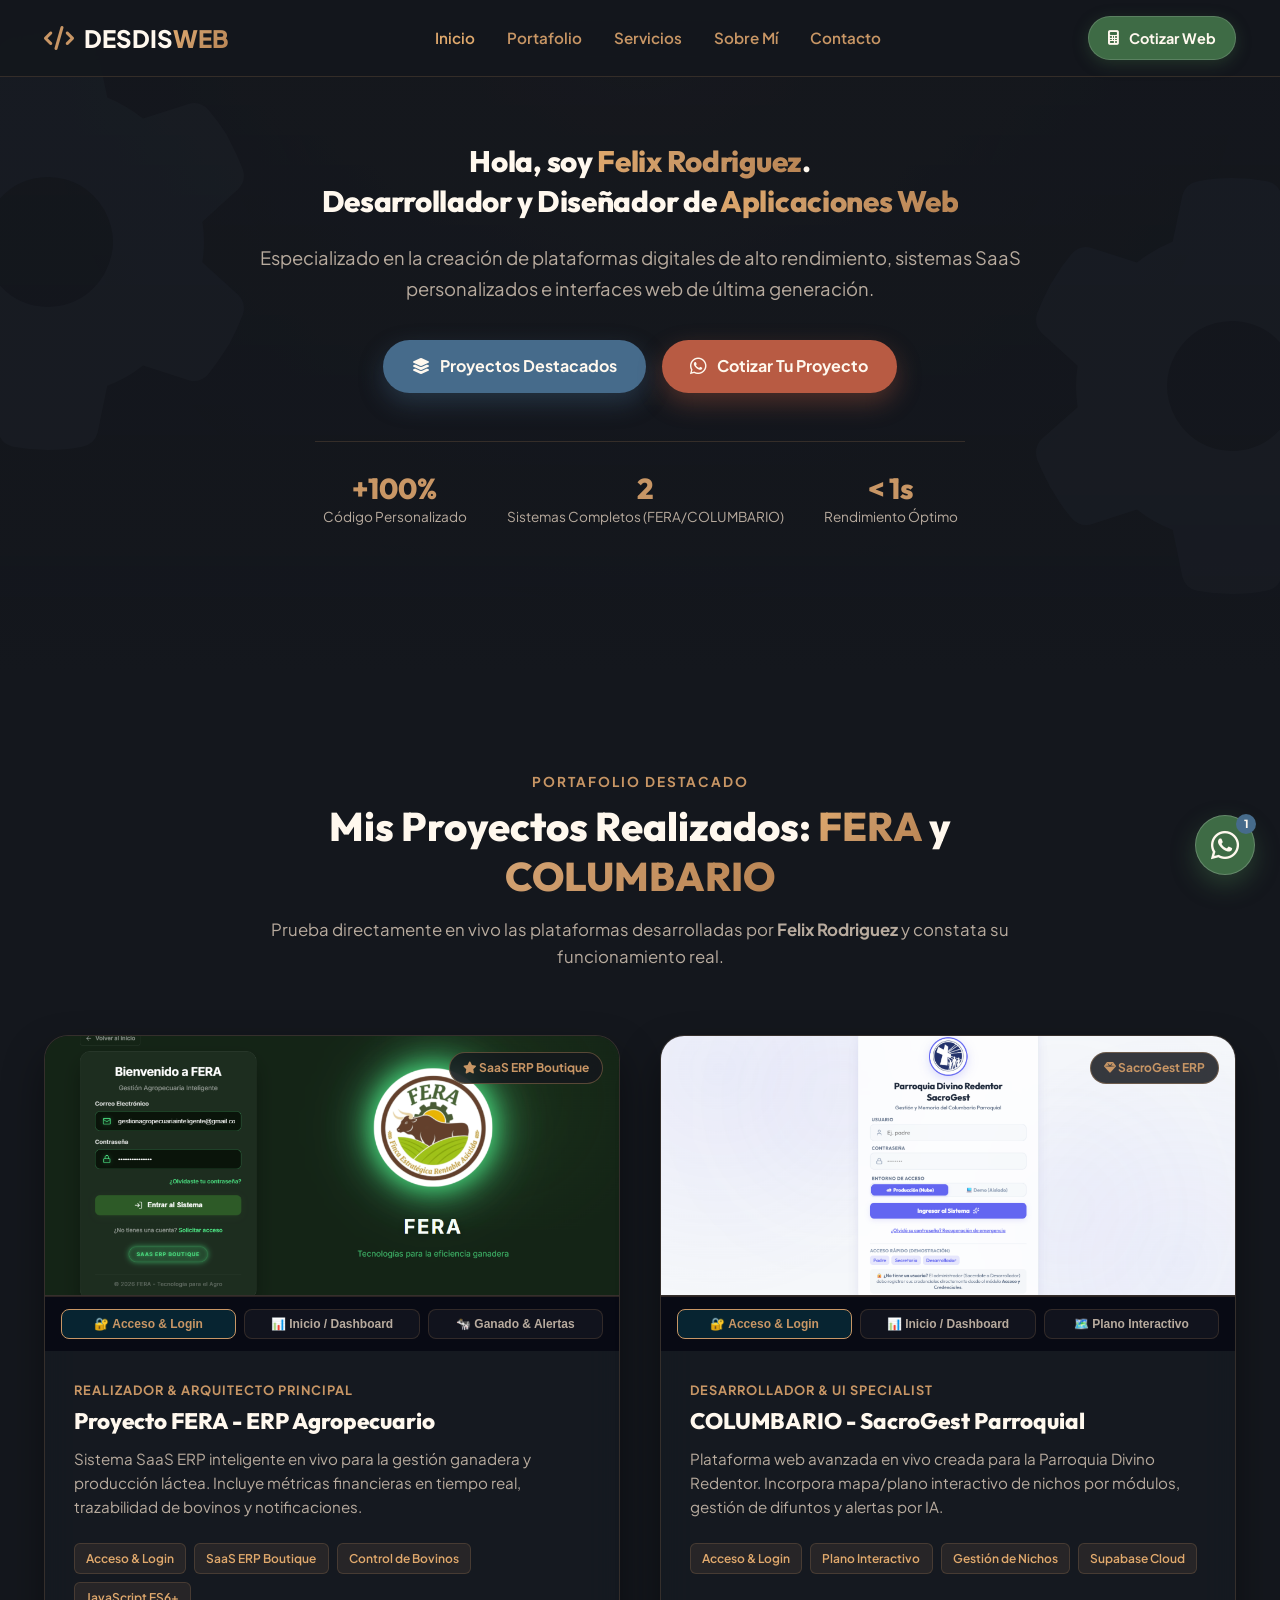
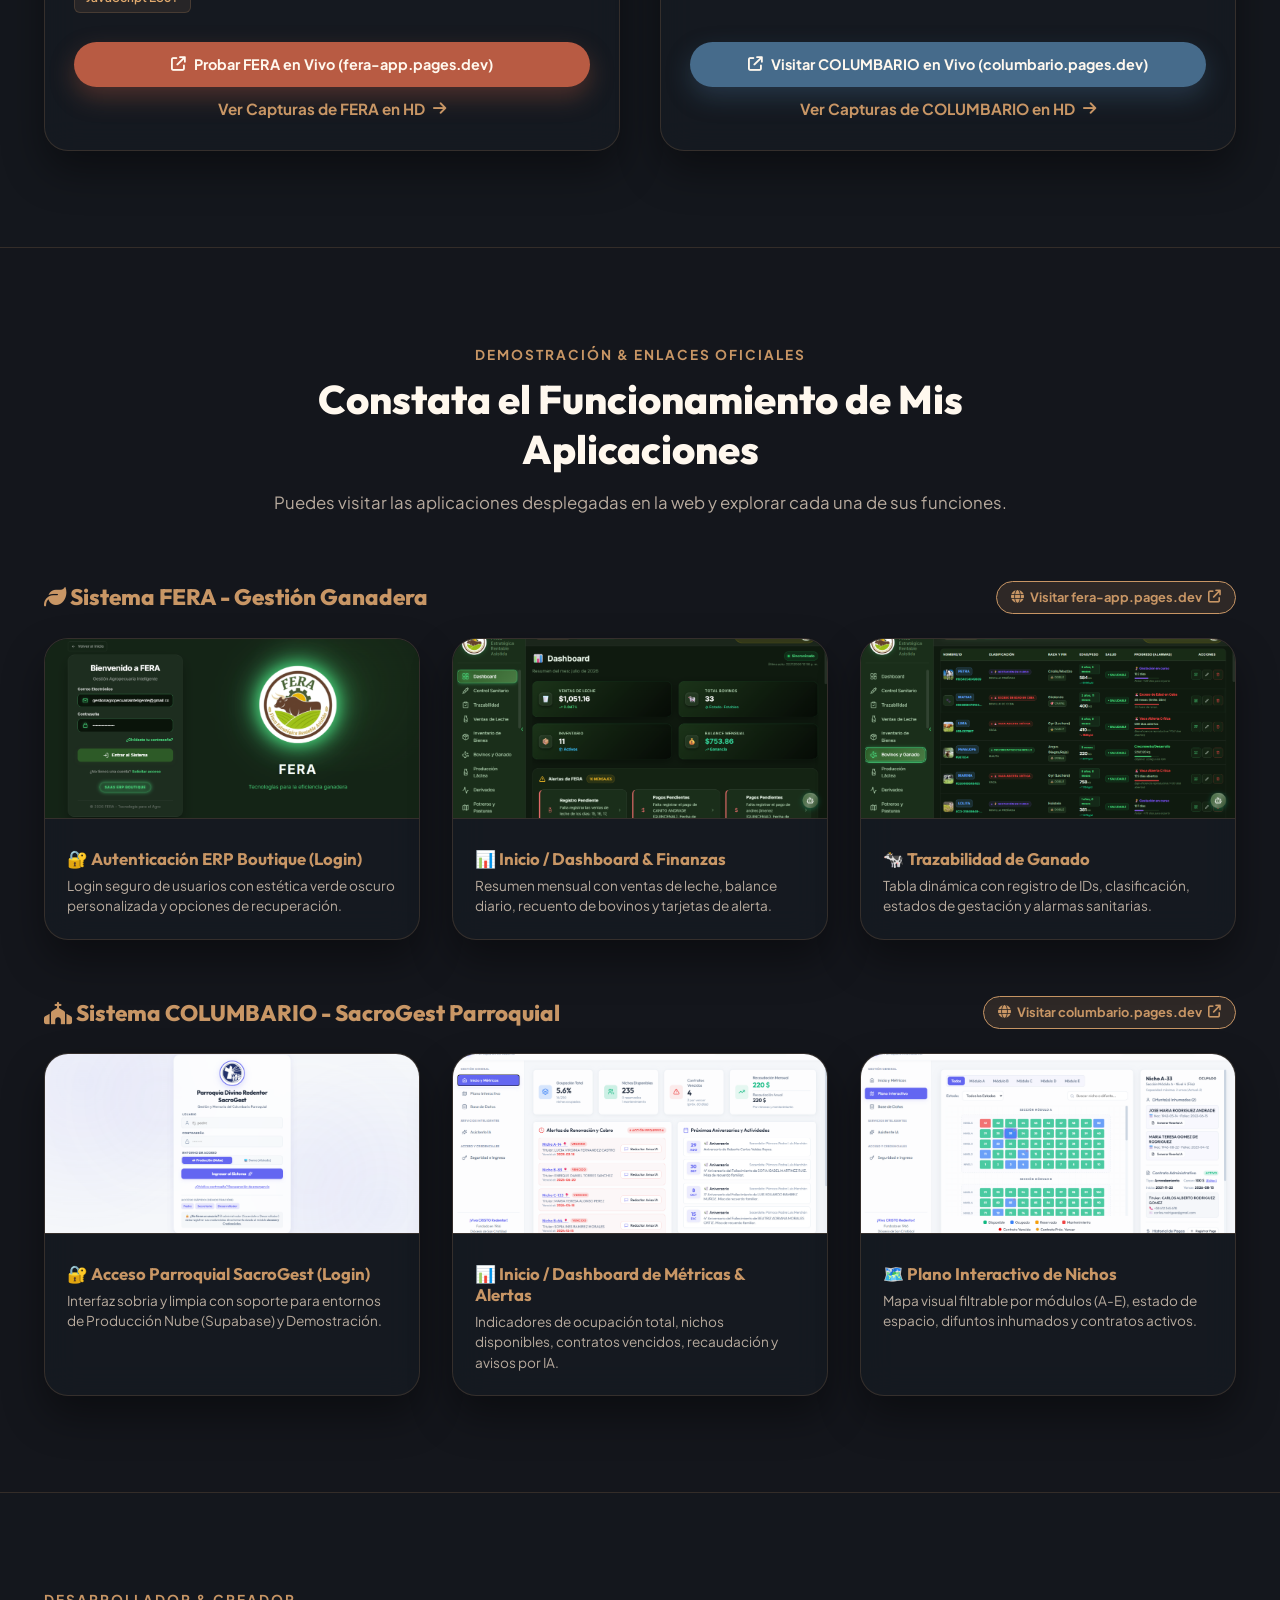
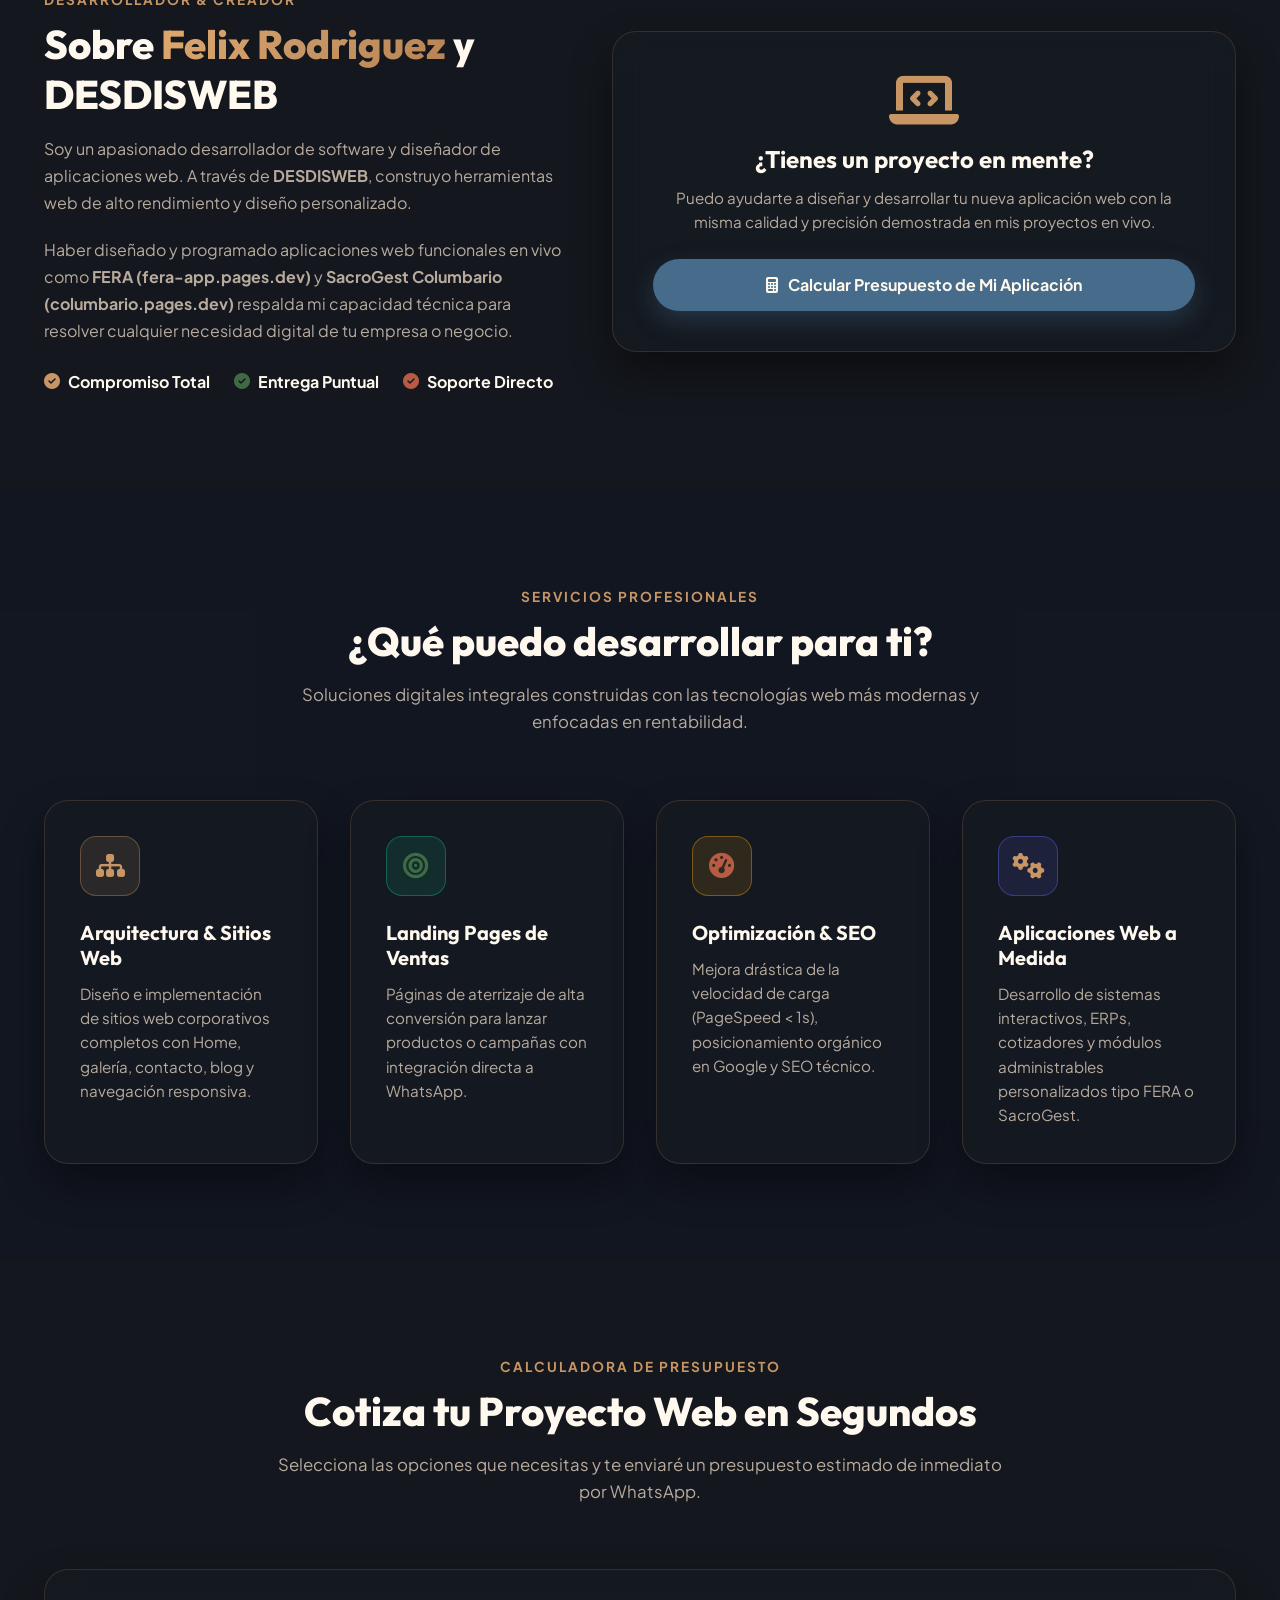
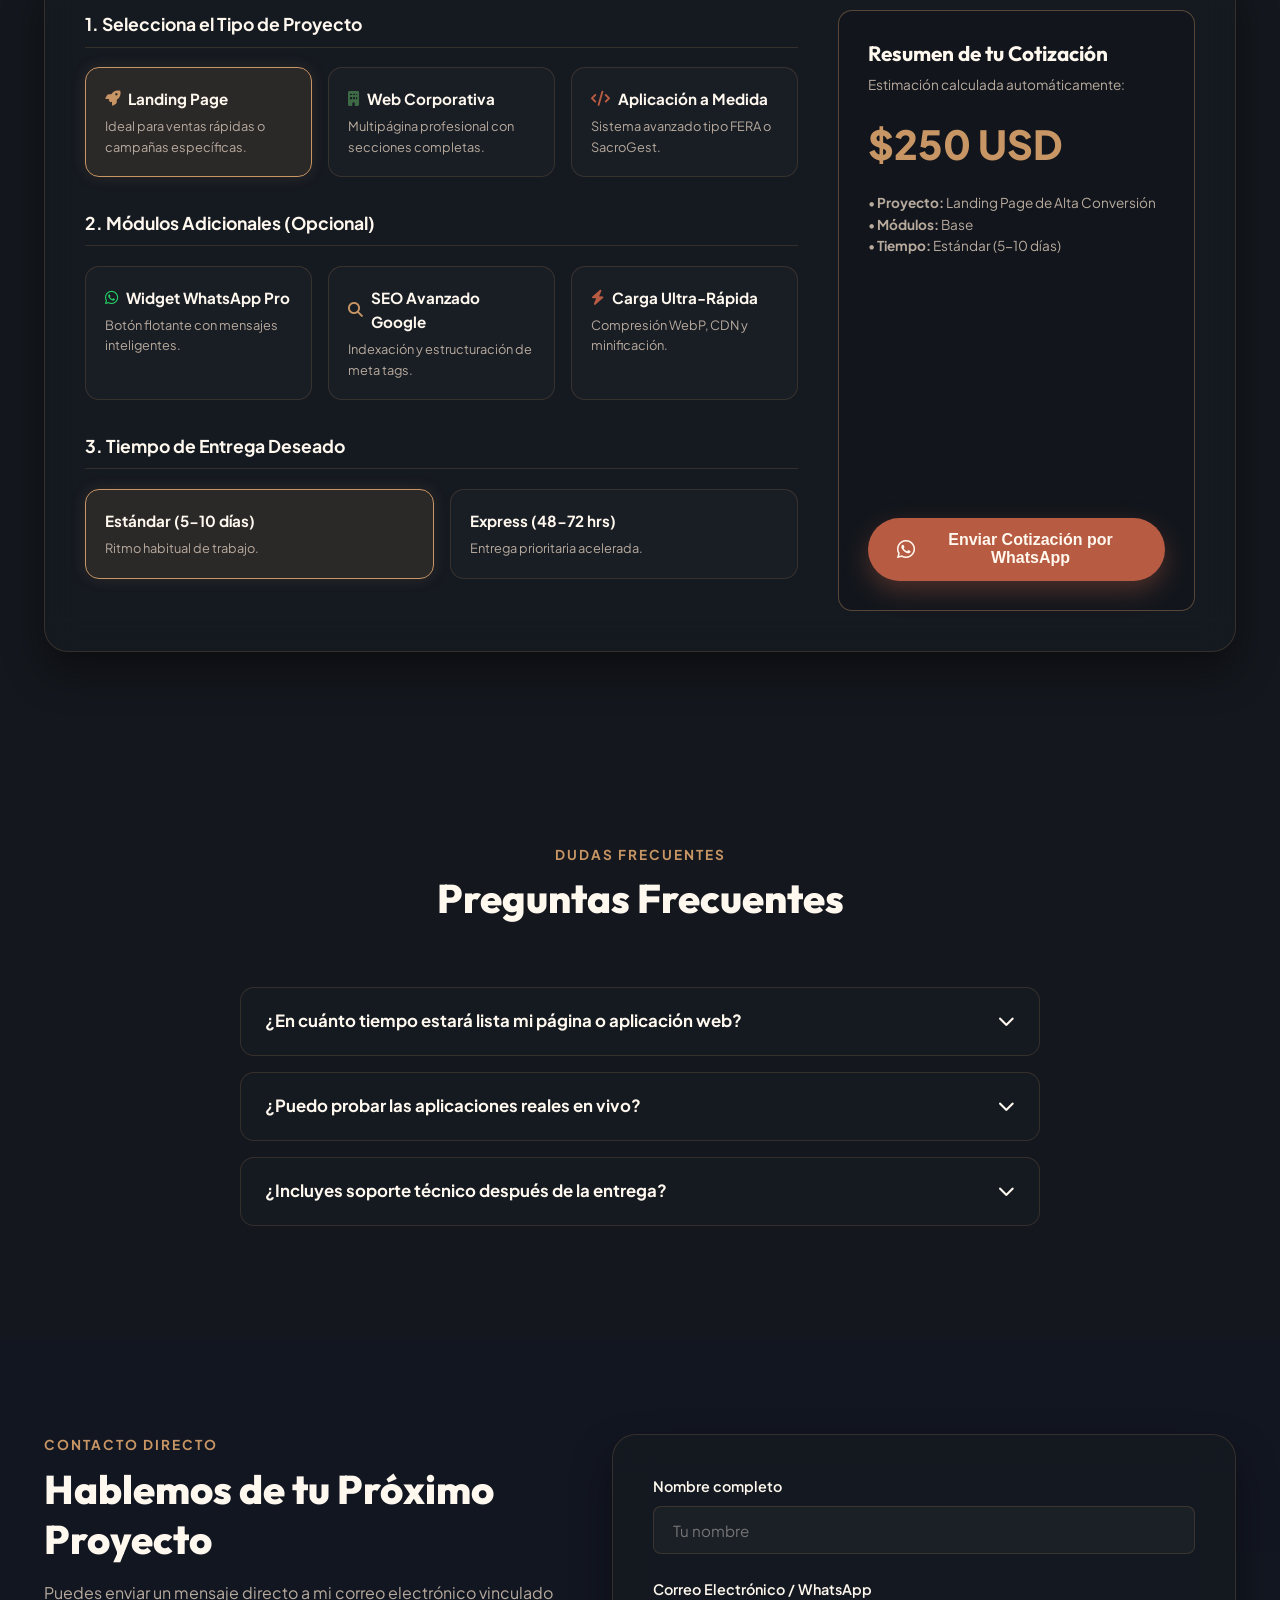
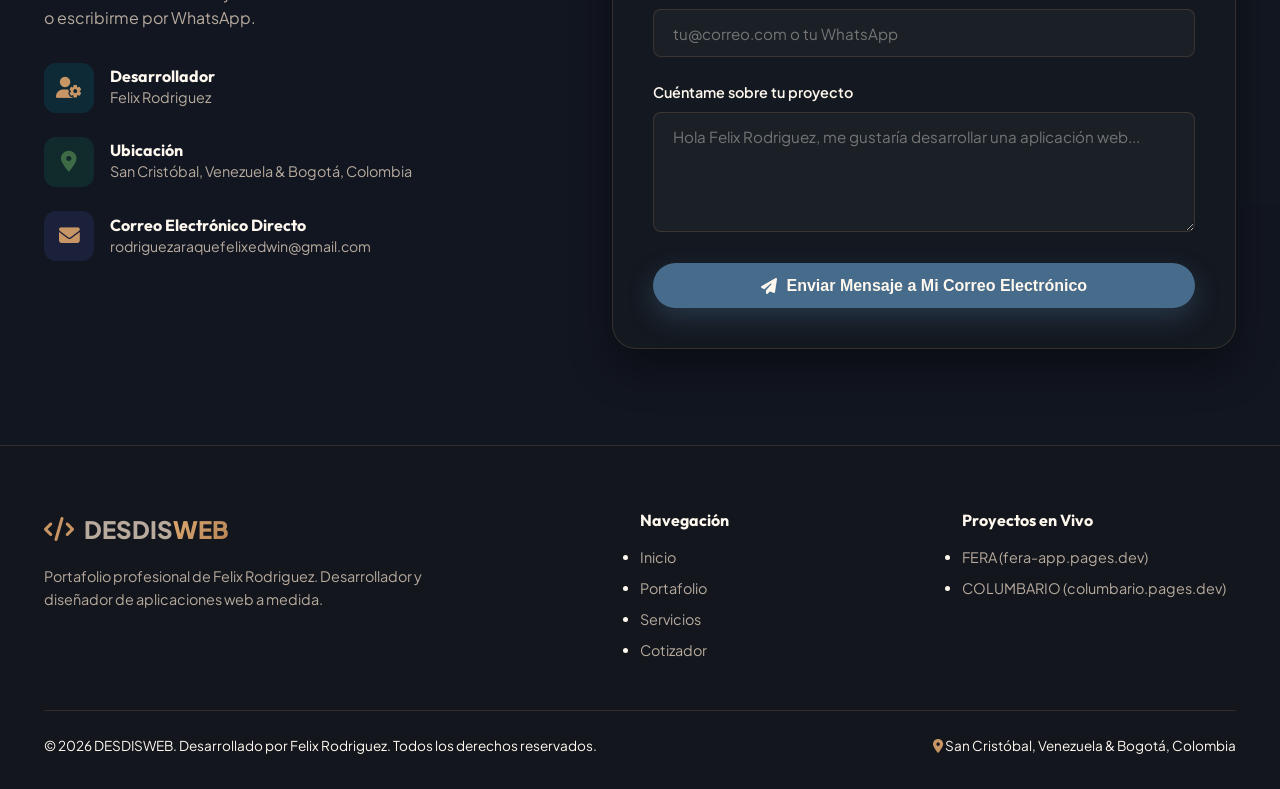
==== commit 27b03536: "Actualizar URL de redirección a felix.github.io" ====
--- a/index.html
+++ b/index.html
@@ -674,7 +674,7 @@
             <!-- Campos Ocultos FormSubmit -->
             <input type="hidden" name="_captcha" value="false">
             <input type="hidden" name="_subject" value="Nuevo Mensaje de Contacto - DESDISWEB (Felix Rodriguez)">
-            <input type="hidden" name="_next" value="https://cratire.github.io/desdisweb/index.html?success=true#contacto">
+            <input type="hidden" name="_next" value="https://felix.github.io/desdisweb/index.html?success=true#contacto">
             <input type="hidden" name="_template" value="table">
 
             <div class="form-group">
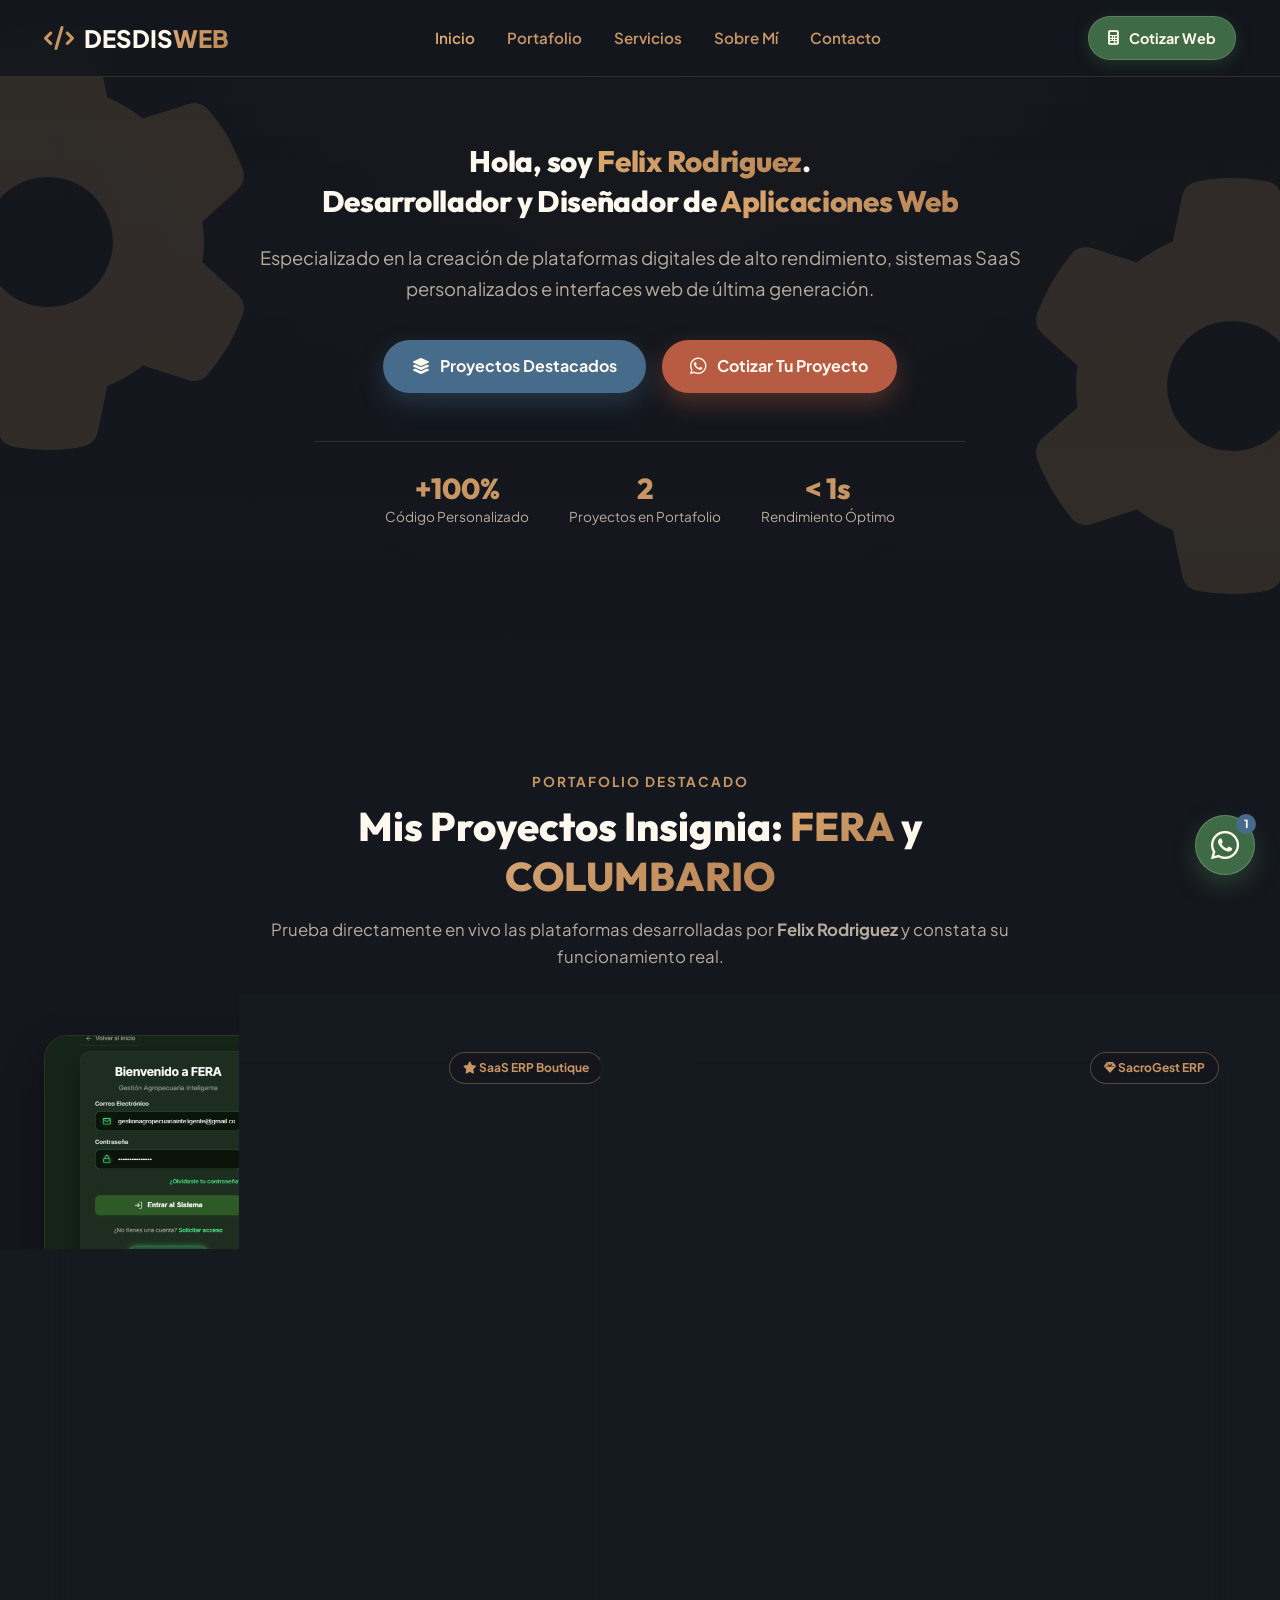
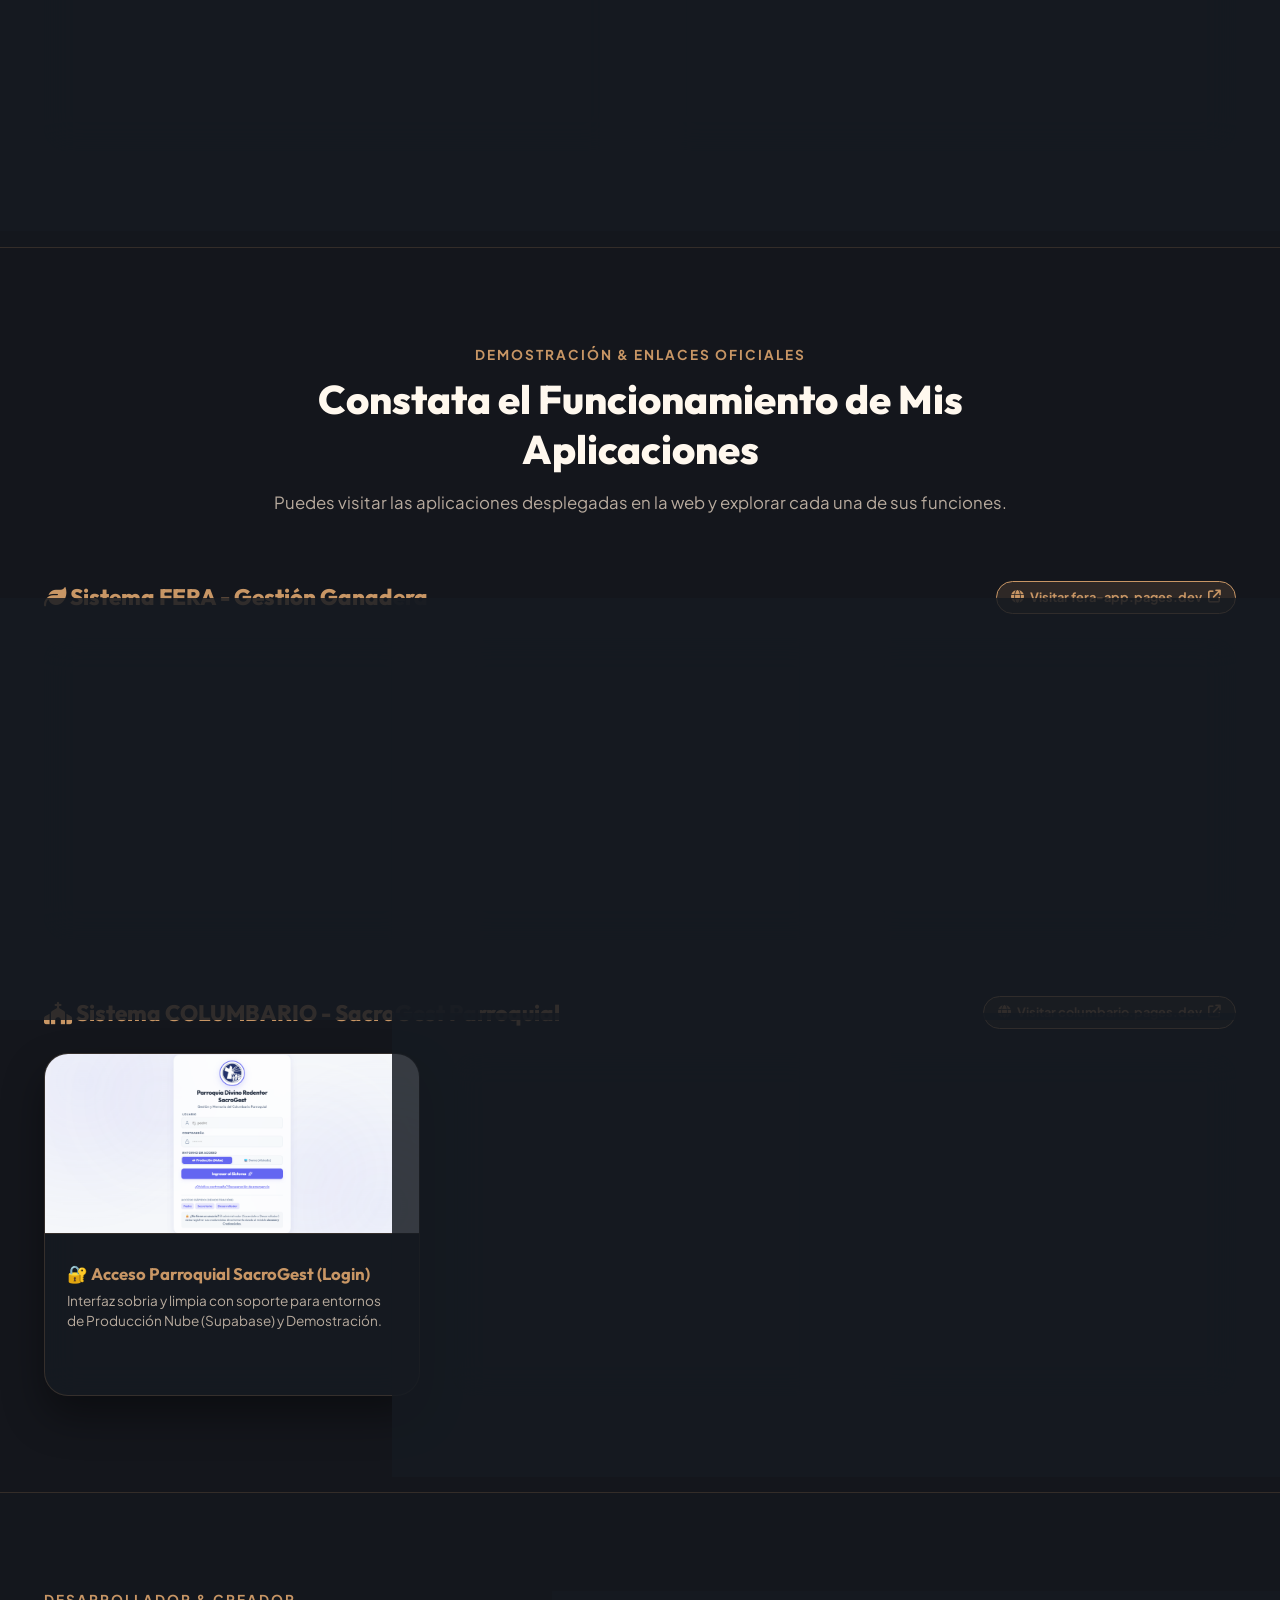
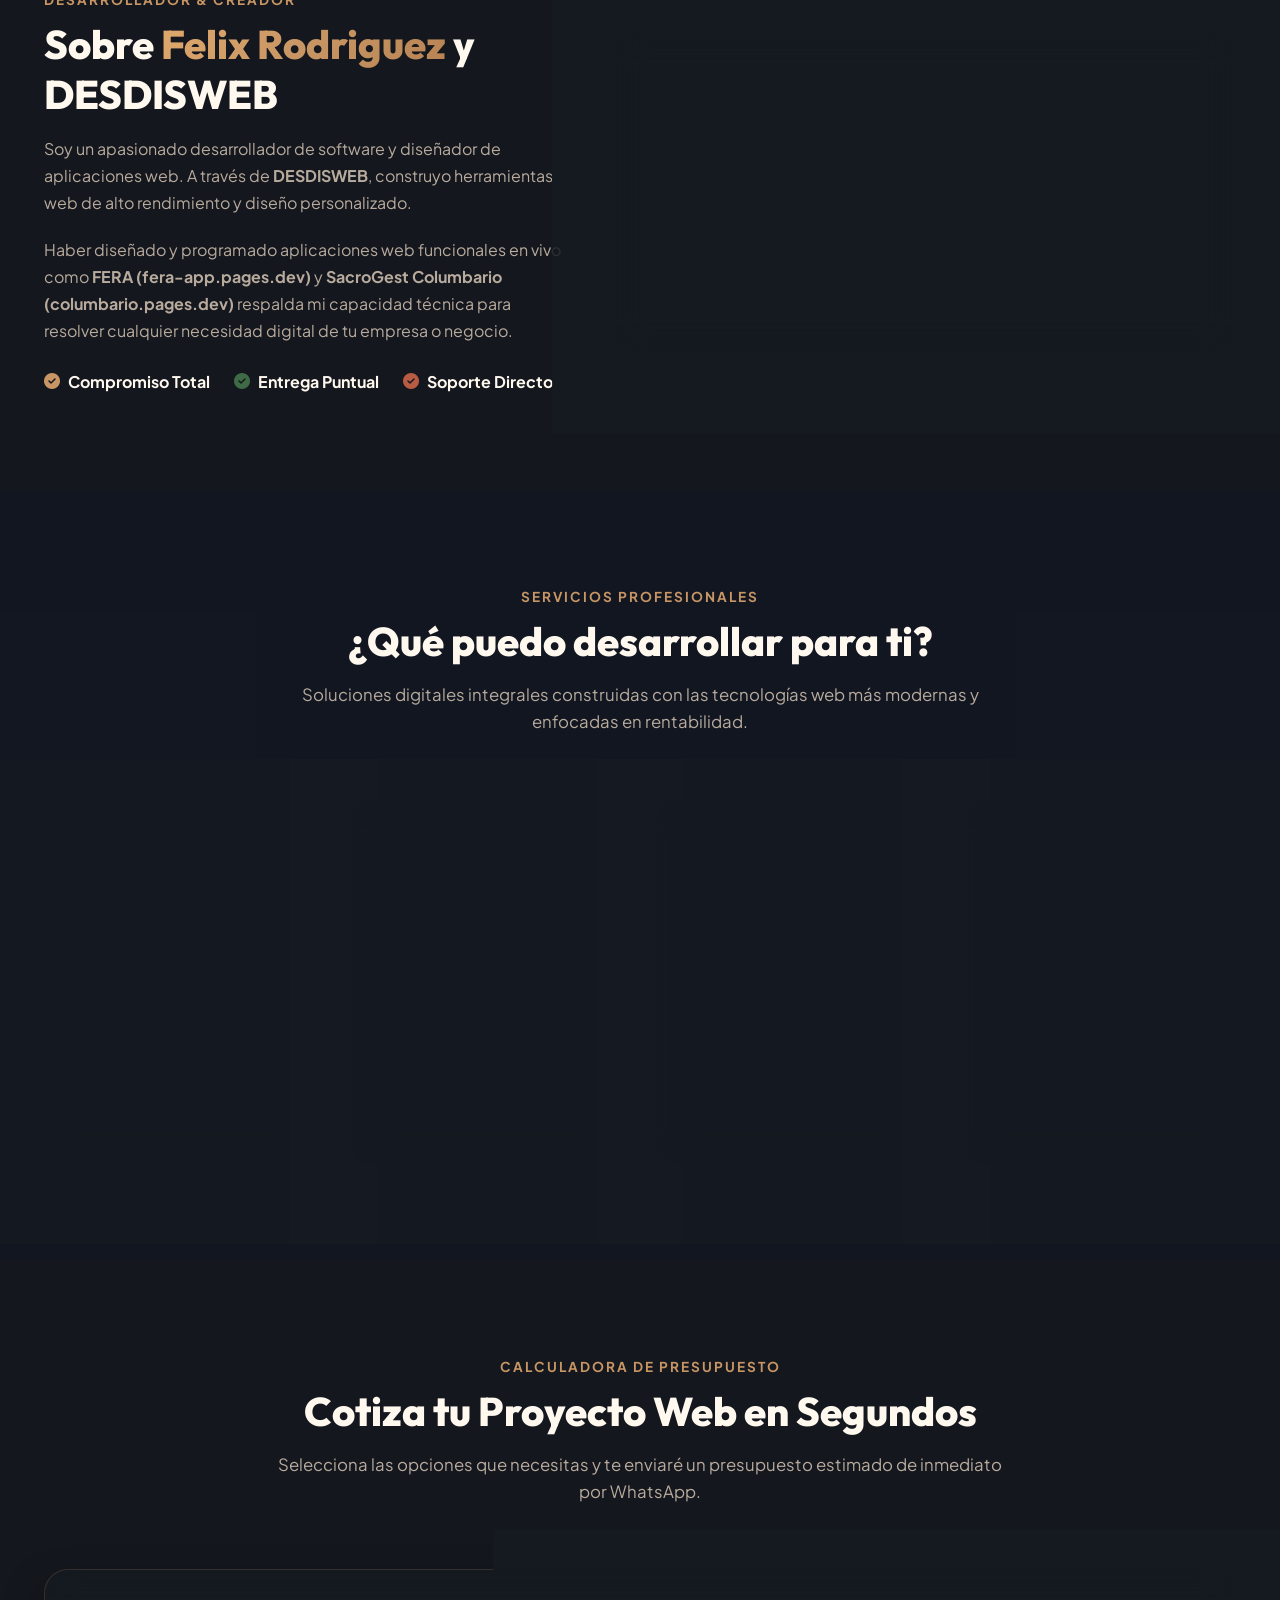
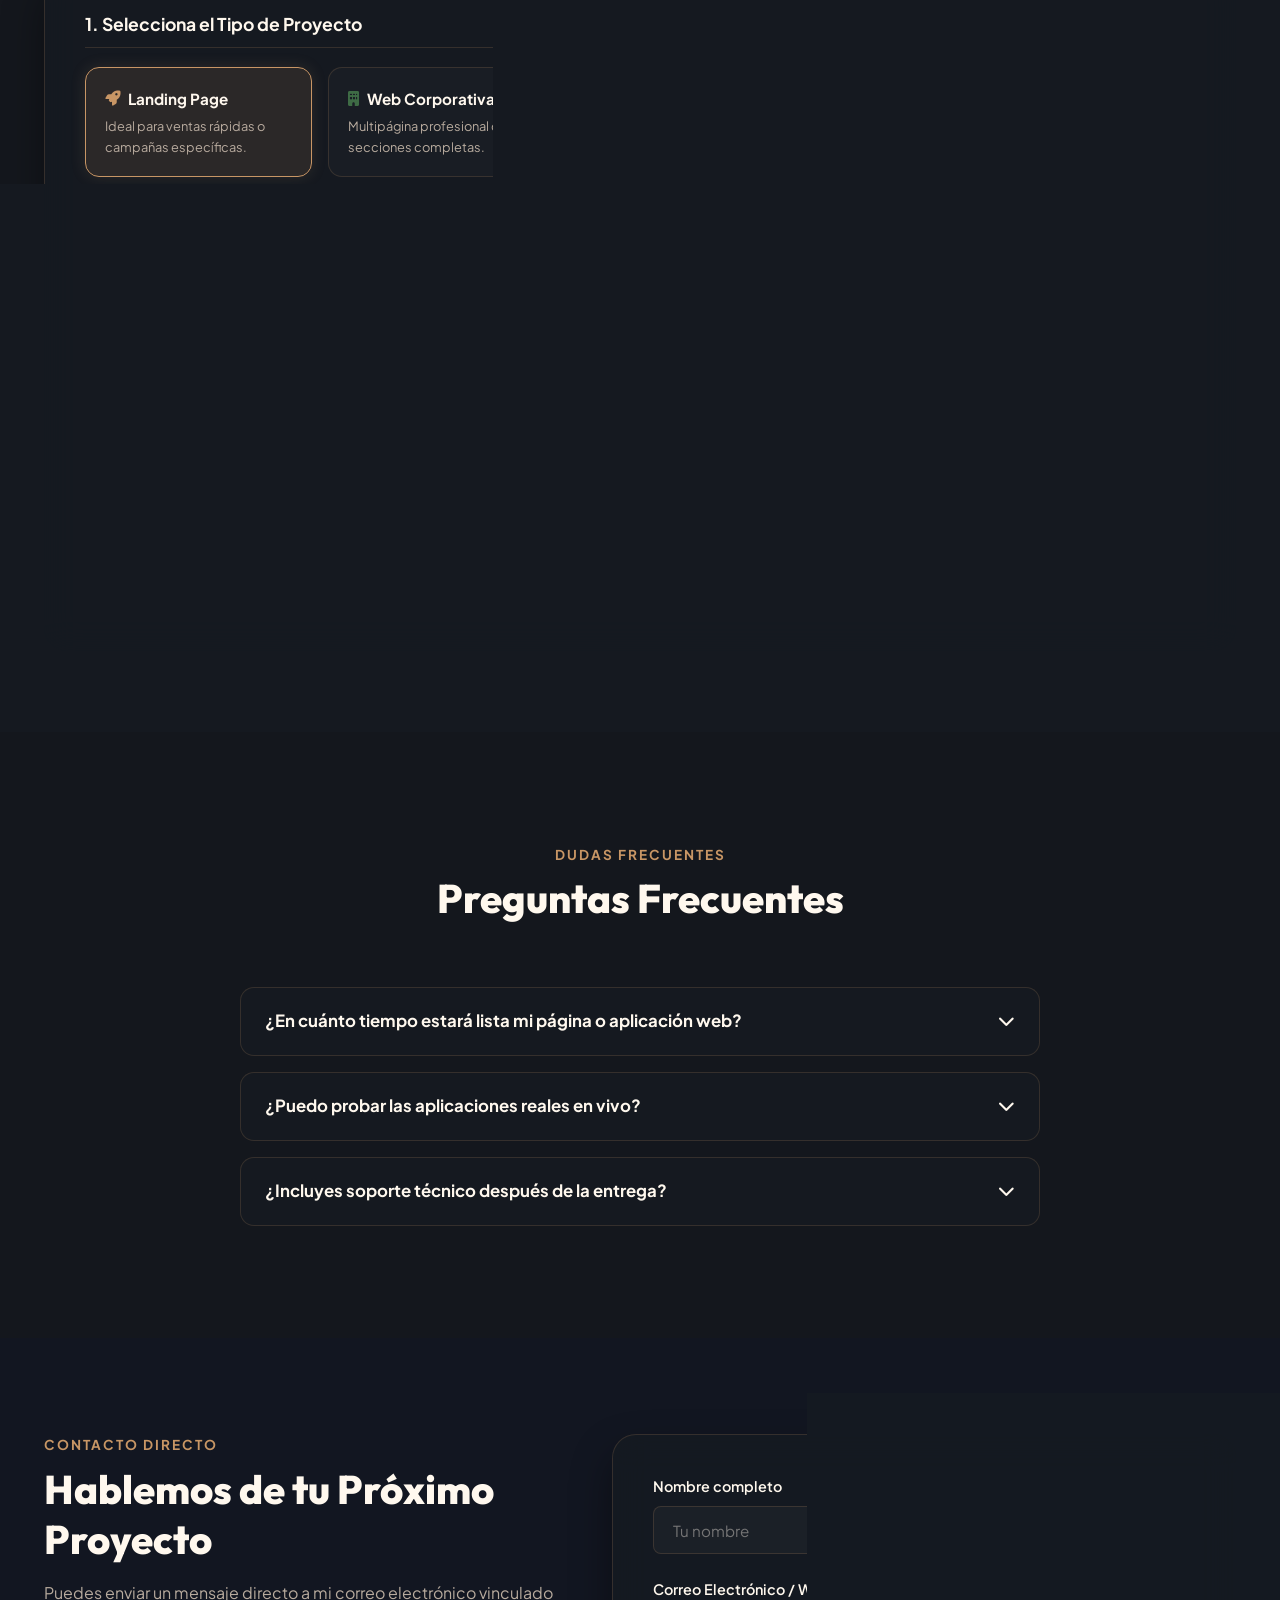
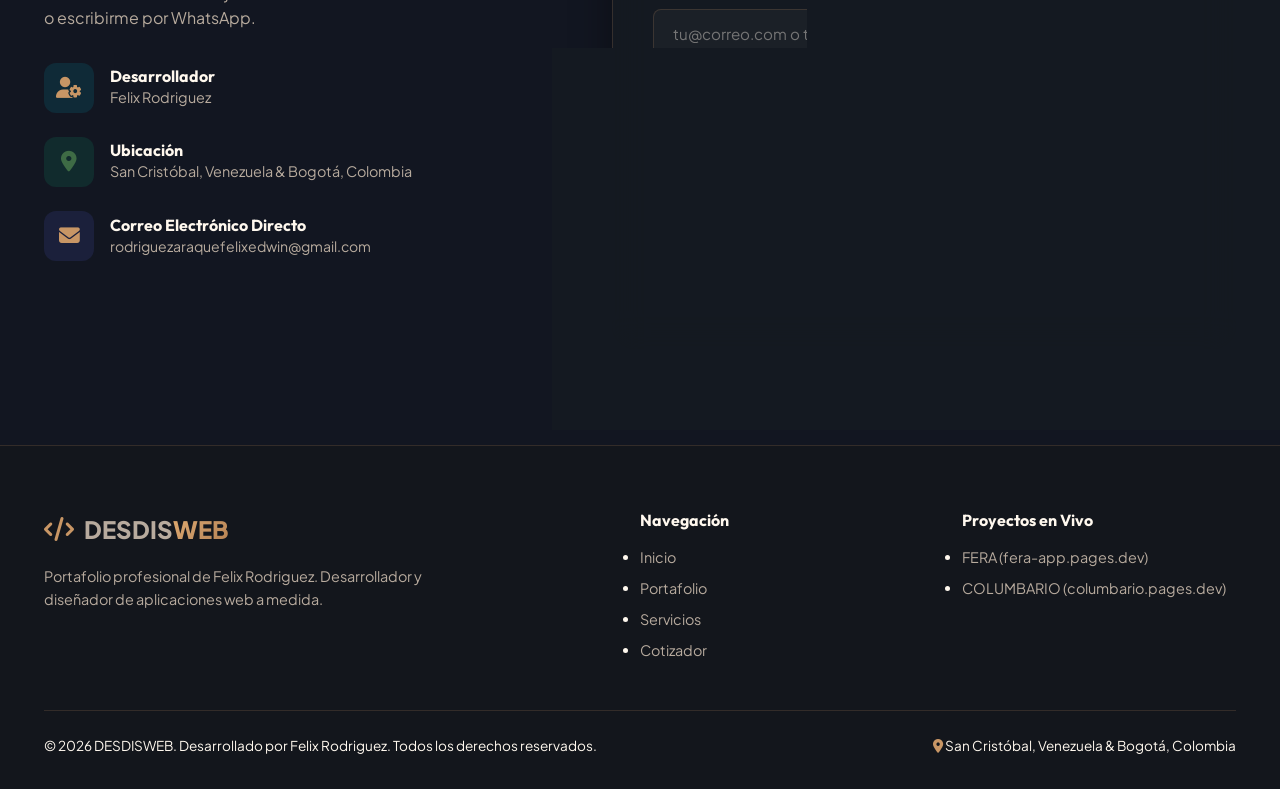
==== commit f7215c48: "Actualizar textos, visibilidad de tuercas en hero, centrar iconos de tarjetas y URL a fera-app.githu" ====
--- a/index.html
+++ b/index.html
@@ -160,7 +160,7 @@
           </div>
           <div class="stat-item">
             <h4>2</h4>
-            <p>Sistemas Completos (FERA/COLUMBARIO)</p>
+            <p>Proyectos en Portafolio</p>
           </div>
           <div class="stat-item">
             <h4>&lt; 1s</h4>
@@ -182,7 +182,7 @@
     <div class="container">
       <div class="section-title-wrapper">
         <span class="section-tag">Portafolio Destacado</span>
-        <h2 class="section-title">Mis Proyectos Realizados: <span class="gradient-text">FERA</span> y <span class="gradient-gold">COLUMBARIO</span></h2>
+        <h2 class="section-title">Mis Proyectos Insignia: <span class="gradient-text">FERA</span> y <span class="gradient-gold">COLUMBARIO</span></h2>
         <p class="section-subtitle">
           Prueba directamente en vivo las plataformas desarrolladas por <strong>Felix Rodriguez</strong> y constata su funcionamiento real.
         </p>
@@ -674,7 +674,7 @@
             <!-- Campos Ocultos FormSubmit -->
             <input type="hidden" name="_captcha" value="false">
             <input type="hidden" name="_subject" value="Nuevo Mensaje de Contacto - DESDISWEB (Felix Rodriguez)">
-            <input type="hidden" name="_next" value="https://felix.github.io/desdisweb/index.html?success=true#contacto">
+            <input type="hidden" name="_next" value="https://fera-app.github.io/desdisweb/index.html?success=true#contacto">
             <input type="hidden" name="_template" value="table">
 
             <div class="form-group">
--- a/css/styles.css
+++ b/css/styles.css
@@ -253,8 +253,8 @@
 .hero-section .fa-cog {
   position: absolute;
   font-size: 26rem;
-  opacity: 0.25;
-  color: #242933;
+  opacity: 0.16;
+  color: var(--accent-copper);
   animation: rotateCogs 14s linear infinite;
   z-index: 2;
   pointer-events: none;
@@ -598,6 +598,10 @@
 
 .service-card {
   padding: 2.2rem;
+  display: flex;
+  flex-direction: column;
+  align-items: center;
+  text-align: center;
 }
 
 .service-icon-wrapper {
@@ -611,7 +615,7 @@
   justify-content: center;
   font-size: 1.6rem;
   color: var(--accent-copper);
-  margin-bottom: 1.5rem;
+  margin: 0 auto 1.5rem auto;
 }
 
 .service-title {
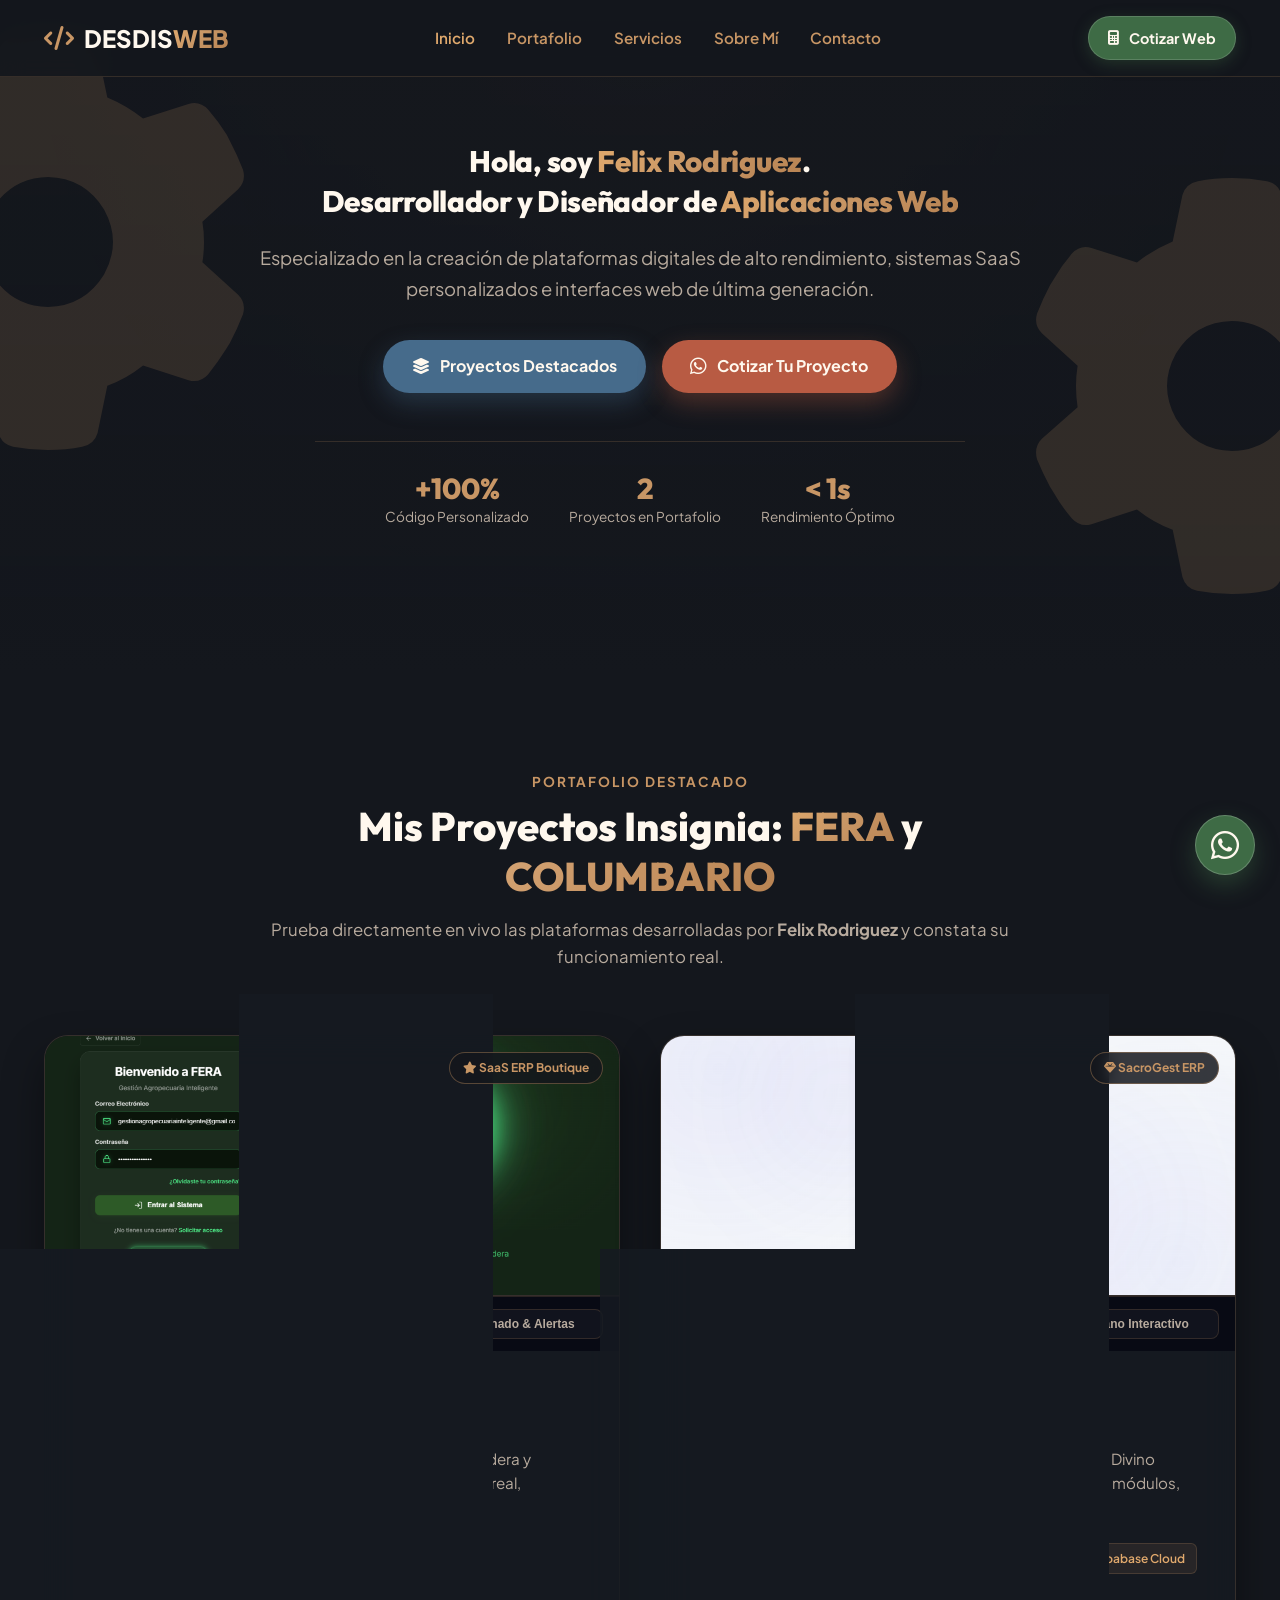
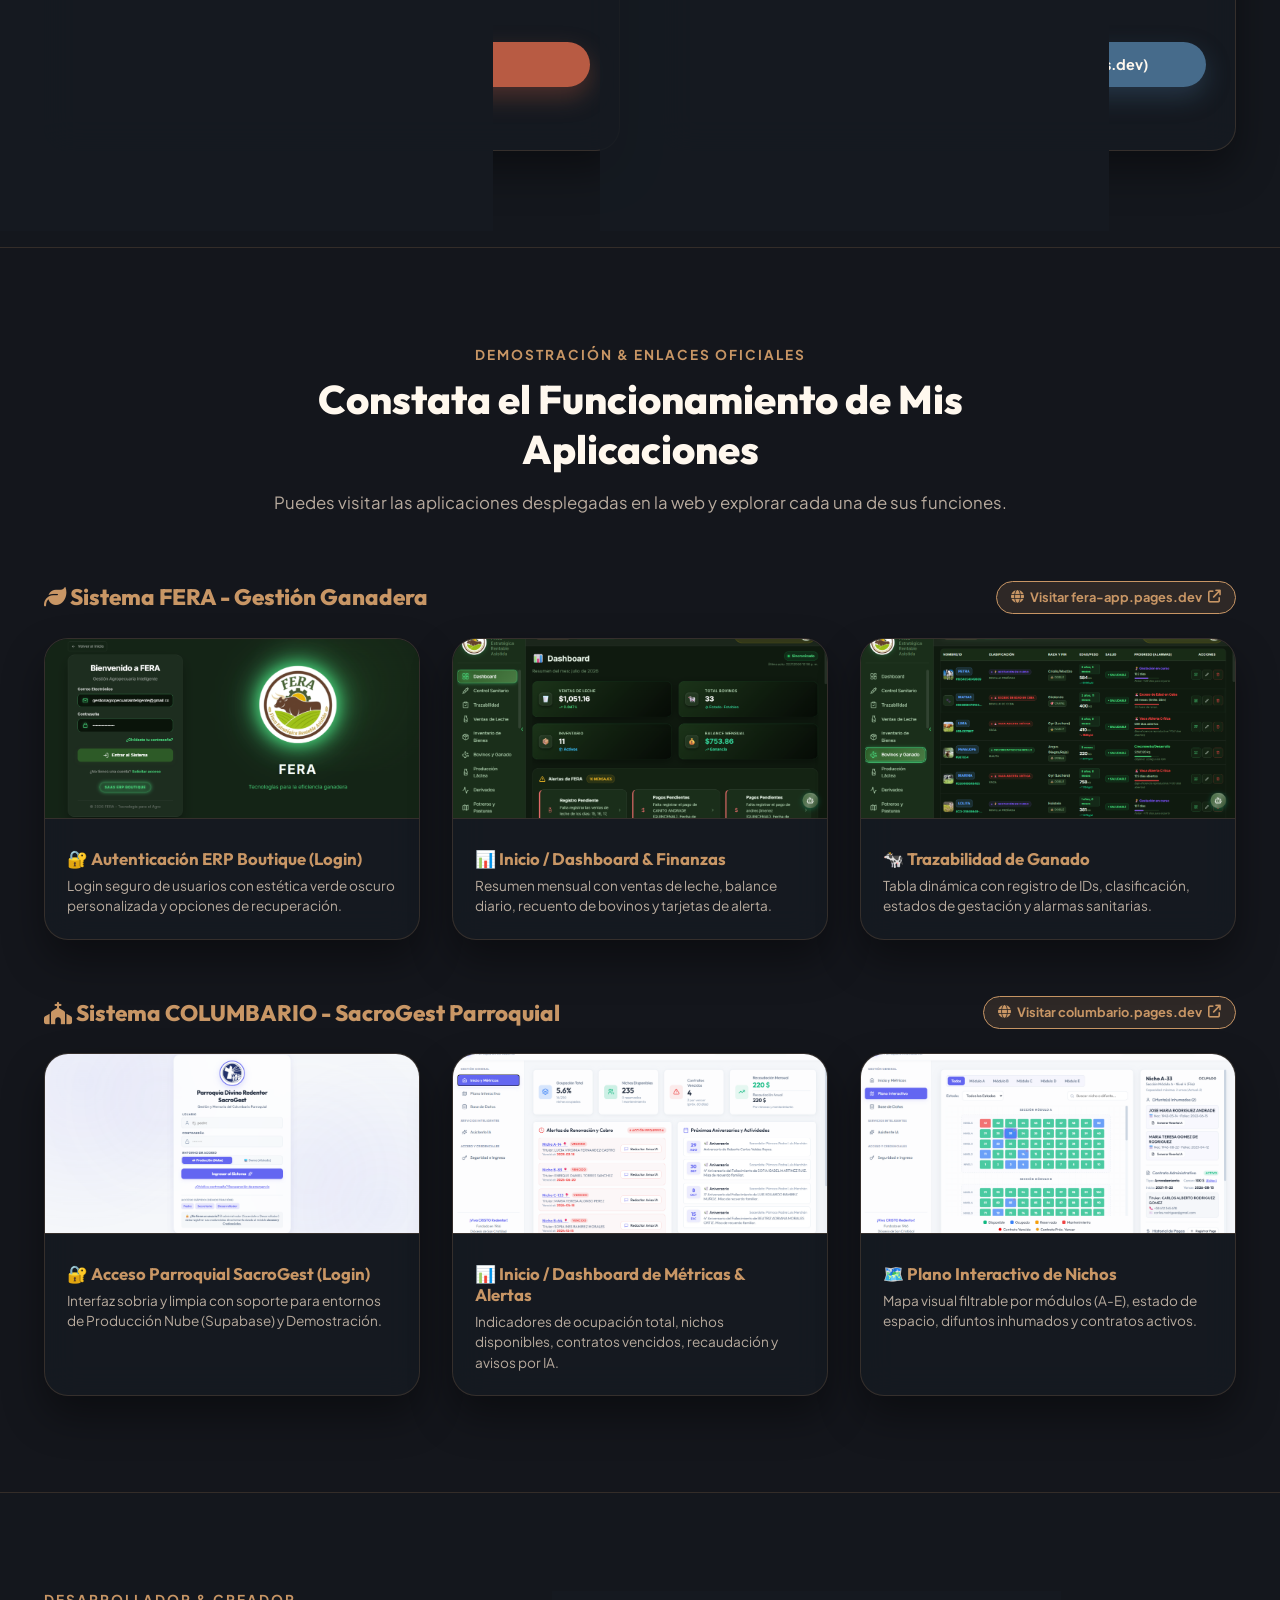
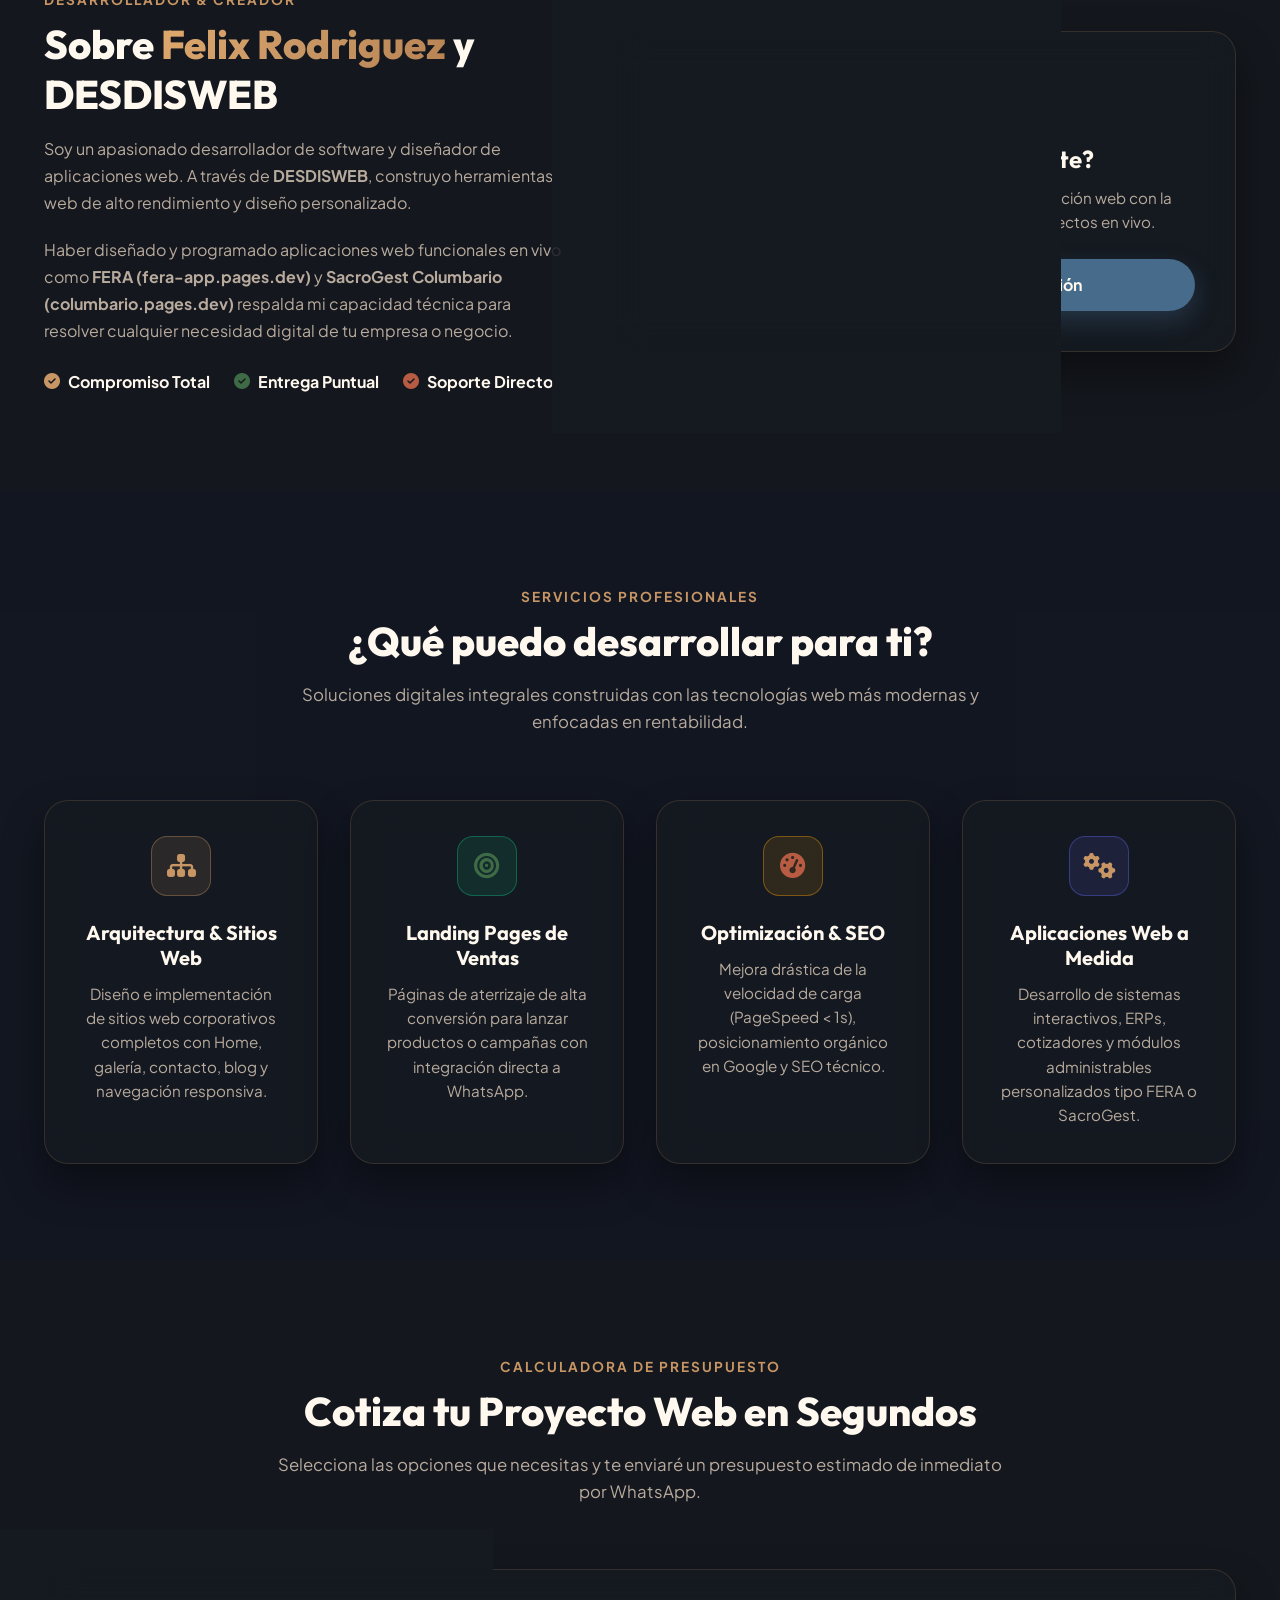
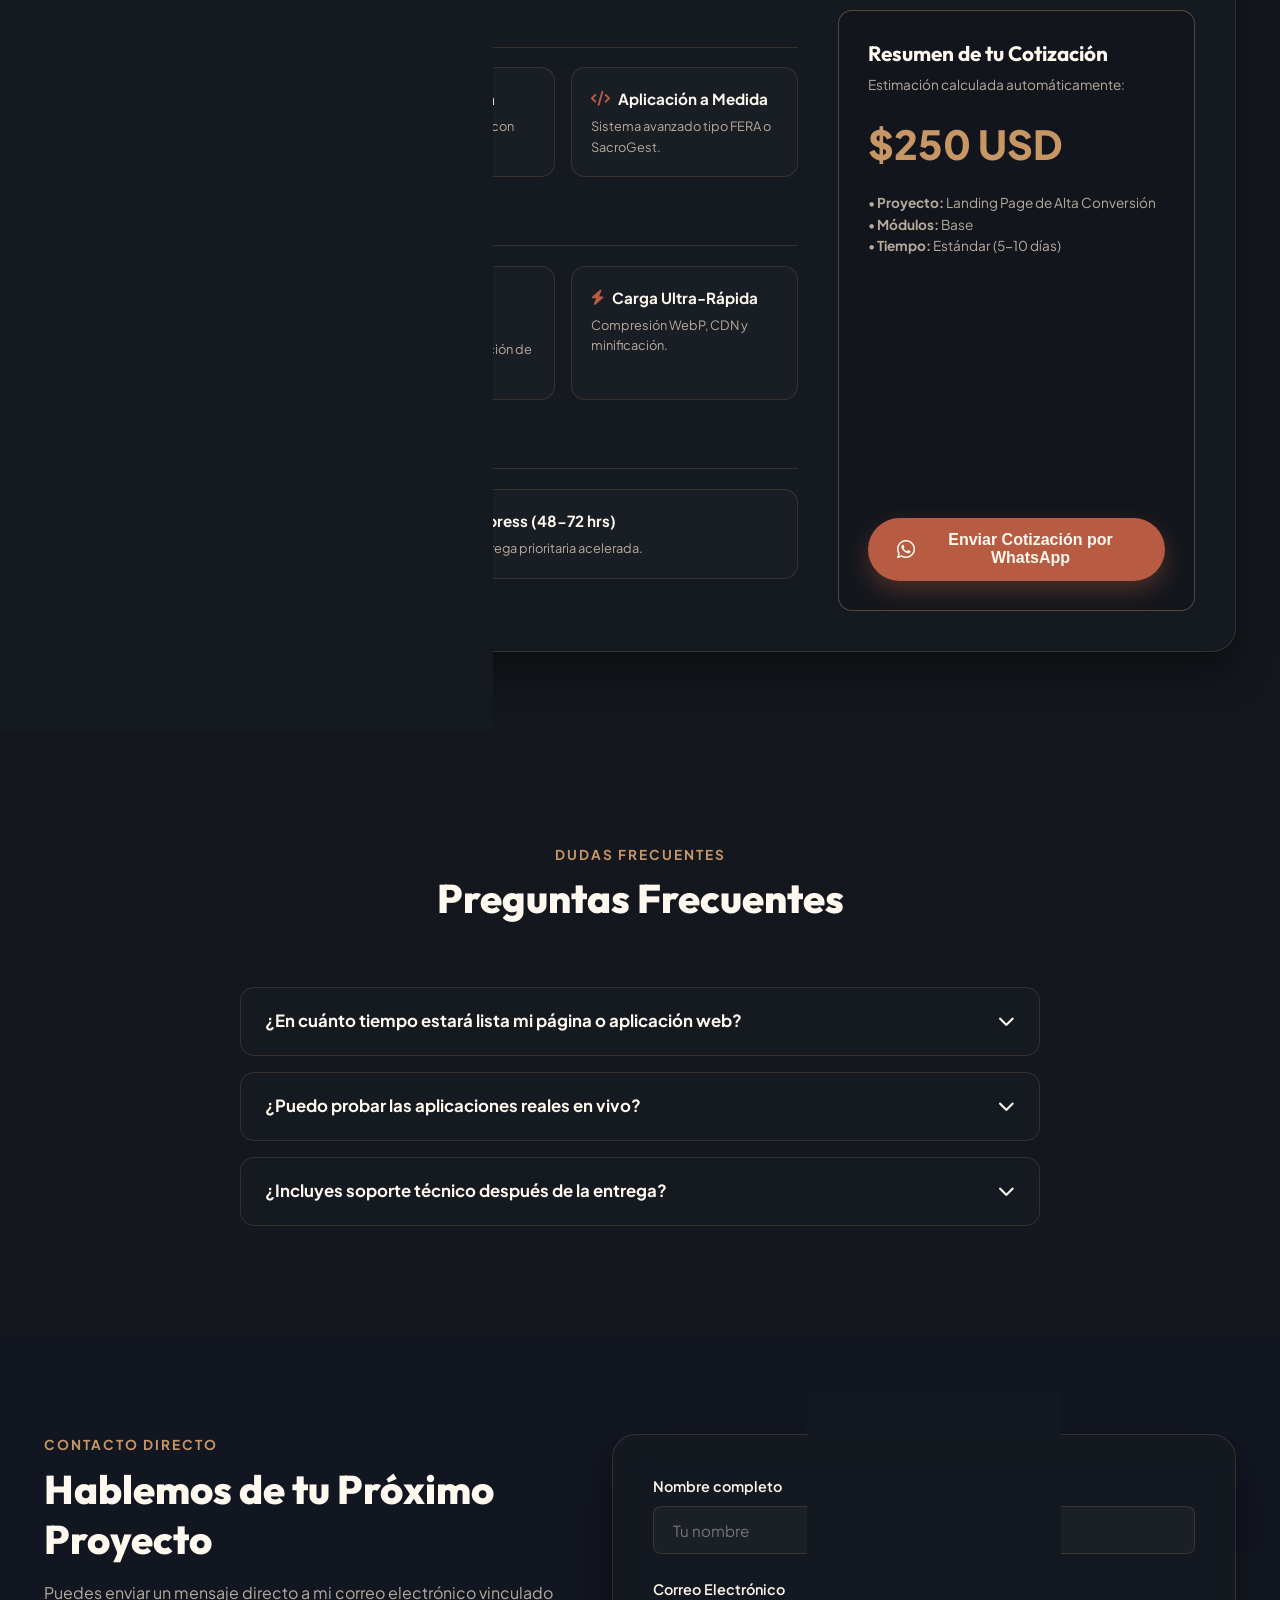
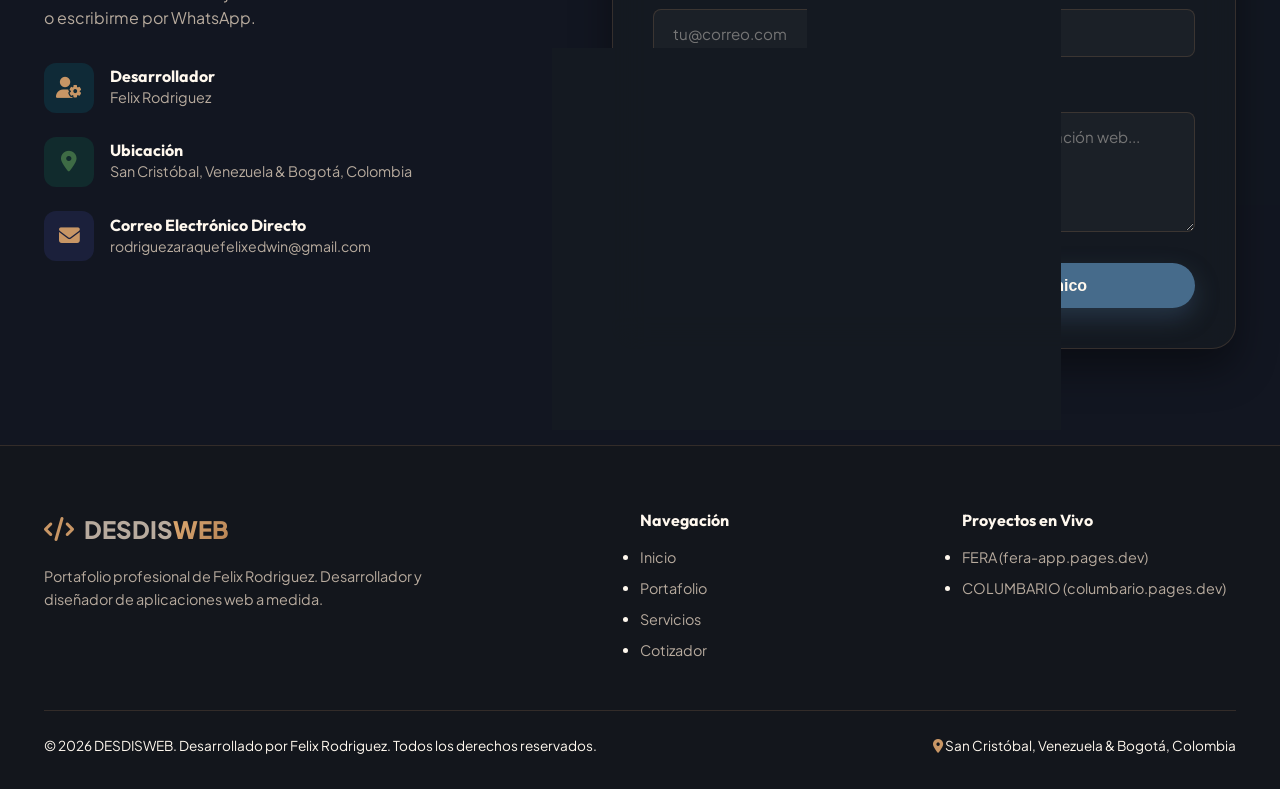
==== commit b0e5dc8f: "Actualizar etiqueta de correo y eliminar insignia numerica de WhatsApp flotante" ====
--- a/index.html
+++ b/index.html
@@ -683,8 +683,8 @@
             </div>
 
             <div class="form-group">
-              <label for="form-email">Correo Electrónico / WhatsApp</label>
-              <input type="text" id="form-email" name="email" class="form-control" placeholder="tu@correo.com o tu WhatsApp" required>
+              <label for="form-email">Correo Electrónico</label>
+              <input type="text" id="form-email" name="email" class="form-control" placeholder="tu@correo.com" required>
             </div>
 
             <div class="form-group">
@@ -746,7 +746,6 @@
   <!-- FLOATING WHATSAPP BUTTON -->
   <a href="https://wa.me/573156000174?text=Hola%20Felix%20Rodriguez,%20vi%20tu%20portafolio%20de%20aplicaciones%20web%20y%20quiero%20cotizar%20un%20proyecto" class="whatsapp-float" target="_blank" aria-label="Chat por WhatsApp">
     <i class="fa-brands fa-whatsapp"></i>
-    <span class="whatsapp-badge">1</span>
   </a>
 
   <!-- PROJECT DETAILS MODAL CON ENLACES EN VIVO -->
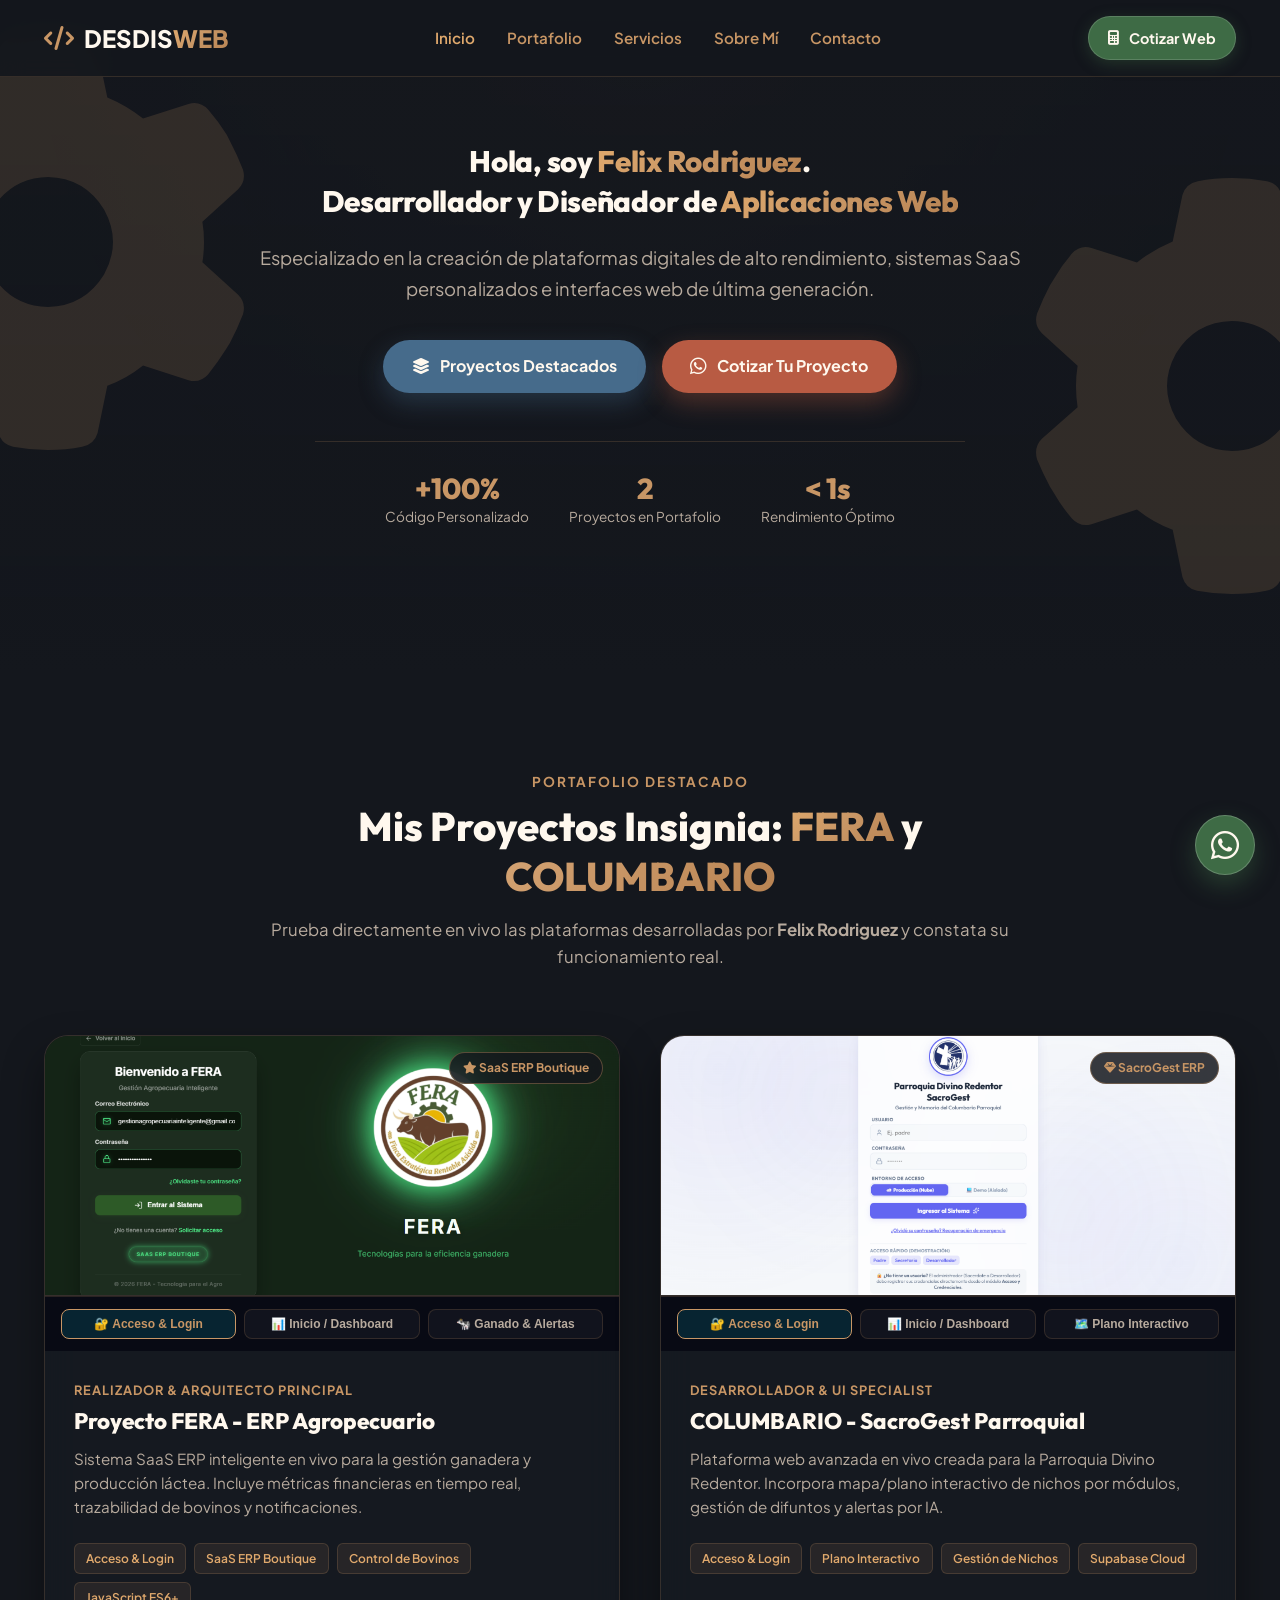
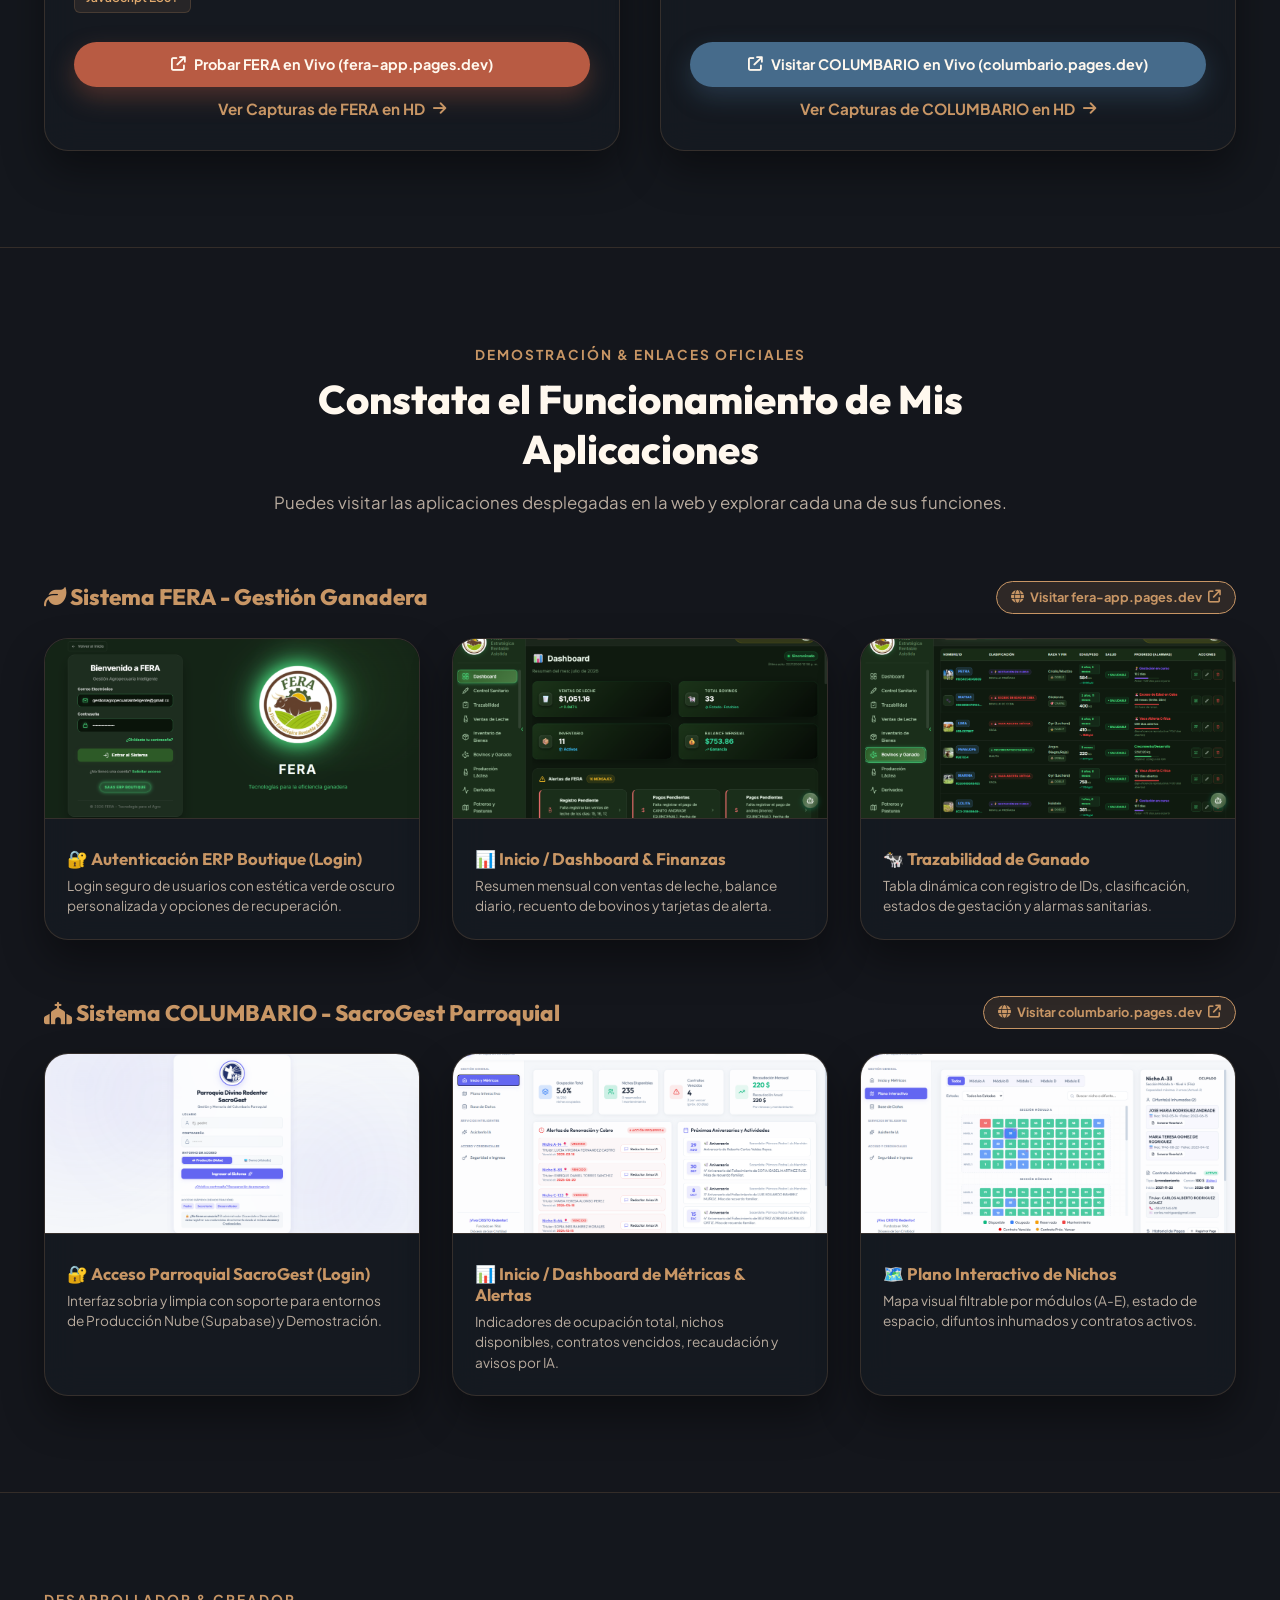
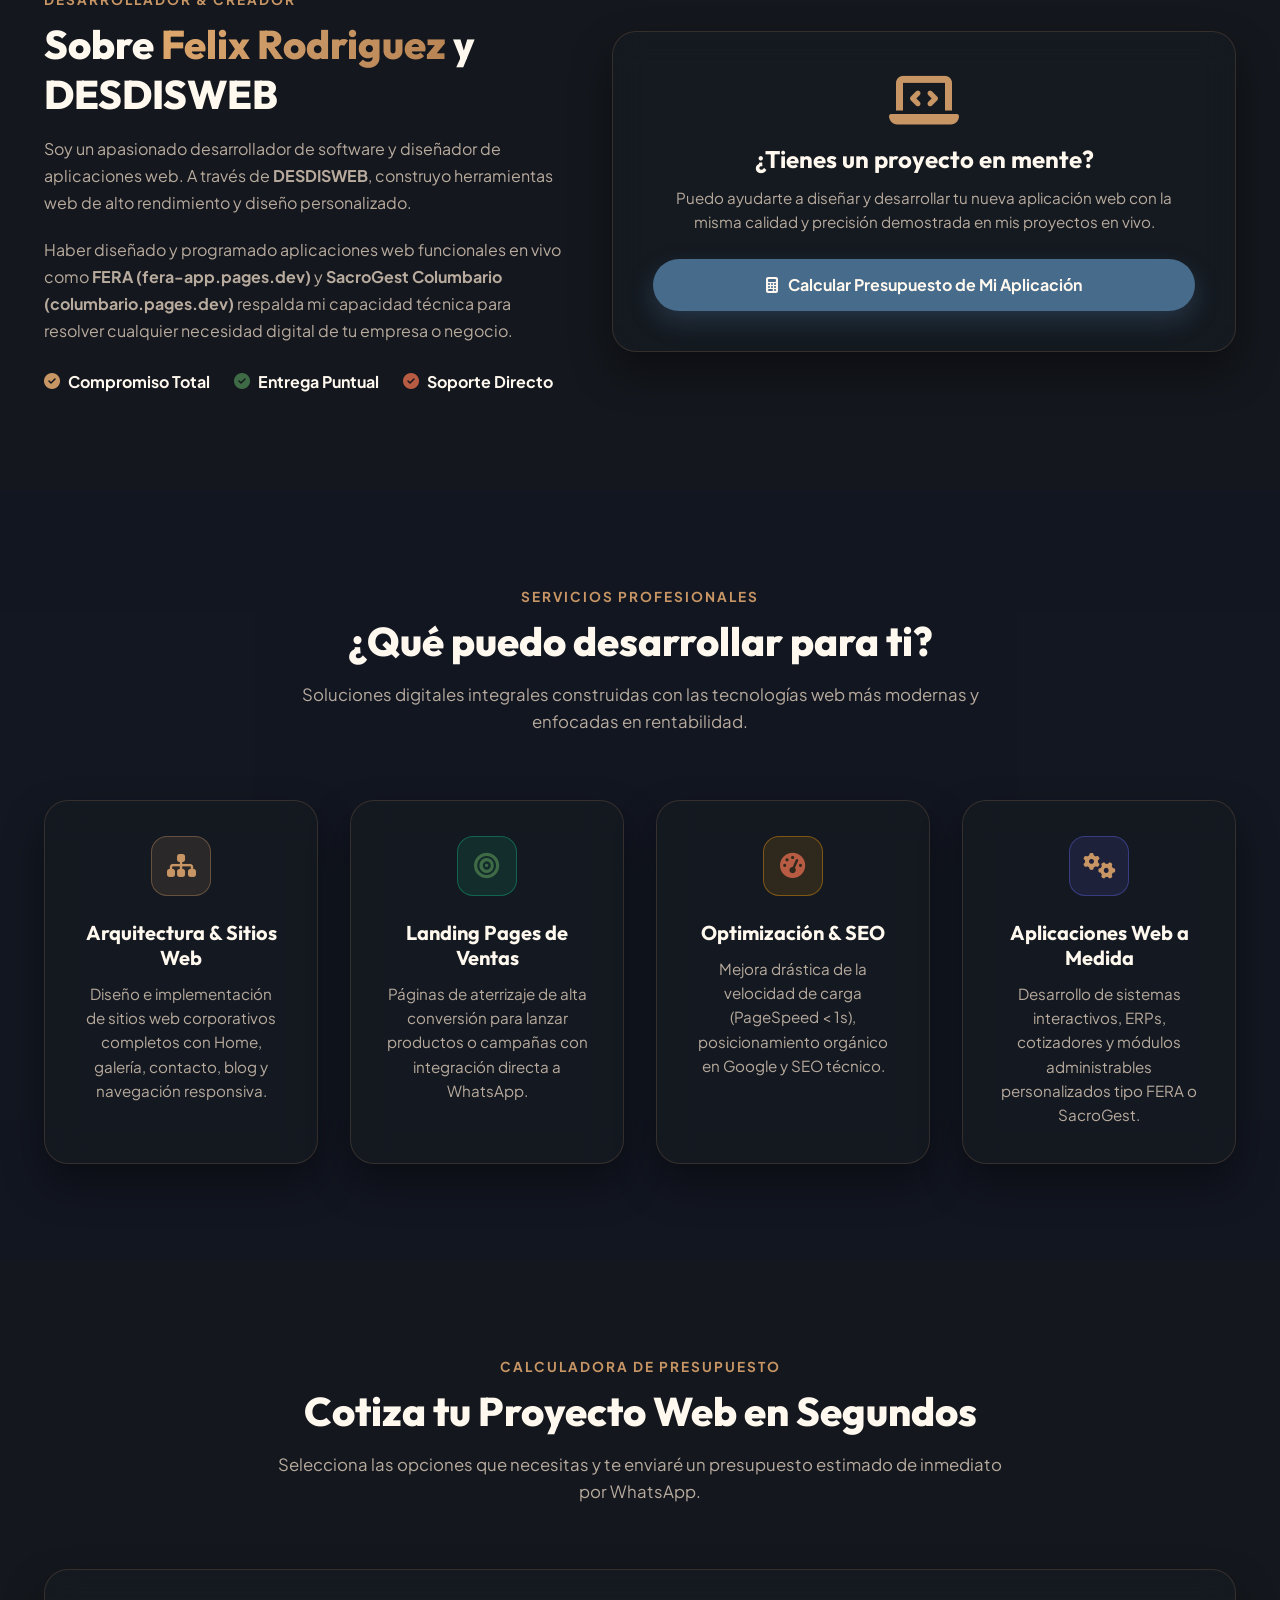
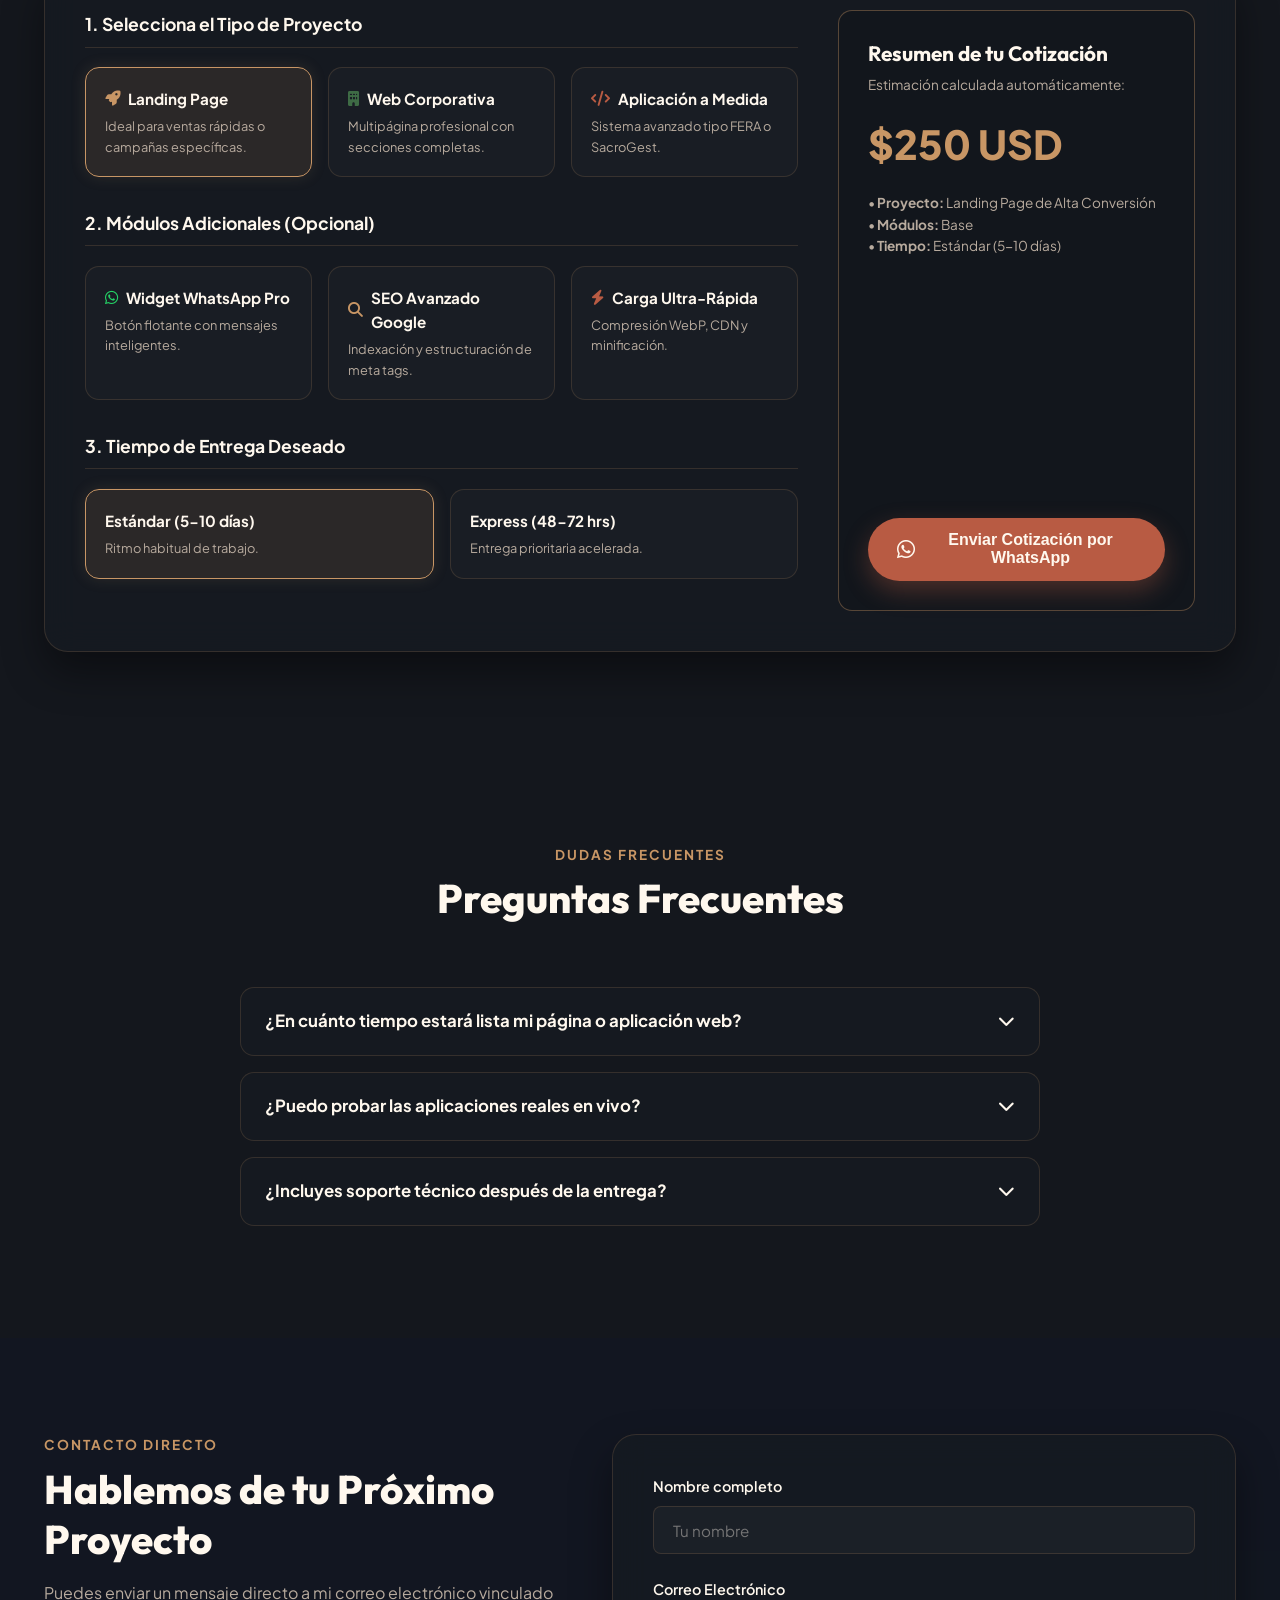
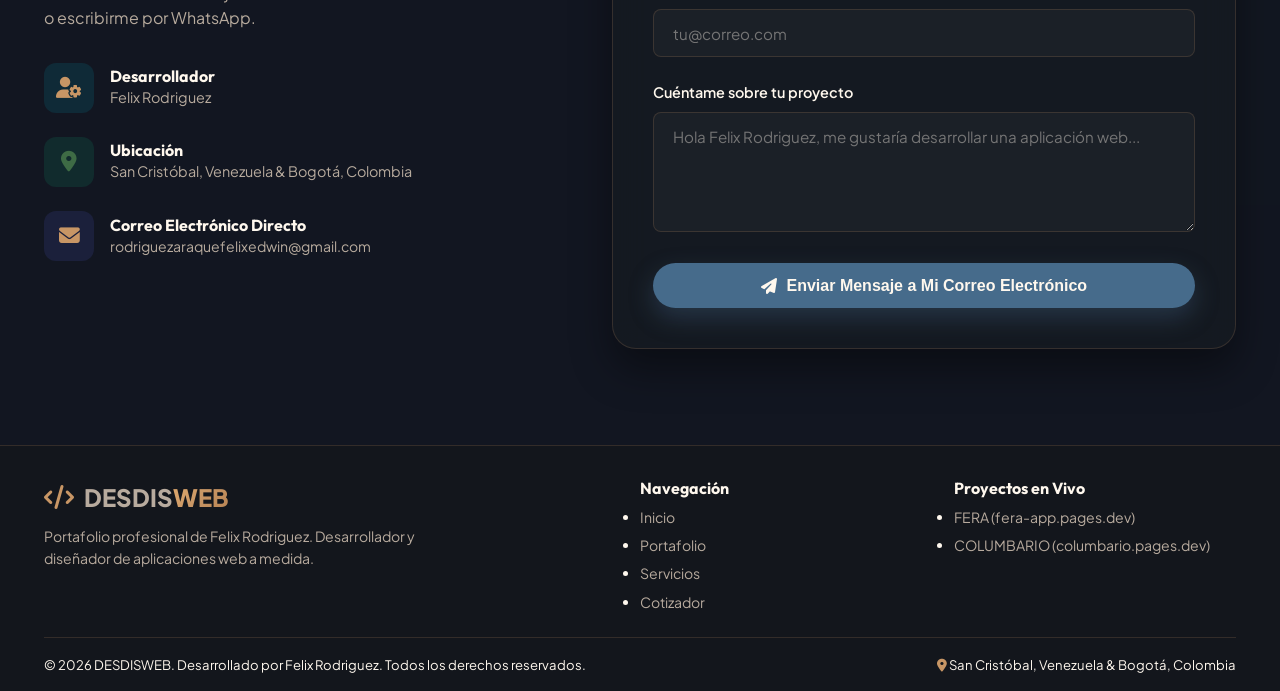
==== commit 10542076: "Reducir espaciado vertical y compactar footer" ====
--- a/index.html
+++ b/index.html
@@ -708,18 +708,18 @@
     <div class="container">
       <div class="footer-grid">
         <div>
-          <a href="index.html" class="brand-logo" style="margin-bottom:1rem; display:inline-flex;">
+          <a href="index.html" class="brand-logo" style="margin-bottom:0.5rem; display:inline-flex;">
             <i class="fa-solid fa-code"></i>
             <span>DESDIS<span class="gradient-text">WEB</span></span>
           </a>
-          <p style="font-size:0.9rem; max-width:400px; color:var(--text-muted);">
+          <p style="font-size:0.88rem; max-width:400px; color:var(--text-muted);">
             Portafolio profesional de Felix Rodriguez. Desarrollador y diseñador de aplicaciones web a medida.
           </p>
         </div>
 
         <div>
-          <h4 style="color:var(--text-main); font-weight:700; margin-bottom:1rem;">Navegación</h4>
-          <ul style="display:flex; flex-direction:column; gap:0.5rem; font-size:0.9rem;">
+          <h4 style="color:var(--text-main); font-weight:700; margin-bottom:0.5rem; font-size:1rem;">Navegación</h4>
+          <ul style="display:flex; flex-direction:column; gap:0.35rem; font-size:0.88rem;">
             <li><a href="#inicio">Inicio</a></li>
             <li><a href="#proyectos">Portafolio</a></li>
             <li><a href="#servicios">Servicios</a></li>
@@ -728,15 +728,15 @@
         </div>
 
         <div>
-          <h4 style="color:var(--text-main); font-weight:700; margin-bottom:1rem;">Proyectos en Vivo</h4>
-          <ul style="display:flex; flex-direction:column; gap:0.5rem; font-size:0.9rem;">
+          <h4 style="color:var(--text-main); font-weight:700; margin-bottom:0.5rem; font-size:1rem;">Proyectos en Vivo</h4>
+          <ul style="display:flex; flex-direction:column; gap:0.35rem; font-size:0.88rem;">
             <li><a href="https://fera-app.pages.dev" target="_blank" rel="noopener noreferrer">FERA (fera-app.pages.dev)</a></li>
             <li><a href="https://columbario.pages.dev" target="_blank" rel="noopener noreferrer">COLUMBARIO (columbario.pages.dev)</a></li>
           </ul>
         </div>
       </div>
 
-      <div style="border-top:1px solid var(--border-color); padding-top:1.5rem; display:flex; justify-content:space-between; align-items:center; flex-wrap:wrap; gap:1rem; font-size:0.85rem;">
+      <div style="border-top:1px solid var(--border-color); padding-top:1rem; display:flex; justify-content:space-between; align-items:center; flex-wrap:wrap; gap:0.75rem; font-size:0.82rem;">
         <p>&copy; 2026 DESDISWEB. Desarrollado por Felix Rodriguez. Todos los derechos reservados.</p>
         <p><i class="fa-solid fa-location-dot" style="color:var(--accent-cyan);"></i> San Cristóbal, Venezuela & Bogotá, Colombia</p>
       </div>
--- a/css/styles.css
+++ b/css/styles.css
@@ -837,15 +837,15 @@
 /* --- FOOTER --- */
 .footer {
   border-top: 1px solid var(--border-color);
-  padding: 4rem 0 2rem 0;
+  padding: 2rem 0 1rem 0;
   background: rgba(20, 23, 29, 0.95);
 }
 
 .footer-grid {
   display: grid;
   grid-template-columns: 2fr 1fr 1fr;
-  gap: 3rem;
-  margin-bottom: 3rem;
+  gap: 2rem;
+  margin-bottom: 1.5rem;
 }
 
 .footer a {
